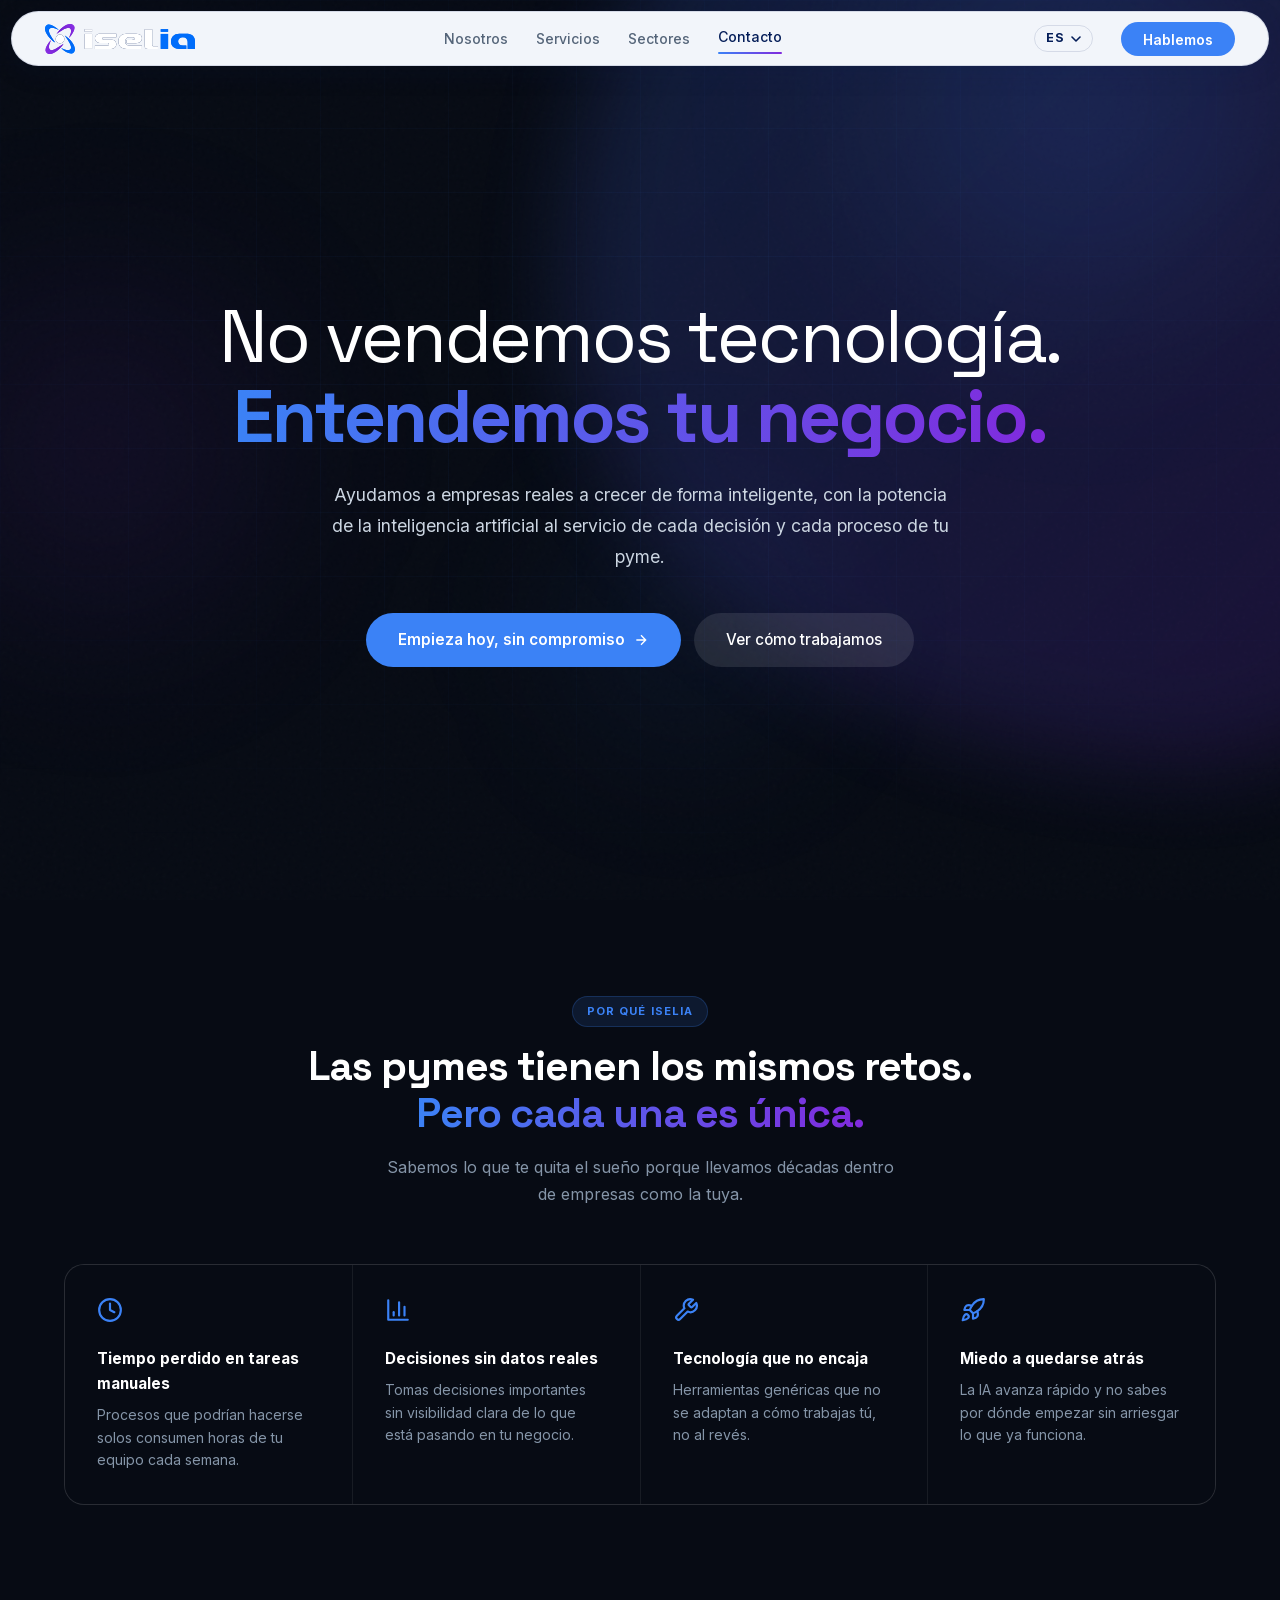
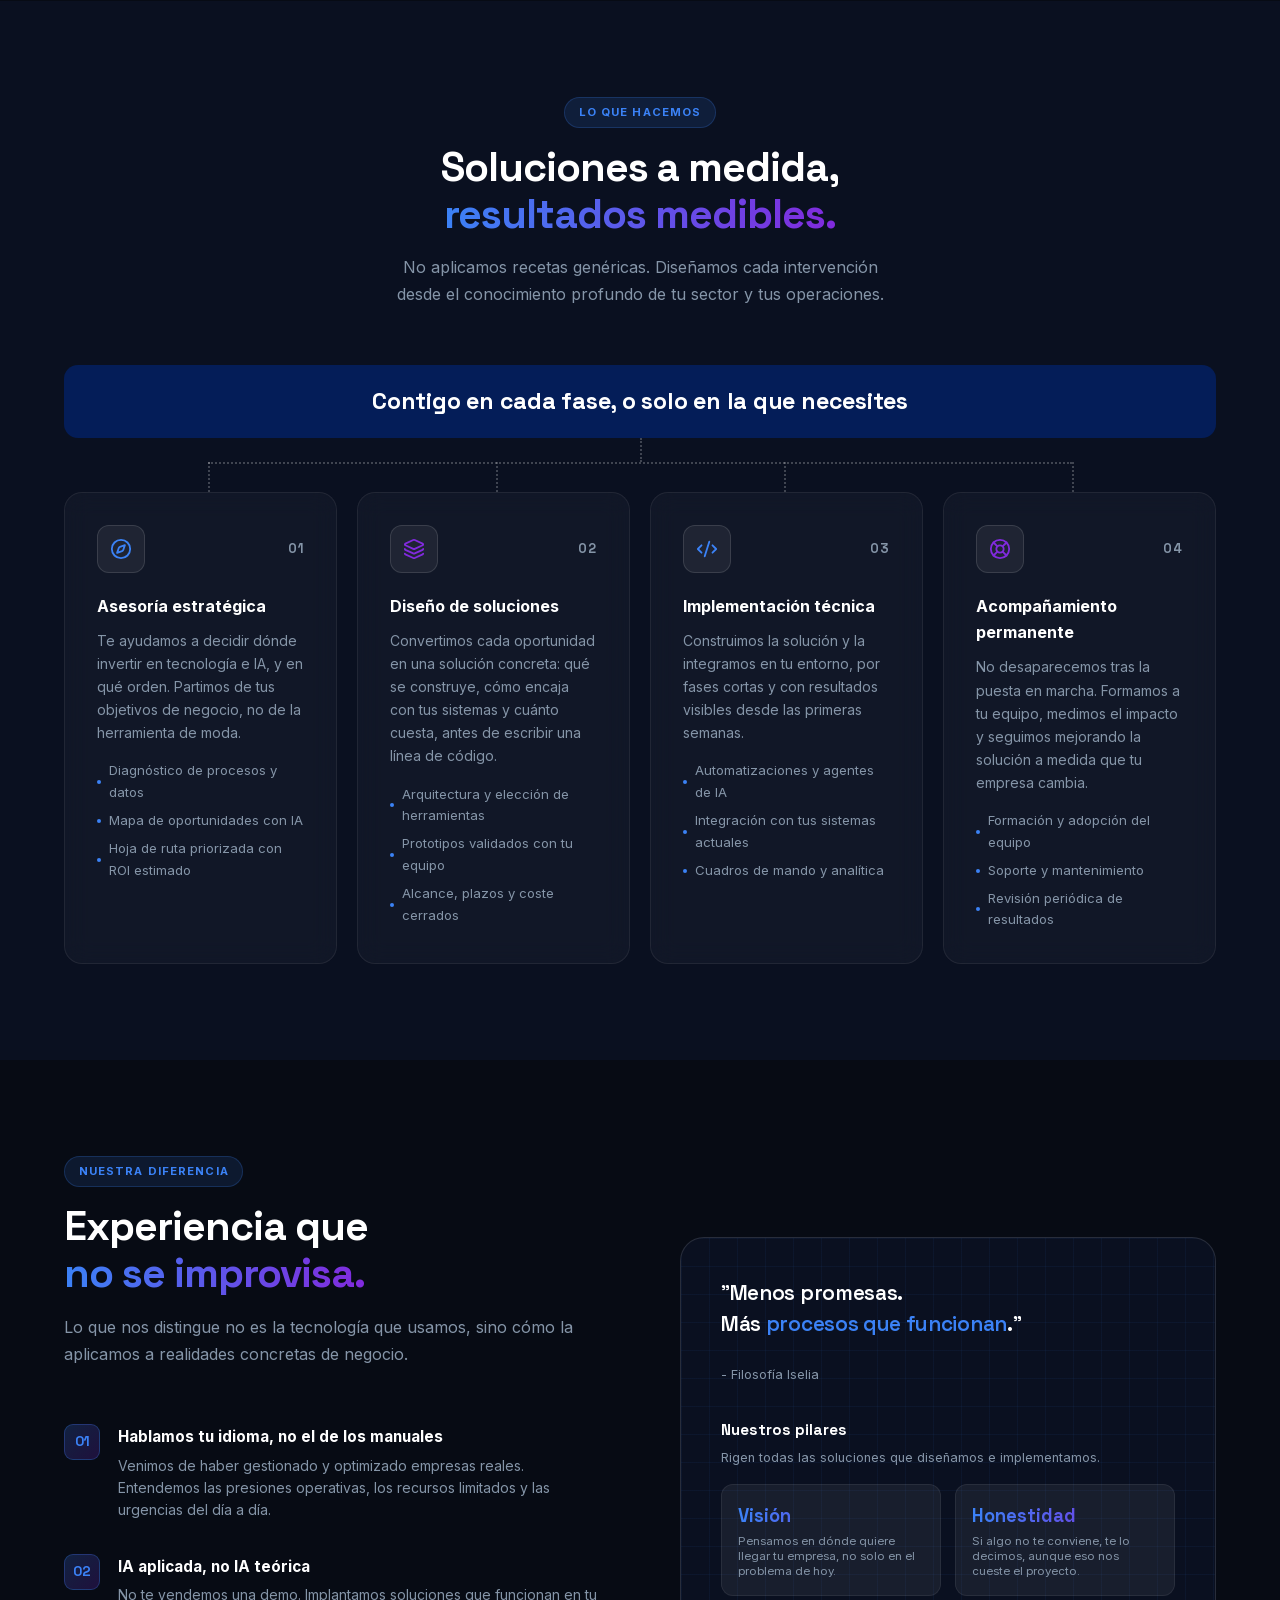
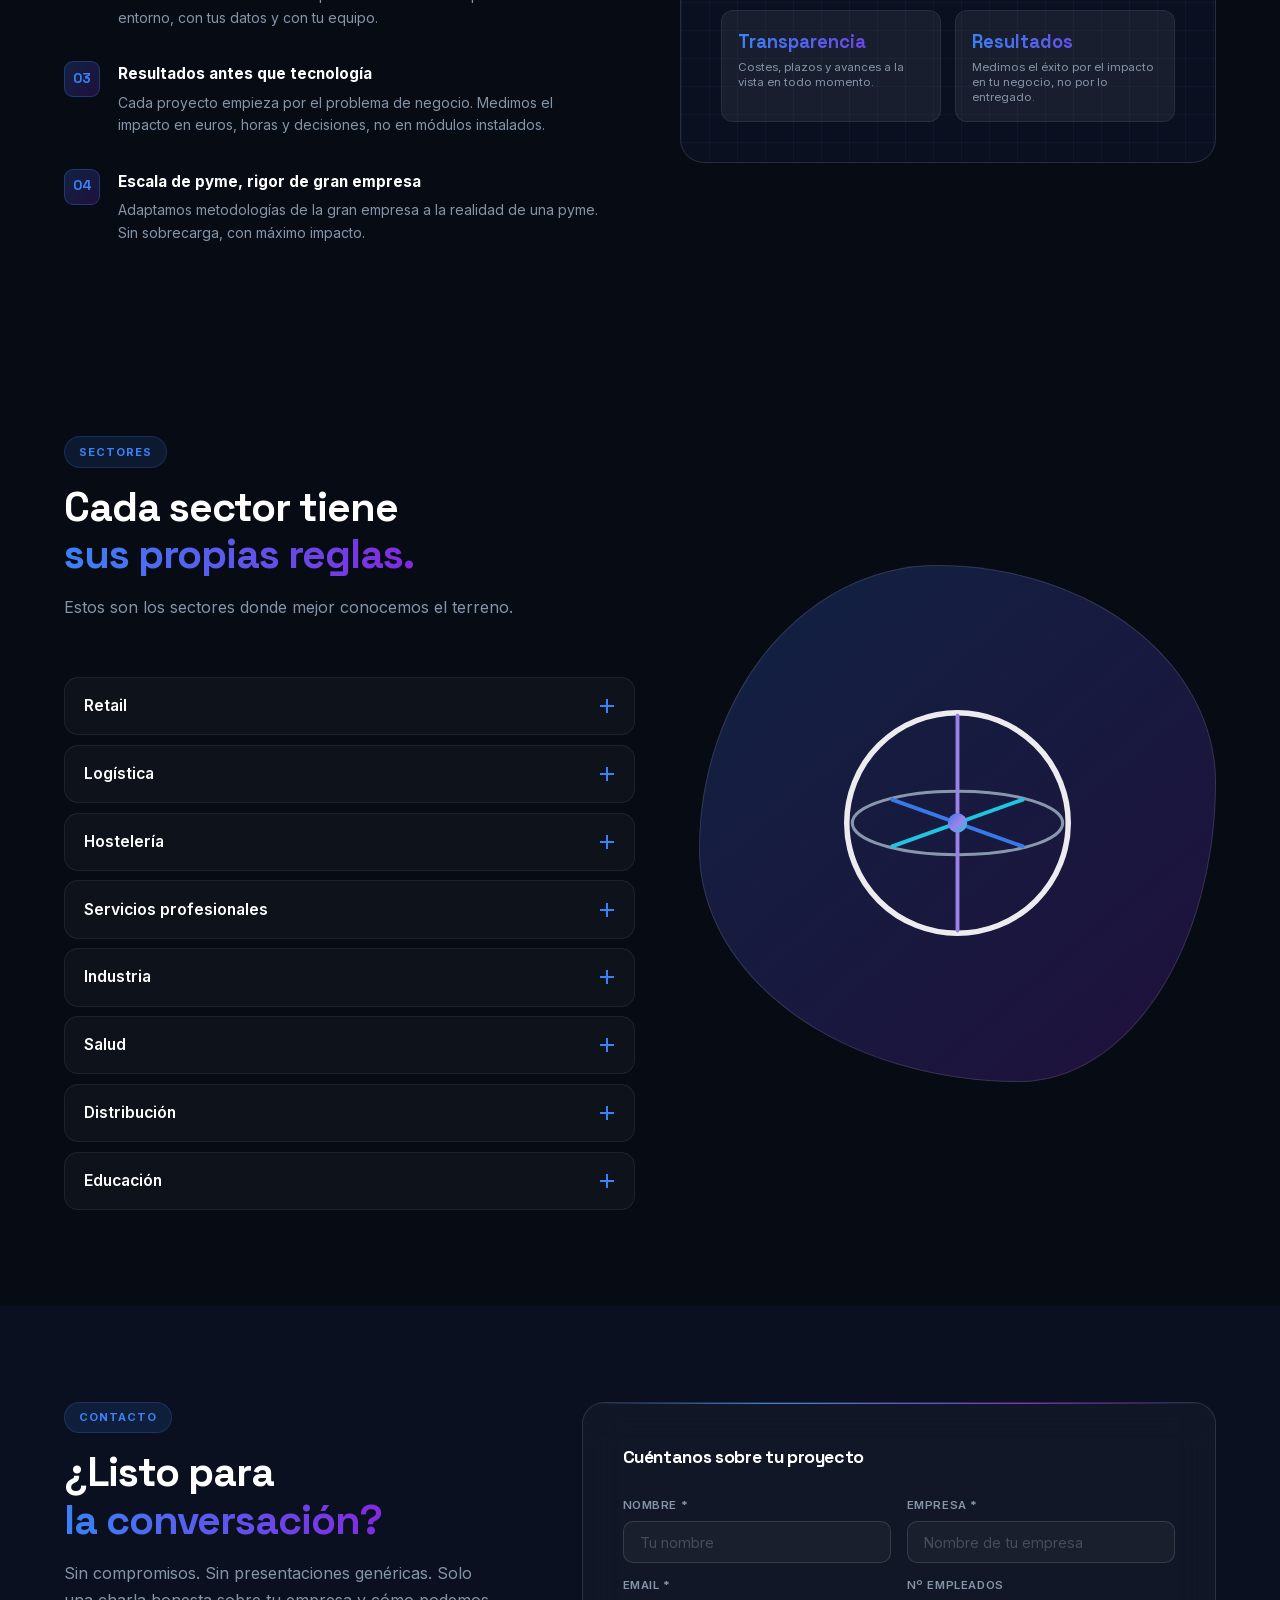
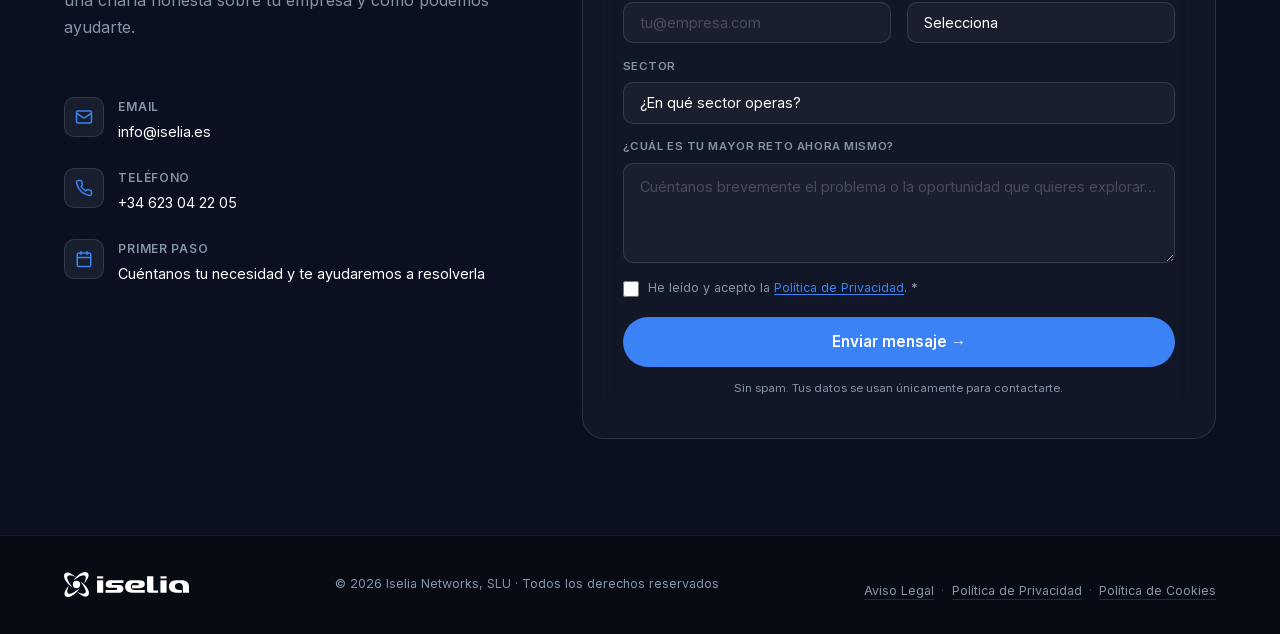
==== index.html @ eac7ff97 "Rebuild services around four lines and drop unverified claims Services now follow the four lines the" ====
<!DOCTYPE html>
<html lang="es">
<head>
  <meta charset="UTF-8" />

  <!-- Recursos criticos, adelantados al CMP. Son <link>, no scripts: el
       auto-blocking de Cookiebot solo reescribe scripts e iframes, asi que
       subirlos no rompe el orden exigido (charset -> Cookiebot -> GA4).
       Sin crossorigin: uc.js y gtag.js se piden en modo no-CORS, y anadirlo
       abriria una segunda conexion en vez de reutilizar esta. -->
  <link rel="preconnect" href="https://consent.cookiebot.com" />
  <link rel="preconnect" href="https://consentcdn.cookiebot.com" />
  <link rel="preconnect" href="https://www.googletagmanager.com" />
  <link rel="stylesheet" href="styles.css" />
  <!-- Los subsets latin son los unicos que usa el castellano y el ingles; sin
       preload el navegador no los descubre hasta parsear el CSS (165 ms y
       242 ms en el informe de PageSpeed del 20-09-2026). crossorigin es
       obligatorio en preload de fuentes aunque sean del mismo origen. -->
  <link rel="preload" href="assets/fonts/inter-latin.woff2" as="font" type="font/woff2" crossorigin />
  <link rel="preload" href="assets/fonts/spacegrotesk-latin.woff2" as="font" type="font/woff2" crossorigin />

  <!-- Cookiebot CMP - debe ser el primer script del head: data-blockingmode="auto"
       solo intercepta lo declarado despues de el, y GA4 lee de aqui el consentimiento. -->
  <script id="Cookiebot" src="https://consent.cookiebot.com/uc.js"
          data-cbid="42545503-d43b-4026-9b3e-4bc26d3a8071" data-blockingmode="auto" type="text/javascript"></script>
  <!-- End Cookiebot CMP -->

  <!-- Google Analytics 4 (G-BYKG0C7WKZ) con Consent Mode v2.
       Por defecto todo denegado: GA4 no escribe cookies hasta que Cookiebot
       confirme el consentimiento. Debe ir por debajo de Cookiebot, del que
       lee el estado de consentimiento. -->
  <script>
    window.dataLayer = window.dataLayer || [];
    function gtag(){dataLayer.push(arguments);}
    gtag('consent', 'default', {
      ad_storage:         'denied',
      ad_user_data:       'denied',
      ad_personalization: 'denied',
      analytics_storage:  'denied',
      wait_for_update:    500
    });
    function iseliaConsentUpdate() {
      var c = (window.Cookiebot && window.Cookiebot.consent) || {};
      gtag('consent', 'update', {
        ad_storage:         c.marketing  ? 'granted' : 'denied',
        ad_user_data:       c.marketing  ? 'granted' : 'denied',
        ad_personalization: c.marketing  ? 'granted' : 'denied',
        analytics_storage:  c.statistics ? 'granted' : 'denied'
      });
    }
    window.addEventListener('CookiebotOnConsentReady', iseliaConsentUpdate);
    window.addEventListener('CookiebotOnAccept',       iseliaConsentUpdate);
    window.addEventListener('CookiebotOnDecline',      iseliaConsentUpdate);
  </script>
  <script async src="https://www.googletagmanager.com/gtag/js?id=G-BYKG0C7WKZ"></script>
  <script>
    gtag('js', new Date());
    gtag('config', 'G-BYKG0C7WKZ');
  </script>
  <!-- End Google Analytics 4 -->

  <meta name="viewport" content="width=device-width, initial-scale=1.0" />
  <meta name="robots" content="index, follow" />

  <!-- Primary meta -->
  <title>Iselia - Consultoría tecnológica con IA para Pymes</title>
  <meta name="description" content="Consultoría tecnológica con IA para pymes: asesoría, diseño, implementación y acompañamiento para transformar los procesos de tu empresa." />
  <meta name="keywords" content="consultoría tecnológica, inteligencia artificial, automatización pymes, transformación digital, IA para empresas, consultoría IA España" />
  <meta name="author" content="Iselia" />
  <link rel="canonical" href="https://www.iselia.es/" />

  <!-- Open Graph -->
  <meta property="og:type"        content="website" />
  <meta property="og:url"         content="https://www.iselia.es/" />
  <meta property="og:site_name"   content="Iselia" />
  <meta property="og:title"       content="Iselia - Consultoría tecnológica con IA para Pymes" />
  <meta property="og:description" content="Consultoría tecnológica con IA para pymes: asesoría, diseño, implementación y acompañamiento para transformar los procesos de tu empresa." />
  <meta property="og:locale"      content="es_ES" />
  <meta property="og:locale:alternate" content="en_GB" />
  <meta property="og:image"        content="https://www.iselia.es/assets/iselia-og.png" />
  <meta property="og:image:width"  content="1200" />
  <meta property="og:image:height" content="630" />
  <meta property="og:image:alt"    content="Iselia" />

  <!-- Twitter Card -->
  <meta name="twitter:card"        content="summary_large_image" />
  <meta name="twitter:title"       content="Iselia - Consultoría tecnológica con IA para Pymes" />
  <meta name="twitter:description" content="Consultoría tecnológica con IA para pymes: asesoría, diseño, implementación y acompañamiento para transformar los procesos de tu empresa." />
  <meta name="twitter:image"       content="https://www.iselia.es/assets/iselia-og.png" />

  <!-- JSON-LD: Organization -->
  <script type="application/ld+json">
  {
    "@context": "https://schema.org",
    "@type": "ProfessionalService",
    "name": "Iselia",
    "legalName": "Iselia Networks, SLU",
    "vatID": "ESB93913408",
    "taxID": "B93913408",
    "url": "https://www.iselia.es",
    "logo": "https://www.iselia.es/assets/iselia-logo-512.png",
    "description": "Consultoría tecnológica con IA para pymes: asesoría estratégica, diseño de soluciones, implementación técnica y acompañamiento permanente.",
    "telephone": "+34623042205",
    "email": "info@iselia.es",
    "address": {
      "@type": "PostalAddress",
      "streetAddress": "Av. Estrasburgo II, 1",
      "postalCode": "28514",
      "addressLocality": "Nuevo Baztán",
      "addressRegion": "Madrid",
      "addressCountry": "ES"
    },
    "areaServed": "ES",
    "availableLanguage": ["Spanish", "English"],
    "priceRange": "$$",
    "sameAs": []
  }
  </script>

  <!-- JSON-LD: WebSite + SearchAction -->
  <script type="application/ld+json">
  {
    "@context": "https://schema.org",
    "@type": "WebSite",
    "name": "Iselia",
    "url": "https://www.iselia.es"
  }
  </script>


  <!-- Favicons / marcas de la firma -->
  <link rel="icon" type="image/png" sizes="16x16" href="assets/iselia-favicon-16.png" />
  <link rel="icon" type="image/png" sizes="32x32" href="assets/iselia-favicon-32.png" />
  <link rel="icon" type="image/svg+xml" href="assets/iselia-favicon-claro.svg" />
  <link rel="icon" type="image/svg+xml" href="assets/iselia-favicon-oscuro.svg" media="(prefers-color-scheme: dark)" />
  <link rel="apple-touch-icon" sizes="180x180" href="assets/iselia-apple-touch-icon.png" />

</head>
<body>

<div class="orb orb-1"></div>
<div class="orb orb-2"></div>
<div class="orb orb-3"></div>

<!-- NAV -->
<nav id="navbar">
  <a href="#" class="nav-logo" aria-label="Iselia">
    <img class="logo-light" src="assets/iselia-lockup-horizontal-color.svg" alt="Iselia" width="150" height="30" />
    <img class="logo-dark" src="assets/iselia-lockup-horizontal-oscuro.svg" alt="" aria-hidden="true" width="150" height="30" />
  </a>
  <button class="nav-mobile-btn" id="mobileToggle" aria-label="Menú"><svg xmlns="http://www.w3.org/2000/svg" viewBox="0 0 24 24" fill="none" stroke="currentColor" stroke-width="2" stroke-linecap="round" stroke-linejoin="round" aria-hidden="true"><line x1="4" y1="6" x2="20" y2="6"/><line x1="4" y1="12" x2="20" y2="12"/><line x1="4" y1="18" x2="20" y2="18"/></svg></button>
  <ul class="nav-links" id="navLinks">
    <li><a href="#nosotros" data-i18n="nav-about">Nosotros</a></li>
    <li><a href="#servicios" data-i18n="nav-services">Servicios</a></li>
    <li><a href="#sectores" data-i18n="nav-sectors">Sectores</a></li>
    <li><a href="#contacto" data-i18n="nav-contact">Contacto</a></li>
    <li class="lang-switcher" id="langSwitcher">
      <button type="button" class="lang-toggle" id="langToggle" aria-haspopup="true" aria-expanded="false" aria-label="Idioma">
        <span class="lang-code" id="langCode">ES</span>
        <svg class="lang-caret" width="10" height="6" viewBox="0 0 10 6" fill="none" stroke="currentColor" stroke-width="1.6" stroke-linecap="round" stroke-linejoin="round" aria-hidden="true"><path d="M1 1l4 4 4-4"/></svg>
      </button>
      <ul class="lang-menu" id="langMenu" role="menu">
        <li><button type="button" class="lang-btn active" role="menuitem" data-lang="es" data-code="ES">Español</button></li>
        <li><button type="button" class="lang-btn" role="menuitem" data-lang="en" data-code="EN">English</button></li>
      </ul>
    </li>
    <li><a href="#contacto" class="nav-cta" id="ctaLink" data-i18n="nav-cta">Hablemos</a></li>
  </ul>
</nav>

<!-- HERO -->
<section class="hero">
  <div class="hero-shape" aria-hidden="true"></div>
  <div class="hero-grid-bg"></div>
  <div class="hero-content">
    <h1 data-i18n="hero-h1">
      No vendemos tecnología.<br />
      <span class="grad">Entendemos tu negocio.</span>
    </h1>
    <p class="hero-desc" data-i18n="hero-desc">
      Ayudamos a empresas reales a crecer de forma inteligente, con la potencia
      de la inteligencia artificial al servicio de cada decisión y cada proceso
      de tu pyme.
    </p>
    <div class="hero-actions">
      <a href="#contacto" class="btn-primary" id="heroCta">
        <span data-i18n="hero-cta-btn">Empieza hoy, sin compromiso</span>
        <svg width="16" height="16" fill="none" stroke="currentColor" stroke-width="2" viewBox="0 0 24 24"><path d="M5 12h14M12 5l7 7-7 7"/></svg>
      </a>
      <a href="#servicios" class="btn-outline" data-i18n="hero-outline-btn">Ver cómo trabajamos</a>
    </div>
  </div>
</section>


<!-- PROBLEM -->
<section class="problem" id="nosotros">
  <div class="section-eyebrow" data-i18n="prob-eyebrow">Por qué Iselia</div>
  <h2 class="section-title" data-i18n="prob-title">Las pymes tienen los mismos retos.<br /><span class="grad">Pero cada una es única.</span></h2>
  <p class="section-sub" data-i18n="prob-sub">Sabemos lo que te quita el sueño porque llevamos décadas dentro de empresas como la tuya.</p>
  <div class="problem-grid reveal">
    <div class="problem-card">
      <span class="problem-glyph"><svg xmlns="http://www.w3.org/2000/svg" viewBox="0 0 24 24" fill="none" stroke="currentColor" stroke-width="2" stroke-linecap="round" stroke-linejoin="round" aria-hidden="true"><circle cx="12" cy="12" r="10"/><polyline points="12 6 12 12 16 14"/></svg></span>
      <h3 data-i18n="prob-1-title">Tiempo perdido en tareas manuales</h3>
      <p data-i18n="prob-1-desc">Procesos que podrían hacerse solos consumen horas de tu equipo cada semana.</p>
    </div>
    <div class="problem-card">
      <span class="problem-glyph"><svg xmlns="http://www.w3.org/2000/svg" viewBox="0 0 24 24" fill="none" stroke="currentColor" stroke-width="2" stroke-linecap="round" stroke-linejoin="round" aria-hidden="true"><path d="M3 3v18h18"/><path d="M18 17V9"/><path d="M13 17V5"/><path d="M8 17v-3"/></svg></span>
      <h3 data-i18n="prob-2-title">Decisiones sin datos reales</h3>
      <p data-i18n="prob-2-desc">Tomas decisiones importantes sin visibilidad clara de lo que está pasando en tu negocio.</p>
    </div>
    <div class="problem-card">
      <span class="problem-glyph"><svg xmlns="http://www.w3.org/2000/svg" viewBox="0 0 24 24" fill="none" stroke="currentColor" stroke-width="2" stroke-linecap="round" stroke-linejoin="round" aria-hidden="true"><path d="M14.7 6.3a1 1 0 0 0 0 1.4l1.6 1.6a1 1 0 0 0 1.4 0l3.77-3.77a6 6 0 0 1-7.94 7.94l-6.91 6.91a2.12 2.12 0 0 1-3-3l6.91-6.91a6 6 0 0 1 7.94-7.94l-3.76 3.76z"/></svg></span>
      <h3 data-i18n="prob-3-title">Tecnología que no encaja</h3>
      <p data-i18n="prob-3-desc">Herramientas genéricas que no se adaptan a cómo trabajas tú, no al revés.</p>
    </div>
    <div class="problem-card">
      <span class="problem-glyph"><svg xmlns="http://www.w3.org/2000/svg" viewBox="0 0 24 24" fill="none" stroke="currentColor" stroke-width="2" stroke-linecap="round" stroke-linejoin="round" aria-hidden="true"><path d="M4.5 16.5c-1.5 1.26-2 5-2 5s3.74-.5 5-2c.71-.84.7-2.13-.09-2.91a2.18 2.18 0 0 0-2.91-.09z"/><path d="m12 15-3-3a22 22 0 0 1 2-3.95A12.88 12.88 0 0 1 22 2c0 2.72-.78 7.5-6 11a22.35 22.35 0 0 1-4 2z"/><path d="M9 12H4s.55-3.03 2-4c1.62-1.08 5 0 5 0"/><path d="M12 15v5s3.03-.55 4-2c1.08-1.62 0-5 0-5"/></svg></span>
      <h3 data-i18n="prob-4-title">Miedo a quedarse atrás</h3>
      <p data-i18n="prob-4-desc">La IA avanza rápido y no sabes por dónde empezar sin arriesgar lo que ya funciona.</p>
    </div>
  </div>
</section>

<!-- SERVICES -->
<section class="services" id="servicios">
  <div class="section-eyebrow" data-i18n="svc-eyebrow">Lo que hacemos</div>
  <h2 class="section-title" data-i18n="svc-title">Soluciones a medida,<br /><span class="grad">resultados medibles.</span></h2>
  <p class="section-sub" data-i18n="svc-sub">No aplicamos recetas genéricas. Diseñamos cada intervención desde el conocimiento profundo de tu sector y tus operaciones.</p>
  <div class="svc-banner" data-i18n="svc-banner">Contigo en cada fase, o solo en la que necesites</div>
  <div class="svc-connect" aria-hidden="true">
    <span class="svc-stem"></span>
    <span class="svc-bar"></span>
    <span class="svc-drop"></span><span class="svc-drop"></span><span class="svc-drop"></span><span class="svc-drop"></span>
  </div>
  <div class="services-grid reveal">
    <div class="service-card">
      <div class="service-head">
        <div class="service-icon-wrap"><svg xmlns="http://www.w3.org/2000/svg" viewBox="0 0 24 24" fill="none" stroke="currentColor" stroke-width="2" stroke-linecap="round" stroke-linejoin="round" aria-hidden="true"><path d="m16.24 7.76-1.804 5.411a2 2 0 0 1-1.265 1.265L7.76 16.24l1.804-5.411a2 2 0 0 1 1.265-1.265z"/><circle cx="12" cy="12" r="10"/></svg></div>
        <span class="service-step" aria-hidden="true">01</span>
      </div>
      <h3 data-i18n="svc-1-title">Asesoría estratégica</h3>
      <p data-i18n="svc-1-desc">Te ayudamos a decidir dónde invertir en tecnología e IA, y en qué orden. Partimos de tus objetivos de negocio, no de la herramienta de moda.</p>
      <ul class="service-list">
        <li data-i18n="svc-1-li-1">Diagnóstico de procesos y datos</li>
        <li data-i18n="svc-1-li-2">Mapa de oportunidades con IA</li>
        <li data-i18n="svc-1-li-3">Hoja de ruta priorizada con ROI estimado</li>
      </ul>
    </div>
    <div class="service-card">
      <div class="service-head">
        <div class="service-icon-wrap"><svg xmlns="http://www.w3.org/2000/svg" viewBox="0 0 24 24" fill="none" stroke="currentColor" stroke-width="2" stroke-linecap="round" stroke-linejoin="round" aria-hidden="true"><path d="M12.83 2.18a2 2 0 0 0-1.66 0L2.6 6.08a1 1 0 0 0 0 1.83l8.58 3.91a2 2 0 0 0 1.66 0l8.58-3.9a1 1 0 0 0 0-1.83z"/><path d="M2 12a1 1 0 0 0 .58.91l8.6 3.91a2 2 0 0 0 1.65 0l8.58-3.9A1 1 0 0 0 22 12"/><path d="M2 17a1 1 0 0 0 .58.91l8.6 3.91a2 2 0 0 0 1.65 0l8.58-3.9A1 1 0 0 0 22 17"/></svg></div>
        <span class="service-step" aria-hidden="true">02</span>
      </div>
      <h3 data-i18n="svc-2-title">Diseño de soluciones</h3>
      <p data-i18n="svc-2-desc">Convertimos cada oportunidad en una solución concreta: qué se construye, cómo encaja con tus sistemas y cuánto cuesta, antes de escribir una línea de código.</p>
      <ul class="service-list">
        <li data-i18n="svc-2-li-1">Arquitectura y elección de herramientas</li>
        <li data-i18n="svc-2-li-2">Prototipos validados con tu equipo</li>
        <li data-i18n="svc-2-li-3">Alcance, plazos y coste cerrados</li>
      </ul>
    </div>
    <div class="service-card">
      <div class="service-head">
        <div class="service-icon-wrap"><svg xmlns="http://www.w3.org/2000/svg" viewBox="0 0 24 24" fill="none" stroke="currentColor" stroke-width="2" stroke-linecap="round" stroke-linejoin="round" aria-hidden="true"><path d="m18 16 4-4-4-4"/><path d="m6 8-4 4 4 4"/><path d="m14.5 4-5 16"/></svg></div>
        <span class="service-step" aria-hidden="true">03</span>
      </div>
      <h3 data-i18n="svc-3-title">Implementación técnica</h3>
      <p data-i18n="svc-3-desc">Construimos la solución y la integramos en tu entorno, por fases cortas y con resultados visibles desde las primeras semanas.</p>
      <ul class="service-list">
        <li data-i18n="svc-3-li-1">Automatizaciones y agentes de IA</li>
        <li data-i18n="svc-3-li-2">Integración con tus sistemas actuales</li>
        <li data-i18n="svc-3-li-3">Cuadros de mando y analítica</li>
      </ul>
    </div>
    <div class="service-card">
      <div class="service-head">
        <div class="service-icon-wrap"><svg xmlns="http://www.w3.org/2000/svg" viewBox="0 0 24 24" fill="none" stroke="currentColor" stroke-width="2" stroke-linecap="round" stroke-linejoin="round" aria-hidden="true"><circle cx="12" cy="12" r="10"/><path d="m4.93 4.93 4.24 4.24"/><path d="m14.83 9.17 4.24-4.24"/><path d="m14.83 14.83 4.24 4.24"/><path d="m9.17 14.83-4.24 4.24"/><circle cx="12" cy="12" r="4"/></svg></div>
        <span class="service-step" aria-hidden="true">04</span>
      </div>
      <h3 data-i18n="svc-4-title">Acompañamiento permanente</h3>
      <p data-i18n="svc-4-desc">No desaparecemos tras la puesta en marcha. Formamos a tu equipo, medimos el impacto y seguimos mejorando la solución a medida que tu empresa cambia.</p>
      <ul class="service-list">
        <li data-i18n="svc-4-li-1">Formación y adopción del equipo</li>
        <li data-i18n="svc-4-li-2">Soporte y mantenimiento</li>
        <li data-i18n="svc-4-li-3">Revisión periódica de resultados</li>
      </ul>
    </div>
  </div>
</section>

<!-- WHY -->
<section class="why">
  <div class="why-layout">
    <div>
      <div class="section-eyebrow" data-i18n="why-eyebrow">Nuestra diferencia</div>
      <h2 class="section-title" data-i18n="why-title">Experiencia que<br /><span class="grad">no se improvisa.</span></h2>
      <p class="section-sub" data-i18n="why-sub">Lo que nos distingue no es la tecnología que usamos, sino cómo la aplicamos a realidades concretas de negocio.</p>
      <div class="why-points reveal">
        <div class="why-point">
          <div class="why-num">01</div>
          <div>
            <h3 data-i18n="why-1-title">Hablamos tu idioma, no el de los manuales</h3>
            <p data-i18n="why-1-desc">Venimos de haber gestionado y optimizado empresas reales. Entendemos las presiones operativas, los recursos limitados y las urgencias del día a día.</p>
          </div>
        </div>
        <div class="why-point">
          <div class="why-num">02</div>
          <div>
            <h3 data-i18n="why-2-title">IA aplicada, no IA teórica</h3>
            <p data-i18n="why-2-desc">No te vendemos una demo. Implantamos soluciones que funcionan en tu entorno, con tus datos y con tu equipo.</p>
          </div>
        </div>
        <div class="why-point">
          <div class="why-num">03</div>
          <div>
            <h3 data-i18n="why-3-title">Resultados antes que tecnología</h3>
            <p data-i18n="why-3-desc">Cada proyecto empieza por el problema de negocio. Medimos el impacto en euros, horas y decisiones, no en módulos instalados.</p>
          </div>
        </div>
        <div class="why-point">
          <div class="why-num">04</div>
          <div>
            <h3 data-i18n="why-4-title">Escala de pyme, rigor de gran empresa</h3>
            <p data-i18n="why-4-desc">Adaptamos metodologías de la gran empresa a la realidad de una pyme. Sin sobrecarga, con máximo impacto.</p>
          </div>
        </div>
      </div>
    </div>
    <div class="why-panel reveal reveal-delay-2">
      <div class="why-panel-content">
        <p class="why-quote" data-i18n="why-quote">"Menos promesas.<br />Más <span class="hi">procesos que funcionan</span>."</p>
        <p class="why-author" data-i18n="why-author">- Filosofía Iselia</p>
        <p class="why-pillars-title" data-i18n="pillars-title">Nuestros pilares</p>
        <p class="why-pillars-sub" data-i18n="pillars-sub">Rigen todas las soluciones que diseñamos e implementamos.</p>
        <div class="why-metrics">
          <div class="wm">
            <h3 class="wm-val" data-i18n="wm-1-val">Visión</h3>
            <p class="wm-label" data-i18n="wm-1-label">Pensamos en dónde quiere llegar tu empresa, no solo en el problema de hoy.</p>
          </div>
          <div class="wm">
            <h3 class="wm-val" data-i18n="wm-2-val">Honestidad</h3>
            <p class="wm-label" data-i18n="wm-2-label">Si algo no te conviene, te lo decimos, aunque eso nos cueste el proyecto.</p>
          </div>
          <div class="wm">
            <h3 class="wm-val" data-i18n="wm-3-val">Transparencia</h3>
            <p class="wm-label" data-i18n="wm-3-label">Costes, plazos y avances a la vista en todo momento.</p>
          </div>
          <div class="wm">
            <h3 class="wm-val" data-i18n="wm-4-val">Resultados</h3>
            <p class="wm-label" data-i18n="wm-4-label">Medimos el éxito por el impacto en tu negocio, no por lo entregado.</p>
          </div>
        </div>
      </div>
    </div>
  </div>
</section>

<!-- SECTORES -->
<section class="sectors-sec" id="sectores">
  <div class="sectors-layout">
    <div class="sectors-copy">
      <div class="section-eyebrow" data-i18n="sec-eyebrow">Sectores</div>
      <h2 class="section-title" data-i18n="sec-title">Cada sector tiene<br /><span class="grad">sus propias reglas.</span></h2>
      <p class="section-sub" data-i18n="sec-sub">Estos son los sectores donde mejor conocemos el terreno.</p>
      <div class="accordion">
        <details class="acc-item">
          <summary><span data-i18n="sec-retail-t">Retail</span><span class="acc-icon" aria-hidden="true"></span></summary>
          <p data-i18n="sec-retail-d">.</p>
        </details>
        <details class="acc-item">
          <summary><span data-i18n="sec-logistica-t">Logística</span><span class="acc-icon" aria-hidden="true"></span></summary>
          <p data-i18n="sec-logistica-d">.</p>
        </details>
        <details class="acc-item">
          <summary><span data-i18n="sec-hosteleria-t">Hostelería</span><span class="acc-icon" aria-hidden="true"></span></summary>
          <p data-i18n="sec-hosteleria-d">.</p>
        </details>
        <details class="acc-item">
          <summary><span data-i18n="sec-servicios-t">Servicios profesionales</span><span class="acc-icon" aria-hidden="true"></span></summary>
          <p data-i18n="sec-servicios-d">.</p>
        </details>
        <details class="acc-item">
          <summary><span data-i18n="sec-industria-t">Industria</span><span class="acc-icon" aria-hidden="true"></span></summary>
          <p data-i18n="sec-industria-d">.</p>
        </details>
        <details class="acc-item">
          <summary><span data-i18n="sec-salud-t">Salud</span><span class="acc-icon" aria-hidden="true"></span></summary>
          <p data-i18n="sec-salud-d">.</p>
        </details>
        <details class="acc-item">
          <summary><span data-i18n="sec-distrib-t">Distribución</span><span class="acc-icon" aria-hidden="true"></span></summary>
          <p data-i18n="sec-distrib-d">.</p>
        </details>
        <details class="acc-item">
          <summary><span data-i18n="sec-educacion-t">Educación</span><span class="acc-icon" aria-hidden="true"></span></summary>
          <p data-i18n="sec-educacion-d">.</p>
        </details>
      </div>
    </div>
    <div class="sectors-visual" aria-hidden="true">
      <img src="assets/iselia-favicon-oscuro.svg" alt="" width="574" height="574" loading="lazy" decoding="async" />
    </div>
  </div>
</section>

<!-- CONTACT -->
<section class="contact" id="contacto">
  <div class="contact-layout">
    <div>
      <div class="section-eyebrow" data-i18n="contact-eyebrow">Contacto</div>
      <h2 class="section-title" data-i18n="contact-title">¿Listo para<br /><span class="grad">la conversación?</span></h2>
      <p class="section-sub" data-i18n="contact-sub">Sin compromisos. Sin presentaciones genéricas. Solo una charla honesta sobre tu empresa y cómo podemos ayudarte.</p>
      <div class="contact-info">
        <div class="contact-item">
          <div class="contact-icon"><svg xmlns="http://www.w3.org/2000/svg" viewBox="0 0 24 24" fill="none" stroke="currentColor" stroke-width="2" stroke-linecap="round" stroke-linejoin="round" aria-hidden="true"><rect width="20" height="16" x="2" y="4" rx="2"/><path d="m22 7-8.97 5.7a1.94 1.94 0 0 1-2.06 0L2 7"/></svg></div>
          <div>
            <h3 data-i18n="contact-email-lbl">Email</h3>
            <p><a href="mailto:info@iselia.es">info@iselia.es</a></p>
          </div>
        </div>
        <div class="contact-item">
          <div class="contact-icon"><svg xmlns="http://www.w3.org/2000/svg" viewBox="0 0 24 24" fill="none" stroke="currentColor" stroke-width="2" stroke-linecap="round" stroke-linejoin="round" aria-hidden="true"><path d="M22 16.92v3a2 2 0 0 1-2.18 2 19.79 19.79 0 0 1-8.63-3.07 19.5 19.5 0 0 1-6-6 19.79 19.79 0 0 1-3.07-8.67A2 2 0 0 1 4.11 2h3a2 2 0 0 1 2 1.72 12.84 12.84 0 0 0 .7 2.81 2 2 0 0 1-.45 2.11L8.09 9.91a16 16 0 0 0 6 6l1.27-1.27a2 2 0 0 1 2.11-.45 12.84 12.84 0 0 0 2.81.7A2 2 0 0 1 22 16.92z"/></svg></div>
          <div>
            <h3 data-i18n="contact-phone-lbl">Teléfono</h3>
            <p><a href="tel:+34623042205">+34 623 04 22 05</a></p>
          </div>
        </div>
        <div class="contact-item">
          <div class="contact-icon"><svg xmlns="http://www.w3.org/2000/svg" viewBox="0 0 24 24" fill="none" stroke="currentColor" stroke-width="2" stroke-linecap="round" stroke-linejoin="round" aria-hidden="true"><path d="M8 2v4"/><path d="M16 2v4"/><rect width="18" height="18" x="3" y="4" rx="2"/><path d="M3 10h18"/></svg></div>
          <div>
            <h3 data-i18n="contact-sess-lbl">Primer paso</h3>
            <p data-i18n="contact-sess-val">Cuéntanos tu necesidad y te ayudaremos a resolverla</p>
          </div>
        </div>
      </div>
    </div>

    <div class="form-wrap">
      <p class="form-heading" data-i18n="form-heading">Cuéntanos sobre tu proyecto</p>
      <form id="contactForm">
        <input type="hidden" name="campaign" value="iselia" />
        <div class="form-row">
          <div class="form-group">
            <label for="nombre" data-i18n="form-name-lbl">Nombre *</label>
            <input type="text" id="nombre" name="nombre" data-i18n-ph="form-name-ph" placeholder="Tu nombre" required />
          </div>
          <div class="form-group">
            <label for="empresa" data-i18n="form-company-lbl">Empresa *</label>
            <input type="text" id="empresa" name="empresa" data-i18n-ph="form-company-ph" placeholder="Nombre de tu empresa" required />
          </div>
        </div>
        <div class="form-row">
          <div class="form-group">
            <label for="email" data-i18n="form-email-lbl">Email *</label>
            <input type="email" id="email" name="email" placeholder="tu@empresa.com" required />
          </div>
          <div class="form-group">
            <label for="empleados" data-i18n="form-emp-lbl">Nº empleados</label>
            <select id="empleados" name="empleados">
              <option value="" data-i18n="form-emp-ph">Selecciona</option>
              <option value="1-10"  data-i18n="form-emp-1">1 - 10</option>
              <option value="11-25" data-i18n="form-emp-2">11 - 25</option>
              <option value="26-50" data-i18n="form-emp-3">26 - 50</option>
              <option value="51-100" data-i18n="form-emp-4">51 - 100</option>
              <option value="+100" data-i18n="form-emp-5">+100</option>
            </select>
          </div>
        </div>
        <div class="form-group">
          <label for="sector" data-i18n="form-sector-lbl">Sector</label>
          <select id="sector" name="sector">
            <option value="" data-i18n="form-sector-ph">¿En qué sector operas?</option>
            <option value="retail"     data-i18n="form-sector-1">Retail / Comercio</option>
            <option value="logistica"  data-i18n="form-sector-2">Logística / Transporte</option>
            <option value="hosteleria" data-i18n="form-sector-3">Hostelería / Restauración</option>
            <option value="servicios"  data-i18n="form-sector-4">Servicios profesionales</option>
            <option value="industria"  data-i18n="form-sector-5">Industria / Manufactura</option>
            <option value="salud"      data-i18n="form-sector-6">Salud / Bienestar</option>
            <option value="educacion"  data-i18n="form-sector-7">Educación / Formación</option>
            <option value="otro"       data-i18n="form-sector-8">Otro</option>
          </select>
        </div>
        <div class="form-group">
          <label for="mensaje" data-i18n="form-msg-lbl">¿Cuál es tu mayor reto ahora mismo?</label>
          <textarea id="mensaje" name="mensaje" data-i18n-ph="form-msg-ph" placeholder="Cuéntanos brevemente el problema o la oportunidad que quieres explorar…"></textarea>
        </div>
        <div class="form-consent">
          <input type="checkbox" id="privacidad" name="privacidad" required />
          <label for="privacidad" data-i18n="form-consent">He leído y acepto la <a href="privacidad.html">Política de Privacidad</a>. *</label>
        </div>
        <button type="submit" class="form-submit" data-i18n="form-submit">Enviar mensaje →</button>
        <p class="form-error" id="formError" hidden></p>
        <p class="form-note" data-i18n="form-note">Sin spam. Tus datos se usan únicamente para contactarte.</p>
      </form>
      <div class="form-success" id="formSuccess">
        <div class="form-success-icon"><svg xmlns="http://www.w3.org/2000/svg" viewBox="0 0 24 24" fill="none" stroke="currentColor" stroke-width="2" stroke-linecap="round" stroke-linejoin="round" aria-hidden="true"><circle cx="12" cy="12" r="10"/><path d="m9 12 2 2 4-4"/></svg></div>
        <h3 data-i18n="form-ok-title">¡Mensaje recibido!</h3>
        <p data-i18n="form-ok-desc">Nos pondremos en contacto contigo en menos de 24 horas.</p>
      </div>
    </div>
  </div>
</section>

<!-- FOOTER -->
<footer>
  <div class="footer-logo">
    <img src="assets/iselia-lockup-horizontal-mono.svg" alt="Iselia" width="125" height="25" loading="lazy" decoding="async" />
  </div>
  <p data-i18n="footer-copy">© 2026 Iselia Networks, SLU · Todos los derechos reservados</p>
  <p class="footer-legal">
    <a href="aviso-legal.html" data-i18n="footer-legal-notice">Aviso Legal</a>
    <span class="footer-sep">·</span>
    <a href="privacidad.html" data-i18n="footer-privacy">Política de Privacidad</a>
    <span class="footer-sep">·</span>
    <a href="cookies.html" data-i18n="footer-cookies">Política de Cookies</a>
  </p>
</footer>

<script src="i18n.js" data-cookieconsent="ignore"></script>
<script src="main.js" data-cookieconsent="ignore"></script>
</body>
</html>
---- styles.css ----
*, *::before, *::after { box-sizing: border-box; margin: 0; padding: 0; }

/* ─── TIPOGRAFIA (autoalojada) ────────────
   Inter y Space Grotesk, variables, SIL Open Font License.
   Se sirven desde assets/fonts para no enviar la IP del visitante a Google;
   las politicas legales dan por hecho que el sitio no carga recursos de terceros. */
@font-face {
  font-family: 'Inter';
  font-style: normal;
  font-weight: 300 900;
  font-display: swap;
  src: url('assets/fonts/inter-latin-ext.woff2') format('woff2');
  unicode-range: U+0100-02BA, U+02BD-02C5, U+02C7-02CC, U+02CE-02D7, U+02DD-02FF, U+0304, U+0308, U+0329, U+1D00-1DBF, U+1E00-1E9F, U+1EF2-1EFF, U+2020, U+20A0-20AB, U+20AD-20C0, U+2113, U+2C60-2C7F, U+A720-A7FF;
}
@font-face {
  font-family: 'Inter';
  font-style: normal;
  font-weight: 300 900;
  font-display: swap;
  src: url('assets/fonts/inter-latin.woff2') format('woff2');
  unicode-range: U+0000-00FF, U+0131, U+0152-0153, U+02BB-02BC, U+02C6, U+02DA, U+02DC, U+0304, U+0308, U+0329, U+2000-206F, U+20AC, U+2122, U+2191, U+2193, U+2212, U+2215, U+FEFF, U+FFFD;
}
@font-face {
  font-family: 'Space Grotesk';
  font-style: normal;
  font-weight: 400 700;
  font-display: swap;
  src: url('assets/fonts/spacegrotesk-latin-ext.woff2') format('woff2');
  unicode-range: U+0100-02BA, U+02BD-02C5, U+02C7-02CC, U+02CE-02D7, U+02DD-02FF, U+0304, U+0308, U+0329, U+1D00-1DBF, U+1E00-1E9F, U+1EF2-1EFF, U+2020, U+20A0-20AB, U+20AD-20C0, U+2113, U+2C60-2C7F, U+A720-A7FF;
}
@font-face {
  font-family: 'Space Grotesk';
  font-style: normal;
  font-weight: 400 700;
  font-display: swap;
  src: url('assets/fonts/spacegrotesk-latin.woff2') format('woff2');
  unicode-range: U+0000-00FF, U+0131, U+0152-0153, U+02BB-02BC, U+02C6, U+02DA, U+02DC, U+0304, U+0308, U+0329, U+2000-206F, U+20AC, U+2122, U+2191, U+2193, U+2212, U+2215, U+FEFF, U+FFFD;
}


:root {
  /* Paleta de marca (manual v3.1, p.7). Tres colores; no se anaden tonos
     de marca fuera de estos. El verde y el rojo de abajo NO son de marca:
     son estados funcionales del formulario. */
  --navy:        #041d58;   /* azul noche     */
  --blue:        #3b82f6;   /* azul Iselia    */
  --violet:      #812add;   /* violeta Iselia */

  /* Los fondos NO son azul noche literal, a proposito: comparten su tono
     (221-224 grados) pero mas oscuros. Sobre #041d58 el violeta cae a 2.50:1
     de contraste (falla incluso AA-grande) y el azul a 4.32:1. Ver CLAUDE.md. */
  --bg:          #070b14;
  --bg2:         #0a1020;
  --white:     #ffffff;
  --text:      #cbd5e1;
  /* #64748b se quedaba en 3.75-4.14:1 sobre los tres fondos oscuros (PageSpeed
     20-09-2026: 22 nodos fallando color-contrast). Este da 5.84:1 sobre el
     fondo del formulario #111727, el mas claro de los tres. */
  --muted:     #8595a8;
  --border:    rgba(255,255,255,.07);
  --border2:   rgba(255,255,255,.12);
  --glass:     rgba(255,255,255,.03);
  --glass2:    rgba(255,255,255,.06);

  /* Header claro. #f2f5fa es la superficie clara del propio manual
     (muestreada de sus paginas: 64-70% blanco, 7-19% de este tono).
     Texto encima: navy 14.5:1, muted 5.5:1. Azul Iselia da 3.37:1 sobre
     ella, asi que NO se usa para texto aqui, solo el subrayado decorativo. */
  --surface:       #f2f5fa;
  --on-surface:    #041d58;
  --on-surface-mut:#556579;
  --surface-line:  rgba(4,29,88,.12);

  /* Estados del formulario (UI funcional, no paleta de marca). El formulario
     va sobre fondo oscuro, asi que estos son los tonos validos ahi. */
  --ok:        #22c55e;
  --err:       #f87171;
}

html { scroll-behavior: smooth; }

/* El nav es fixed (capsula de ~58px a .7rem del borde), asi que los destinos
   de ancla necesitan holgura o quedan escondidos debajo. */
section[id] { scroll-margin-top: 6rem; }

body {
  font-family: 'Inter', sans-serif;
  background: var(--bg);
  color: var(--text);
  line-height: 1.65;
  overflow-x: hidden;
}

/* ─── NOISE OVERLAY ──────────────────────── */
body::before {
  content: '';
  position: fixed;
  inset: 0;
  background-image: url("data:image/svg+xml,%3Csvg viewBox='0 0 256 256' xmlns='http://www.w3.org/2000/svg'%3E%3Cfilter id='n'%3E%3CfeTurbulence type='fractalNoise' baseFrequency='.9' numOctaves='4' stitchTiles='stitch'/%3E%3C/filter%3E%3Crect width='100%25' height='100%25' filter='url(%23n)' opacity='.03'/%3E%3C/svg%3E");
  pointer-events: none;
  z-index: 0;
  opacity: .6;
}

/* ─── AMBIENT ORBS ───────────────────────── */
.orb {
  position: fixed;
  border-radius: 50%;
  pointer-events: none;
  z-index: 0;
  filter: blur(80px);
}
.orb-1 {
  width: 600px; height: 600px;
  background: radial-gradient(circle, rgba(59,130,246,.18) 0%, transparent 70%);
  top: -200px; right: -100px;
  animation: drift1 18s ease-in-out infinite alternate;
}
.orb-2 {
  width: 500px; height: 500px;
  background: radial-gradient(circle, rgba(129,42,221,.12) 0%, transparent 70%);
  bottom: 200px; left: -150px;
  animation: drift2 22s ease-in-out infinite alternate;
}
.orb-3 {
  width: 350px; height: 350px;
  background: radial-gradient(circle, rgba(59,130,246,.10) 0%, transparent 70%);
  top: 50%; left: 40%;
  animation: drift3 16s ease-in-out infinite alternate;
}
@keyframes drift1 { from { transform: translate(0,0); } to { transform: translate(-60px, 80px); } }
@keyframes drift2 { from { transform: translate(0,0); } to { transform: translate(80px,-60px); } }
@keyframes drift3 { from { transform: translate(0,0); } to { transform: translate(-40px, 50px); } }

/* ─── NAV ────────────────────────────────── */
nav {
  position: fixed;
  /* Pildora despegada del borde: los margenes exteriores van en top/left/
     right y el padding pasa a ser interno. */
  top: .7rem;
  left: max(.7rem, calc((100% - 1560px) / 2));
  right: max(.7rem, calc((100% - 1560px) / 2));
  z-index: 200;
  display: flex;
  align-items: center;
  justify-content: space-between;
  /* Mismo radio que los CTA: capsula completa. Con ~58px de alto el radio
     efectivo es ~29px, asi que el padding lateral sube para que logo y CTA
     no se metan en la curva. */
  padding: .7rem clamp(1.5rem, 2.6vw, 2.25rem);
  gap: 1.5rem;
  border-radius: 999px;
  /* Arriba del todo: claro y SOLIDO a proposito. Con alpha, el
     backdrop-filter deja subir la pagina oscura y a .82 el tono efectivo
     era ~#c7ccd6, un gris medio en vez de la superficie clara del manual.
     Al hacer scroll (.scrolled, scrollY > 80 en main.js) pasa a oscuro, y
     ahi si tiene sentido el cristal translucido. */
  background: var(--surface);
  border: 1px solid var(--surface-line);
  box-shadow: 0 6px 28px rgba(4,29,88,.10);
  transition: background-color .35s ease, border-color .35s ease,
              box-shadow .35s ease;
}
nav.scrolled {
  background: rgba(7,11,20,.72);
  backdrop-filter: blur(20px) saturate(180%);
  border-color: var(--border2);
  box-shadow: 0 8px 32px rgba(0,0,0,.38);
}

/* Lockup horizontal v3 (simbolo izquierda + wordmark). La nav tiene fondo
   claro, asi que lleva el "logo principal" tal cual: orbitas en color,
   nucleo y "isel" en azul noche. El footer, sobre fondo oscuro, usa la
   monocroma blanca.
   Anchos reducidos un 25% sobre los originales (200/166/150) por peso visual.
   El simbolo es cuadrado, asi que su lado == alto del lockup == ancho/5.0132
   (el ratio cambio al encoger el wordmark y abrir el hueco; ver brand/):
     nav    150px -> simbolo 30px  OK (minimo 24px), lockup en "admitido"
     footer 125px -> simbolo 25px  OK
     movil  113px -> simbolo 22px  por debajo del minimo, y bajo el suelo de 120px
   Solo el movil incumple el manual; si molesta, ahi toca el simbolo solo. */
.nav-logo {
  display: inline-grid;
  align-items: center;
  text-decoration: none;
  position: relative;
  z-index: 1;
}
.nav-logo img {
  width: 150px;
  height: auto;
  display: block;
  grid-area: 1 / 1;            /* las dos variantes, una encima de otra */
  transition: opacity .35s ease;
}
.nav-logo .logo-dark { opacity: 0; }
nav.scrolled .nav-logo .logo-light { opacity: 0; }
nav.scrolled .nav-logo .logo-dark  { opacity: 1; }

/* Enlaces centrados entre el logo y el grupo derecho (idioma + CTA). Dos
   margin-left:auto -uno antes del primer enlace y otro antes del idioma-
   parten el espacio libre por igual y dejan el grupo centrado. Con
   justify-content:center no funciona: el primer auto se come todo el hueco. */
.nav-links { display: flex; gap: 1.75rem; list-style: none; align-items: center; flex: 1; }
.nav-links > li:first-child { margin-left: auto; }
.nav-links .lang-switcher { margin-left: auto; }
.nav-links a {
  font-size: .875rem;
  font-weight: 500;
  color: var(--on-surface-mut);
  text-decoration: none;
  transition: color .2s;
  position: relative;
  z-index: 1;
}
.nav-links a:hover { color: var(--on-surface); }
.nav-links a.nav-active {
  color: var(--on-surface);
}
nav.scrolled .nav-links a { color: var(--muted); }
nav.scrolled .nav-links a:hover,
nav.scrolled .nav-links a.nav-active { color: var(--white); }
.nav-links a.nav-active::after {
  content: '';
  display: block;
  height: 2px;
  width: 100%;
  background: linear-gradient(90deg, var(--blue), var(--violet));
  border-radius: 2px;
  margin-top: 2px;
}

/* ─── LANG SWITCHER ─────────────────────── */
/* Desplegable, no los dos idiomas a la vista: sobre la cabecera clara los dos
   codigos se confundian entre si y no se veia cual estaba activo. Ahora el
   boton muestra SOLO el idioma en uso y el menu lista las dos opciones. */
.lang-switcher {
  display: flex;
  align-items: center;
  position: relative;
}
.lang-toggle {
  display: inline-flex;
  align-items: center;
  gap: .4rem;
  background: none;
  border: 1px solid var(--surface-line);
  border-radius: 999px;
  color: var(--on-surface);
  font-family: inherit;
  font-size: .78rem;
  font-weight: 700;
  letter-spacing: .06em;
  line-height: 1;
  padding: .4rem .7rem;
  cursor: pointer;
  transition: background-color .2s, border-color .2s, color .2s;
}
.lang-toggle:hover { background: rgba(4,29,88,.06); }
.lang-caret { transition: transform .2s ease; }
.lang-switcher.open .lang-caret { transform: rotate(180deg); }

.lang-menu {
  position: absolute;
  top: calc(100% + .5rem);
  right: 0;
  min-width: 9.5rem;
  list-style: none;
  margin: 0;
  padding: .3rem;
  background: var(--surface);
  border: 1px solid var(--surface-line);
  border-radius: 16px;
  box-shadow: 0 12px 30px rgba(4,29,88,.16);
  display: none;
  z-index: 30;
}
.lang-switcher.open .lang-menu { display: block; }
.lang-btn {
  display: flex;
  align-items: center;
  justify-content: space-between;
  gap: .75rem;
  width: 100%;
  background: none;
  border: none;
  border-radius: 11px;
  color: var(--on-surface-mut);
  font-family: inherit;
  font-size: .84rem;
  font-weight: 500;
  text-align: left;
  padding: .5rem .65rem;
  cursor: pointer;
  transition: background-color .2s, color .2s;
}
.lang-btn:hover { background: rgba(4,29,88,.06); color: var(--on-surface); }
.lang-btn.active { color: var(--on-surface); font-weight: 700; }
/* El punto solo refuerza lo que ya dice el peso del texto: decorativo, como
   el subrayado del enlace activo, asi que el azul vale pese a sus 3.37:1. */
.lang-btn.active::after {
  content: '';
  width: 6px;
  height: 6px;
  border-radius: 50%;
  background: var(--blue);
  flex: none;
}

nav.scrolled .lang-toggle { color: var(--white); border-color: var(--border2); }
nav.scrolled .lang-toggle:hover { background: var(--glass2); }
nav.scrolled .lang-menu {
  background: rgba(10,16,32,.96);
  backdrop-filter: blur(20px) saturate(180%);
  border-color: var(--border2);
  box-shadow: 0 12px 30px rgba(0,0,0,.45);
}
nav.scrolled .lang-btn { color: var(--muted); }
nav.scrolled .lang-btn:hover { background: var(--glass2); color: var(--white); }
nav.scrolled .lang-btn.active { color: var(--white); }

.nav-cta {
  padding: .55rem 1.35rem !important;
  background: var(--blue) !important;
  color: var(--white) !important;
  border-radius: 999px;
  font-weight: 600 !important;
  transition: filter .2s ease !important;
}
.nav-cta:hover {
  filter: brightness(1.08);
  color: var(--white) !important;
}

.nav-mobile-btn {
  display: none;
  background: none;
  border: 1px solid var(--surface-line);
  color: var(--on-surface);
  border-radius: 999px;
  padding: .45rem .65rem;
  cursor: pointer;
  line-height: 0;
}
.nav-mobile-btn svg { width: 20px; height: 20px; }

/* ─── HERO ───────────────────────────────── */
.hero {
  min-height: 100vh;
  display: flex;
  align-items: center;
  justify-content: center;
  text-align: center;
  padding: 9rem max(5%, calc((100% - 1440px) / 2)) 5rem;
  position: relative;
  z-index: 1;
  overflow: hidden;
}

/* Forma organica de fondo, con los dos colores de las orbitas del simbolo. */
.hero-shape {
  position: absolute;
  width: min(1000px, 105vw);
  aspect-ratio: 1;
  right: -22%;
  top: -26%;
  border-radius: 42% 58% 36% 64% / 52% 40% 60% 48%;
  background: linear-gradient(135deg, var(--blue), var(--violet));
  opacity: .17;
  filter: blur(46px);
  pointer-events: none;
}

.hero-grid-bg {
  position: absolute;
  inset: 0;
  background-image:
    linear-gradient(rgba(59,130,246,.06) 1px, transparent 1px),
    linear-gradient(90deg, rgba(59,130,246,.06) 1px, transparent 1px);
  background-size: 64px 64px;
  mask-image: radial-gradient(ellipse 75% 65% at 50% 40%, black 0%, transparent 100%);
}

.hero-content {
  position: relative;
  max-width: 900px;
  margin: 0 auto;
}

.hero h1 {
  font-family: 'Space Grotesk', sans-serif;
  font-size: clamp(2.6rem, 5.8vw, 4.6rem);
  font-weight: 400;              /* peso mixto: el .grad va en 700 */
  line-height: 1.08;
  color: var(--white);
  letter-spacing: -.03em;
  margin-bottom: 1.5rem;
}
.hero h1 .grad { font-weight: 700; }
.hero h1 .grad,
.section-title .grad {
  background: linear-gradient(90deg, var(--blue) 0%, var(--violet) 100%);
  -webkit-background-clip: text;
  -webkit-text-fill-color: transparent;
  background-clip: text;
}

.hero-desc {
  font-size: 1.1rem;
  color: var(--text);
  max-width: 620px;
  margin: 0 auto 2.5rem;
  line-height: 1.75;
}

.hero-actions { display: flex; gap: .85rem; flex-wrap: wrap; align-items: center; justify-content: center; }

.btn-primary {
  display: inline-flex;
  align-items: center;
  gap: .5rem;
  padding: .9rem 2rem;
  background: var(--blue);
  color: var(--white);
  border: none;
  border-radius: 999px;
  font-size: .95rem;
  font-weight: 600;
  font-family: inherit;
  cursor: pointer;
  text-decoration: none;
  transition: filter .2s ease;
}
.btn-primary:hover { filter: brightness(1.08); }
.btn-primary:active { filter: brightness(.95); }

.btn-outline {
  display: inline-flex;
  align-items: center;
  gap: .5rem;
  padding: .9rem 2rem;
  background: rgba(255,255,255,.10);
  color: var(--white);
  border: none;
  border-radius: 999px;
  font-size: .95rem;
  font-weight: 500;
  font-family: inherit;
  cursor: pointer;
  text-decoration: none;
  transition: background .2s ease;
}
.btn-outline:hover { background: rgba(255,255,255,.16); }

/* ─── PROOF BAR ──────────────────────────── */
.proof-bar {
  position: relative;
  z-index: 1;
  padding: 1.25rem max(5%, calc((100% - 1440px) / 2));
  background: var(--bg2);
  border-top: 1px solid var(--border);
  border-bottom: 1px solid var(--border);
  display: flex;
  align-items: center;
  justify-content: center;
  gap: 1.25rem;
  flex-wrap: wrap;
}
.proof-label { font-size: .78rem; color: var(--muted); font-weight: 500; white-space: nowrap; }
.sectors { display: flex; gap: .5rem; flex-wrap: wrap; justify-content: center; }
.sector-tag {
  padding: .28rem .8rem;
  background: var(--glass2);
  border: 1px solid var(--border2);
  border-radius: 100px;
  font-size: .75rem;
  font-weight: 500;
  color: var(--text);
  transition: border-color .2s, color .2s;
}
.sector-tag:hover { border-color: var(--blue); color: var(--blue); }

/* ─── SECTIONS ───────────────────────────── */
section {
  padding: 6rem max(5%, calc((100% - 1440px) / 2));
  position: relative;
  z-index: 1;
}
.section-eyebrow {
  display: inline-flex;
  align-items: center;
  font-size: .7rem;
  font-weight: 700;
  letter-spacing: .1em;
  text-transform: uppercase;
  color: var(--blue);
  margin-bottom: 1rem;
  padding: .34rem .85rem;
  border-radius: 999px;
  background: rgba(59,130,246,.12);
  border: 1px solid rgba(59,130,246,.22);
}

/* Cabeceras centradas en las secciones de una columna (.why sigue a dos). */
.problem > .section-eyebrow,
.services > .section-eyebrow { display: inline-flex; }
.problem, .services { text-align: center; }
.problem .problem-card,
.services .service-card { text-align: left; }
.problem > .section-sub,
.services > .section-sub { margin-left: auto; margin-right: auto; }
.section-title {
  font-family: 'Space Grotesk', sans-serif;
  font-size: clamp(1.85rem, 3.2vw, 2.75rem);
  font-weight: 700;
  letter-spacing: -.025em;
  color: var(--white);
  line-height: 1.15;
  margin-bottom: 1rem;
}
.section-sub {
  font-size: 1rem;
  color: var(--muted);
  max-width: 520px;
  margin-bottom: 3.5rem;
  line-height: 1.7;
}

/* ─── PROBLEM ────────────────────────────── */
.problem { background: var(--bg); }
.problem-grid {
  display: grid;
  grid-template-columns: repeat(auto-fit, minmax(240px, 1fr));
  gap: 1px;
  background: var(--border);
  border: 1px solid var(--border);
  border-radius: 20px;
  overflow: hidden;
}
.problem-card {
  padding: 2rem;
  background: var(--bg);
  position: relative;
  overflow: hidden;
  cursor: default;
  transition: background .3s;
}
.problem-card::after {
  content: '';
  position: absolute;
  inset: 0;
  background: radial-gradient(circle at 30% 30%, rgba(59,130,246,.07), transparent 70%);
  opacity: 0;
  transition: opacity .35s;
}
.problem-card:hover { background: var(--bg2); }
.problem-card:hover::after { opacity: 1; }
.problem-glyph {
  margin-bottom: 1rem;
  display: block;
}
.problem-glyph svg {
  width: 26px; height: 26px;
  color: var(--blue);
}
.problem-card h3 {
  font-size: .95rem;
  font-weight: 700;
  color: var(--white);
  margin-bottom: .5rem;
}
.problem-card p { font-size: .875rem; color: var(--muted); line-height: 1.6; }

/* ─── SERVICES ───────────────────────────── */
.services { background: var(--bg2); }
/* 4 columnas fijas, no auto-fit: los conectores punteados se posicionan a
   los centros de tarjeta (12.5/37.5/62.5/87.5 %) y necesitan un numero de
   columnas conocido. Con auto-fit salian 3+1 y no alineaban. */
.services-grid {
  display: grid;
  grid-template-columns: repeat(4, 1fr);
  gap: 1.25rem;
}

/* Banner de seccion + arbol de conectores hacia las tarjetas. */
.svc-banner {
  background: var(--navy);
  color: var(--white);
  font-family: 'Space Grotesk', sans-serif;
  font-size: clamp(1.05rem, 1.9vw, 1.45rem);
  font-weight: 700;
  letter-spacing: -.01em;
  border-radius: 14px;
  padding: 1.1rem 1.5rem;
  text-align: center;
}
.svc-connect { position: relative; height: 54px; }
.svc-connect span { position: absolute; border-color: rgba(255,255,255,.22); }
.svc-stem { left: 50%; top: 0; height: 24px; border-left: 2px dotted; }
.svc-bar  { top: 24px; left: 12.5%; right: 12.5%; border-top: 2px dotted; }
.svc-drop { top: 24px; height: 30px; border-left: 2px dotted; }
.svc-drop:nth-child(3) { left: 12.5%; }
.svc-drop:nth-child(4) { left: 37.5%; }
.svc-drop:nth-child(5) { left: 62.5%; }
.svc-drop:nth-child(6) { left: 87.5%; }
.service-card {
  background: var(--glass);
  border: 1px solid var(--border);
  border-radius: 18px;
  padding: 2rem;
  position: relative;
  overflow: hidden;
  transition: border-color .3s, transform .3s;
  backdrop-filter: blur(12px);
}
.service-card::before {
  content: '';
  position: absolute;
  top: 0; left: 0; right: 0;
  height: 1px;
  background: linear-gradient(90deg, transparent, var(--blue), transparent);
  opacity: 0;
  transition: opacity .3s;
}
.service-card:hover { border-color: rgba(59,130,246,.3); transform: translateY(-4px); }
.service-card:hover::before { opacity: 1; }
.service-card:nth-child(2):hover { border-color: rgba(129,42,221,.3); }
.service-card:nth-child(2)::before { background: linear-gradient(90deg, transparent, var(--violet), transparent); }
.service-card:nth-child(3):hover { border-color: rgba(59,130,246,.3); }
.service-card:nth-child(3)::before { background: linear-gradient(90deg, transparent, var(--blue), transparent); }
.service-card:nth-child(4):hover { border-color: rgba(129,42,221,.3); }
.service-card:nth-child(4)::before { background: linear-gradient(90deg, transparent, var(--violet), transparent); }

.service-icon-wrap {
  width: 48px; height: 48px;
  border-radius: 12px;
  border: 1px solid var(--border2);
  display: flex; align-items: center; justify-content: center;
  background: var(--glass2);
}
/* Icono + numero de fase: los cuatro servicios son las fases de un mismo
   ciclo (asesoria -> diseno -> implementacion -> acompanamiento). */
.service-head {
  display: flex; align-items: center; justify-content: space-between;
  margin-bottom: 1.25rem;
}
.service-step {
  font-family: 'Space Grotesk', sans-serif;
  font-size: .8rem;
  font-weight: 700;
  letter-spacing: .08em;
  color: var(--muted);
}
.service-icon-wrap svg { width: 22px; height: 22px; color: var(--blue); }
.service-card:nth-child(2) .service-icon-wrap svg { color: var(--violet); }
.service-card:nth-child(3) .service-icon-wrap svg { color: var(--blue); }
.service-card:nth-child(4) .service-icon-wrap svg { color: var(--violet); }
.service-card h3 { font-size: 1rem; font-weight: 700; color: var(--white); margin-bottom: .6rem; }
.service-card p  { font-size: .875rem; color: var(--muted); line-height: 1.65; }
.service-list { list-style: none; margin-top: 1rem; display: flex; flex-direction: column; gap: .4rem; }
.service-list li {
  font-size: .82rem;
  color: var(--muted);
  display: flex; align-items: center; gap: .5rem;
}
.service-list li::before {
  content: '';
  width: 4px; height: 4px;
  border-radius: 50%;
  background: var(--blue);
  flex-shrink: 0;
}

/* ─── WHY ────────────────────────────────── */
.why { background: var(--bg); }
.why-layout {
  display: grid;
  grid-template-columns: 1fr 1fr;
  gap: 5rem;
  align-items: center;
}
.why-points { display: flex; flex-direction: column; gap: 2rem; }
.why-point { display: flex; gap: 1.1rem; align-items: flex-start; }
.why-num {
  flex-shrink: 0;
  width: 36px; height: 36px;
  border-radius: 9px;
  background: linear-gradient(135deg, rgba(59,130,246,.2), rgba(129,42,221,.2));
  border: 1px solid rgba(59,130,246,.3);
  display: flex; align-items: center; justify-content: center;
  font-family: 'Space Grotesk', sans-serif;
  font-size: .85rem;
  font-weight: 700;
  color: var(--blue);
}
.why-point h3 { font-size: .95rem; font-weight: 700; color: var(--white); margin-bottom: .35rem; }
.why-point p  { font-size: .875rem; color: var(--muted); line-height: 1.6; }

.why-panel {
  background: var(--bg2);
  border: 1px solid var(--border2);
  border-radius: 24px;
  padding: 2.5rem;
  position: relative;
  overflow: hidden;
}
.why-panel::before {
  content: '';
  position: absolute;
  inset: 0;
  background-image:
    linear-gradient(rgba(59,130,246,.06) 1px, transparent 1px),
    linear-gradient(90deg, rgba(59,130,246,.06) 1px, transparent 1px);
  background-size: 28px 28px;
}
.why-panel-content { position: relative; }
.why-quote {
  font-family: 'Space Grotesk', sans-serif;
  font-size: 1.3rem;
  font-weight: 600;
  line-height: 1.5;
  color: var(--white);
  margin-bottom: 1.5rem;
  letter-spacing: -.015em;
}
.why-quote .hi { color: var(--blue); }
.why-author { font-size: .8rem; color: var(--muted); margin-bottom: 2rem; }
.why-pillars-title {
  font-family: 'Space Grotesk', sans-serif;
  font-size: .95rem;
  font-weight: 700;
  color: var(--white);
}
.why-pillars-sub { font-size: .8rem; color: var(--muted); margin: .25rem 0 1rem; }
.why-metrics {
  display: grid;
  grid-template-columns: 1fr 1fr;
  gap: .85rem;
}
.wm {
  background: var(--glass2);
  border: 1px solid var(--border);
  border-radius: 12px;
  padding: 1rem;
}
.wm-val {
  font-family: 'Space Grotesk', sans-serif;
  font-size: 1.15rem;
  font-weight: 700;
  background: linear-gradient(90deg, var(--blue), var(--violet));
  -webkit-background-clip: text;
  -webkit-text-fill-color: transparent;
  background-clip: text;
}
.wm-label { font-size: .72rem; color: var(--muted); margin-top: .2rem; line-height: 1.3; }

/* ─── CONTACT ────────────────────────────── */
.contact { background: var(--bg2); }
.contact-layout {
  display: grid;
  grid-template-columns: 1fr 1.45fr;
  gap: 5rem;
  align-items: start;
}

.contact-info { display: flex; flex-direction: column; gap: 1.5rem; }
.contact-item { display: flex; gap: .9rem; align-items: flex-start; }
.contact-icon {
  width: 40px; height: 40px;
  border-radius: 10px;
  background: var(--glass2);
  border: 1px solid var(--border2);
  display: flex; align-items: center; justify-content: center;
  flex-shrink: 0;
}
.contact-icon svg {
  width: 18px; height: 18px;
  color: var(--blue);
}
/* h3, no h4: el salto h2 -> h4 rompia el orden de encabezados (heading-order
   en PageSpeed, 20-09-2026). El tamano lo fija esta regla, no la etiqueta. */
.contact-item h3 { font-size: .75rem; font-weight: 600; color: var(--muted); margin-bottom: .2rem; text-transform: uppercase; letter-spacing: .06em; }
.contact-item p  { font-size: .9rem; color: var(--white); }
.contact-item p a { color: var(--white); text-decoration: none; transition: color .2s; }
.contact-item p a:hover { color: var(--blue); }

/* ─── FORM ───────────────────────────────── */
.form-wrap {
  background: var(--glass);
  border: 1px solid var(--border2);
  border-radius: 22px;
  padding: 2.5rem;
  backdrop-filter: blur(20px);
  position: relative;
  overflow: hidden;
}
.form-wrap::before {
  content: '';
  position: absolute;
  top: 0; left: 0; right: 0;
  height: 1px;
  background: linear-gradient(90deg, transparent, var(--blue) 30%, var(--violet) 70%, transparent);
}
.form-heading {
  font-family: 'Space Grotesk', sans-serif;
  font-size: 1.1rem;
  font-weight: 700;
  color: var(--white);
  margin-bottom: 1.5rem;
  letter-spacing: -.02em;
}

.form-row { display: grid; grid-template-columns: 1fr 1fr; gap: 1rem; }

.form-group { display: flex; flex-direction: column; gap: .4rem; margin-bottom: .85rem; }
.form-group label {
  font-size: .72rem;
  font-weight: 600;
  color: var(--muted);
  letter-spacing: .05em;
  text-transform: uppercase;
}
.form-group input,
.form-group select,
.form-group textarea {
  padding: .7rem 1rem;
  background: rgba(255,255,255,.04);
  border: 1px solid var(--border2);
  border-radius: 10px;
  color: var(--white);
  font-family: inherit;
  font-size: .9rem;
  outline: none;
  transition: border-color .2s, background .2s, box-shadow .2s;
  width: 100%;
  -webkit-appearance: none;
}
.form-group input::placeholder,
.form-group textarea::placeholder { color: rgba(255,255,255,.2); }
.form-group input:focus,
.form-group select:focus,
.form-group textarea:focus {
  border-color: rgba(59,130,246,.6);
  background: rgba(59,130,246,.05);
  box-shadow: 0 0 0 3px rgba(59,130,246,.12);
}
.form-group select { cursor: pointer; }
.form-group select option { background: var(--bg2); color: var(--white); }
.form-group textarea { resize: vertical; min-height: 100px; line-height: 1.6; }

.form-submit {
  width: 100%;
  padding: .95rem;
  background: var(--blue);
  color: var(--white);
  border: none;
  border-radius: 999px;
  font-family: inherit;
  font-size: .95rem;
  font-weight: 600;
  cursor: pointer;
  transition: filter .2s ease;
  margin-top: .25rem;
}
.form-submit:hover { filter: brightness(1.08); }
.form-submit:active { filter: brightness(.95); }
.form-submit:hover::after { transform: translateX(100%); }
.form-submit:disabled { opacity: .6; cursor: not-allowed; filter: none; }

.form-error { font-size: .82rem; color: var(--err); text-align: center; margin-top: .5rem; }

.form-note { font-size: .72rem; color: var(--muted); text-align: center; margin-top: .75rem; }

.form-consent {
  display: flex;
  align-items: flex-start;
  gap: .6rem;
  margin: 1rem 0;
}
.form-consent input[type="checkbox"] {
  width: 16px;
  height: 16px;
  margin-top: .15rem;
  flex-shrink: 0;
  accent-color: var(--blue);
  cursor: pointer;
}
.form-consent label {
  font-size: .78rem;
  font-weight: 400;
  letter-spacing: 0;
  text-transform: none;
  color: var(--muted);
  line-height: 1.5;
  cursor: pointer;
}
.form-consent a {
  color: var(--blue);
  text-decoration: underline;
  text-underline-offset: 2px;
}
.form-consent a:hover { color: var(--white); }

.footer-legal { margin-top: .85rem; }
.footer-legal a {
  font-size: .78rem;
  color: var(--muted);
  text-decoration: none;
  border-bottom: 1px solid var(--border2);
  padding-bottom: 1px;
  transition: color .2s;
}
.footer-legal a:hover { color: var(--white); }
.footer-sep { font-size: .78rem; color: var(--muted); opacity: .5; margin: 0 .2rem; }

.form-success {
  display: none;
  text-align: center;
  padding: 3rem 2rem;
}
.form-success-icon { margin-bottom: 1rem; }
.form-success-icon svg { width: 44px; height: 44px; color: var(--ok); }
.form-success h3 { font-size: 1.25rem; color: var(--white); font-weight: 700; margin-bottom: .5rem; }
.form-success p  { font-size: .9rem; color: var(--muted); }

/* ─── FOOTER ─────────────────────────────── */
footer {
  position: relative;
  z-index: 1;
  background: var(--bg);
  border-top: 1px solid var(--border);
  padding: 2rem max(5%, calc((100% - 1440px) / 2));
  display: flex;
  justify-content: space-between;
  align-items: center;
  flex-wrap: wrap;
  gap: 1rem;
}
.footer-logo {
  display: flex;
  align-items: center;
}
.footer-logo img {
  width: 125px;
  height: auto;
  display: block;
}
footer p { font-size: .78rem; color: var(--muted); }

/* ─── SECTORES (acordeon) ─────────────────── */
/* <details>/<summary> nativo: accesible y sin JS. El marcador por defecto se
   oculta y se dibuja un +/- propio. */
.sectors-layout {
  display: grid;
  grid-template-columns: 1.05fr .95fr;
  gap: clamp(2rem, 5vw, 4.5rem);
  align-items: center;
}
.accordion { display: flex; flex-direction: column; gap: .6rem; }
.acc-item {
  border: 1px solid var(--border);
  border-radius: 14px;
  background: var(--glass);
  transition: border-color .25s, background .25s;
}
.acc-item[open] { border-color: var(--border2); background: var(--glass2); }
.acc-item summary {
  list-style: none;
  cursor: pointer;
  padding: .95rem 1.2rem;
  display: flex;
  align-items: center;
  justify-content: space-between;
  gap: 1rem;
  font-weight: 600;
  font-size: .98rem;
  color: var(--white);
}
.acc-item summary::-webkit-details-marker { display: none; }
.acc-item summary:hover { color: var(--blue); }
.acc-icon { position: relative; width: 16px; height: 16px; flex-shrink: 0; }
.acc-icon::before,
.acc-icon::after {
  content: '';
  position: absolute;
  left: 50%; top: 50%;
  background: var(--blue);
  transform: translate(-50%, -50%);
}
.acc-icon::before { width: 14px; height: 2px; }
.acc-icon::after  { width: 2px; height: 14px; transition: transform .25s ease; }
.acc-item[open] .acc-icon::after { transform: translate(-50%, -50%) scaleY(0); }
.acc-item p {
  margin: 0;
  padding: 0 1.2rem 1.05rem;
  color: var(--muted);
  font-size: .9rem;
  line-height: 1.7;
}

/* Visual organico: no hay fotografia en el proyecto, asi que se construye
   con el simbolo de marca sobre un degradado de las dos orbitas. */
.sectors-visual {
  position: relative;
  aspect-ratio: 1;
  display: grid;
  place-items: center;
  border-radius: 46% 54% 38% 62% / 55% 42% 58% 45%;
  background: linear-gradient(140deg, rgba(59,130,246,.20), rgba(129,42,221,.20));
  border: 1px solid var(--border2);
}
.sectors-visual img { width: 44%; height: auto; opacity: .92; }

/* ─── FADE-IN ─────────────────────────────── */
.reveal {
  opacity: 0;
  transform: translateY(32px);
  transition: opacity .7s cubic-bezier(.16,1,.3,1), transform .7s cubic-bezier(.16,1,.3,1);
}
.reveal.visible { opacity: 1; transform: none; }
.reveal-delay-1 { transition-delay: .1s; }
.reveal-delay-2 { transition-delay: .2s; }
.reveal-delay-3 { transition-delay: .3s; }

/* ─── RESPONSIVE ─────────────────────────── */
@media (max-width: 960px) {
  .why-layout   { grid-template-columns: 1fr; gap: 3rem; }
  .contact-layout { grid-template-columns: 1fr; gap: 3rem; }
  .form-row     { grid-template-columns: 1fr; }
}

@media (max-width: 1100px) {
  .sectors-layout { grid-template-columns: 1fr; }
  .sectors-visual { max-width: 360px; margin: 0 auto; order: -1; }
  .services-grid { grid-template-columns: repeat(2, 1fr); }
  .svc-connect { display: none; }
  .svc-banner { margin-bottom: 1.25rem; }
}

@media (max-width: 700px) {
  section { padding: 4rem 5%; }
  nav { padding: .9rem 5%; }
  /* 113px deja el simbolo en 21px: por debajo del minimo de 24px del manual
     y del suelo de 120px del lockup. Si molesta, pasar aqui al simbolo solo. */
  .nav-logo img,
  .footer-logo img { width: 113px; }
  .hero { padding: 6.5rem 5% 3.5rem; }
  .hero h1 { font-size: clamp(2rem, 8vw, 2.8rem); }
  .nav-links { display: none; }
  .nav-mobile-btn { display: block; }
  .nav-links.open {
    display: flex;
    flex-direction: column;
    flex: none;
    position: absolute;
    top: calc(100% + .55rem); left: 0; right: 0;
    background: var(--surface);
    border: 1px solid var(--surface-line);
    border-radius: 22px;
    padding: 1.5rem 5%;
    gap: 1.25rem;
    backdrop-filter: blur(20px);
  }
  .nav-links > li:first-child,
  .nav-links .lang-switcher { margin-left: 0; }
  /* En la hoja movil todo va centrado, el selector tambien; el menu se
     despliega centrado bajo el y cae sobre el CTA, que queda por debajo. */
  .lang-switcher { align-self: center; }
  .lang-menu { right: auto; left: 50%; transform: translateX(-50%); }
  .why-panel { order: -1; }
  footer { flex-direction: column; text-align: center; }
}

@media (max-width: 480px) {
  .problem-grid { grid-template-columns: 1fr; gap: 1px; }
  .services-grid { grid-template-columns: 1fr; }
  .svc-banner { font-size: 1rem; }
  .testi-grid { grid-template-columns: 1fr; }
  .hero-actions { flex-direction: column; align-items: stretch; }
  .btn-primary, .btn-outline { justify-content: center; }
}

/* ── Legal / Privacy page ───────────────────────────── */
.legal {
  max-width: 820px;
  margin: 0 auto;
  padding: 9rem 5% 5rem;
}
.legal-back {
  display: inline-block;
  margin-bottom: 2rem;
  font-size: .85rem;
  color: var(--muted);
  text-decoration: none;
  transition: color .2s;
}
.legal-back:hover { color: var(--white); }
.legal h1 {
  font-family: 'Space Grotesk', sans-serif;
  font-size: clamp(2rem, 5vw, 2.8rem);
  color: var(--white);
  line-height: 1.15;
  margin-bottom: .75rem;
}
.legal h2 {
  font-family: 'Space Grotesk', sans-serif;
  font-size: 1.25rem;
  color: var(--white);
  margin: 2.5rem 0 .9rem;
}
.legal p { color: var(--text); line-height: 1.7; margin-bottom: 1rem; font-size: .95rem; }
.legal ul { margin: 0 0 1rem 1.25rem; }
.legal li { color: var(--text); line-height: 1.7; margin-bottom: .4rem; font-size: .95rem; }
.legal a { color: var(--blue); text-decoration: underline; text-underline-offset: 2px; }
.legal a:hover { color: var(--white); }
.legal-contact {
  margin-top: 1rem;
  padding: 1.25rem 1.5rem;
  background: var(--glass);
  border: 1px solid var(--border2);
  border-radius: 12px;
}
.legal-contact p { margin-bottom: .35rem; }

/* Boton y panel del menu movil: siguen el estado de la nav. */
nav.scrolled .nav-mobile-btn { border-color: var(--border2); color: var(--white); }
@media (max-width: 700px) {
  nav.scrolled .nav-links.open { background: rgba(7,11,20,.97); border-color: var(--border2); }
}
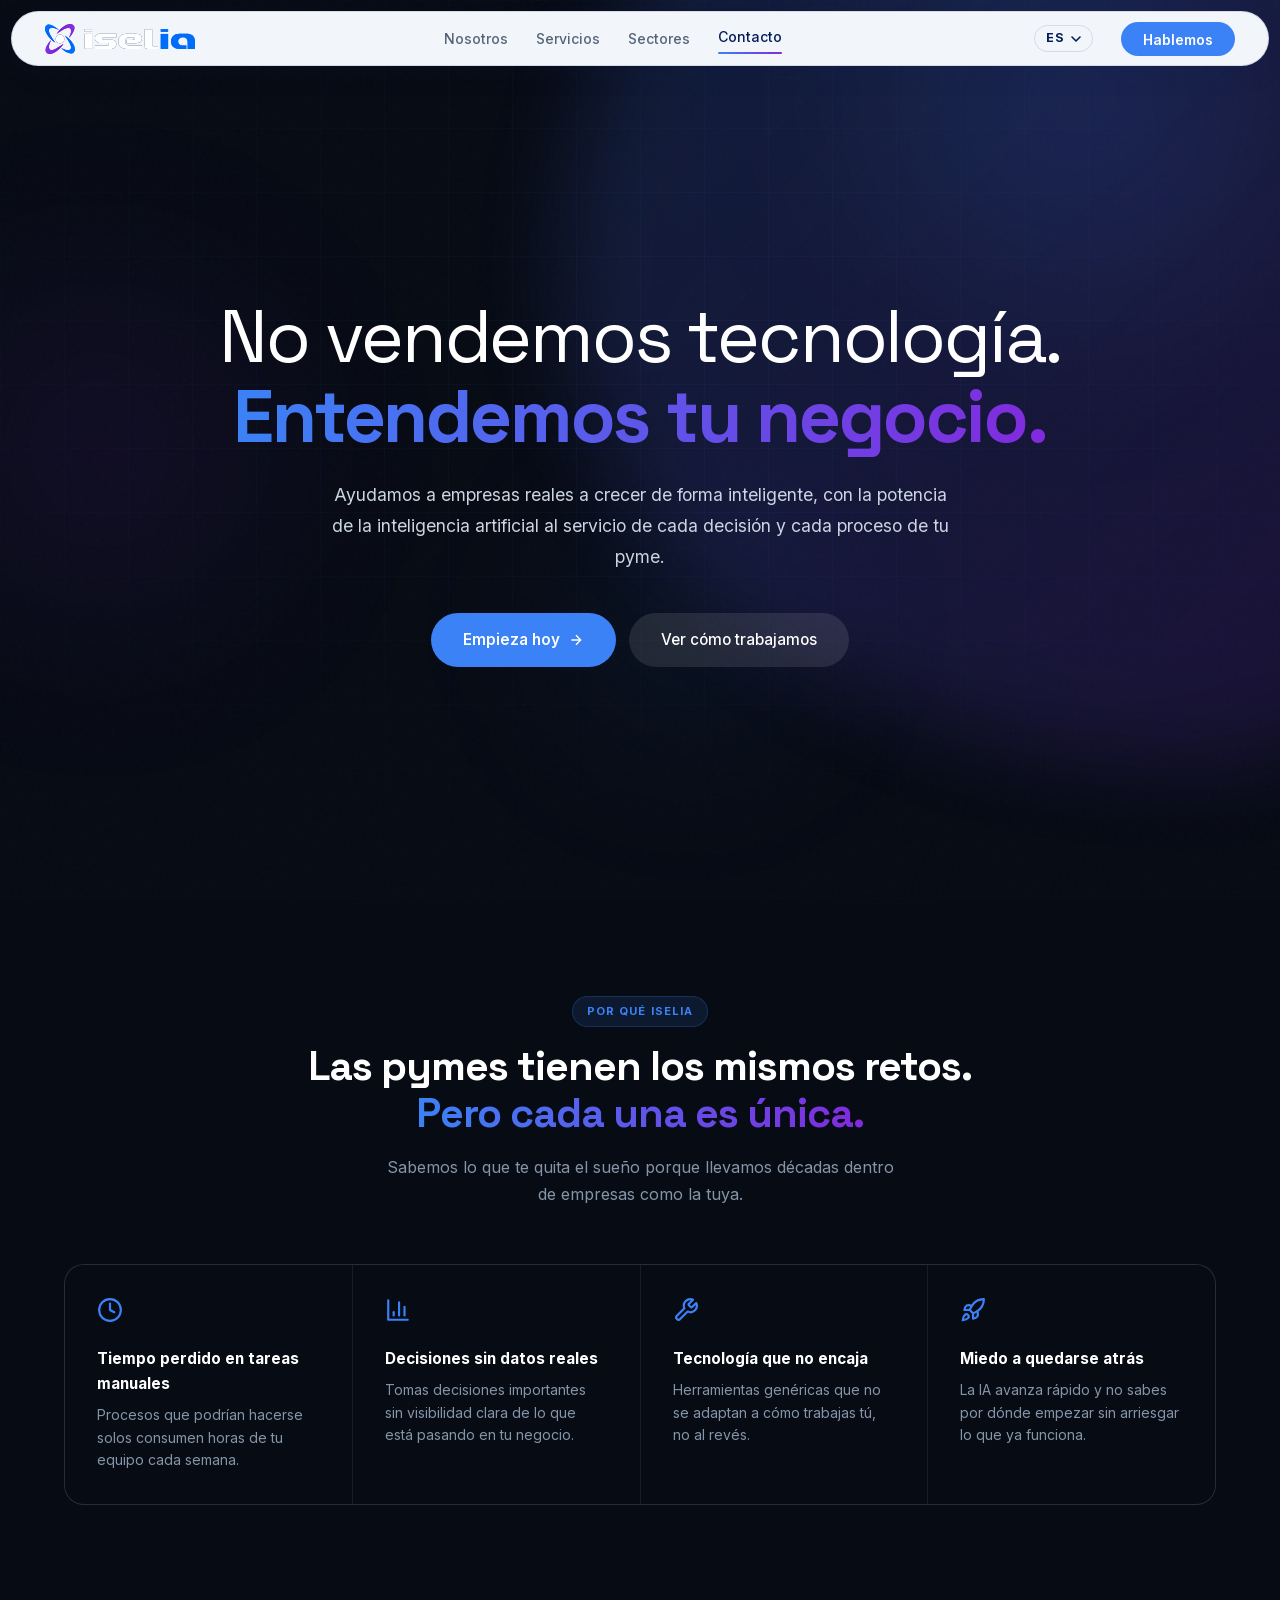
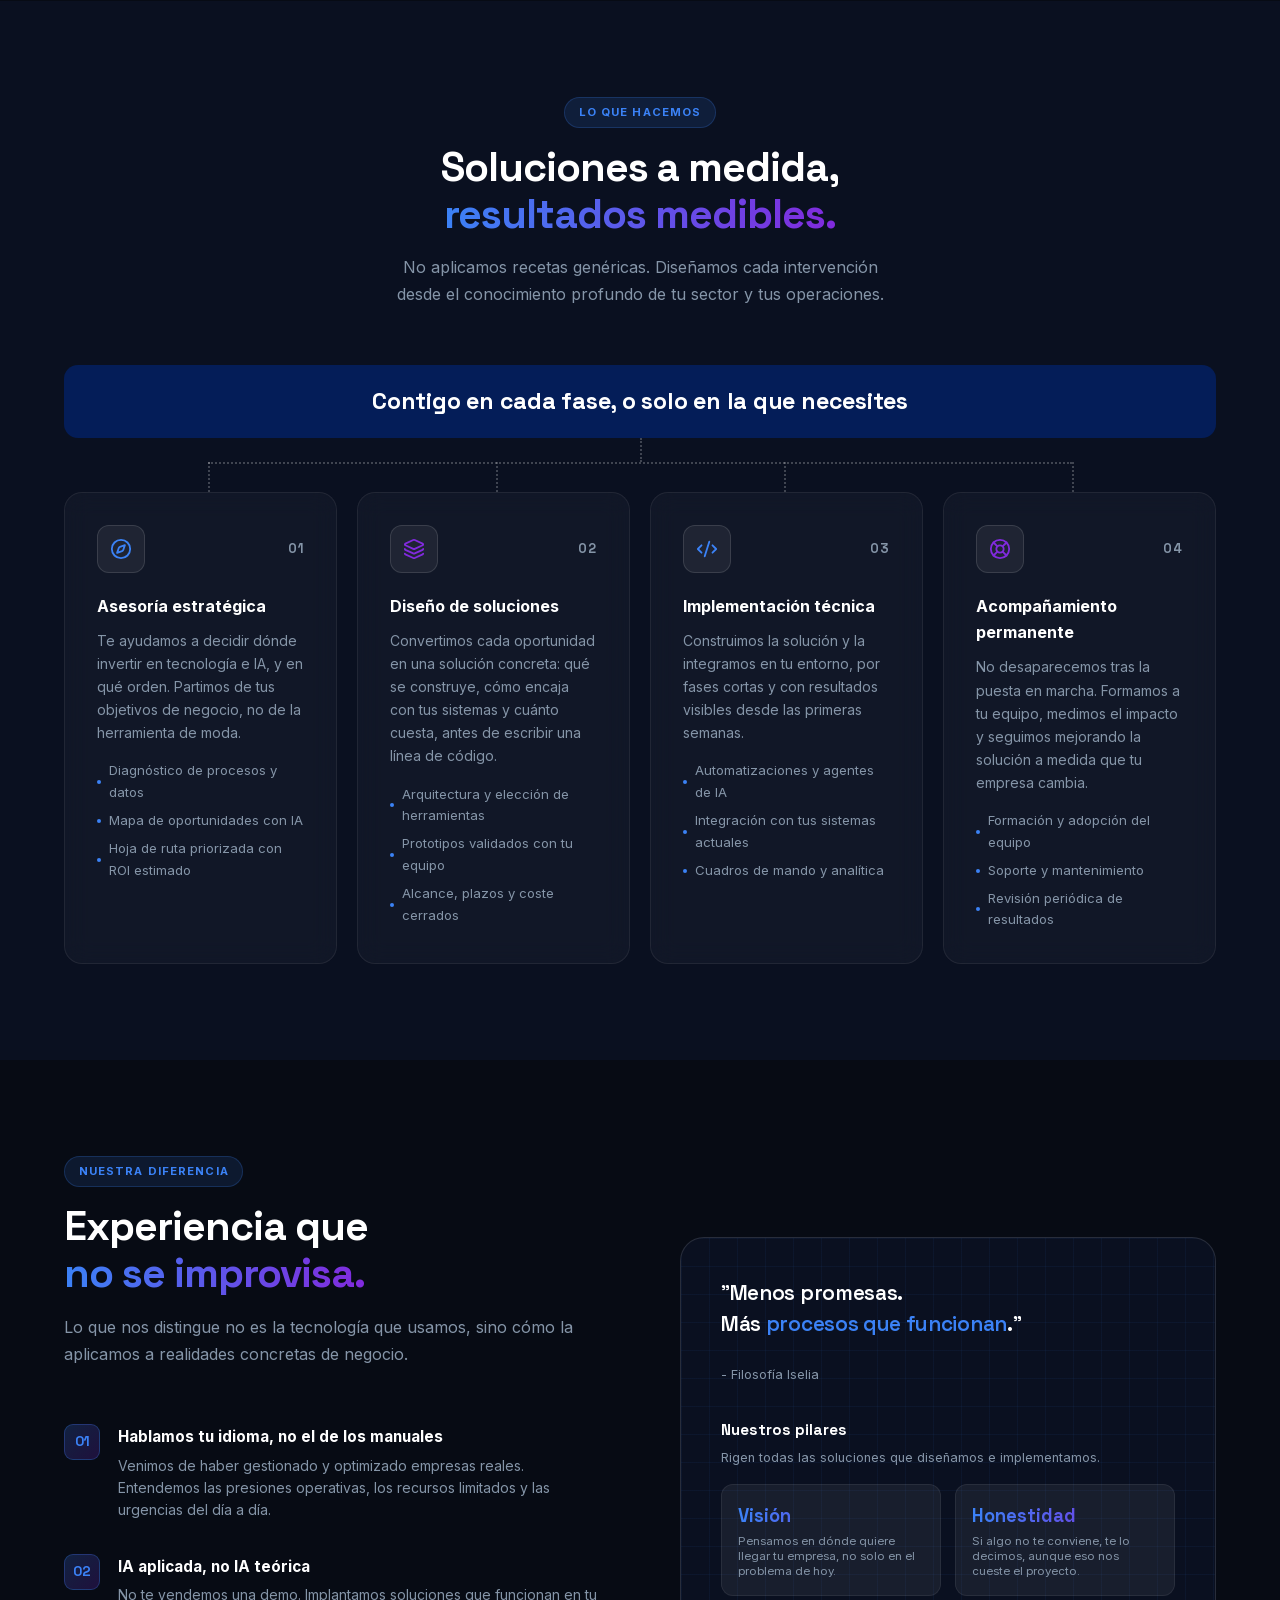
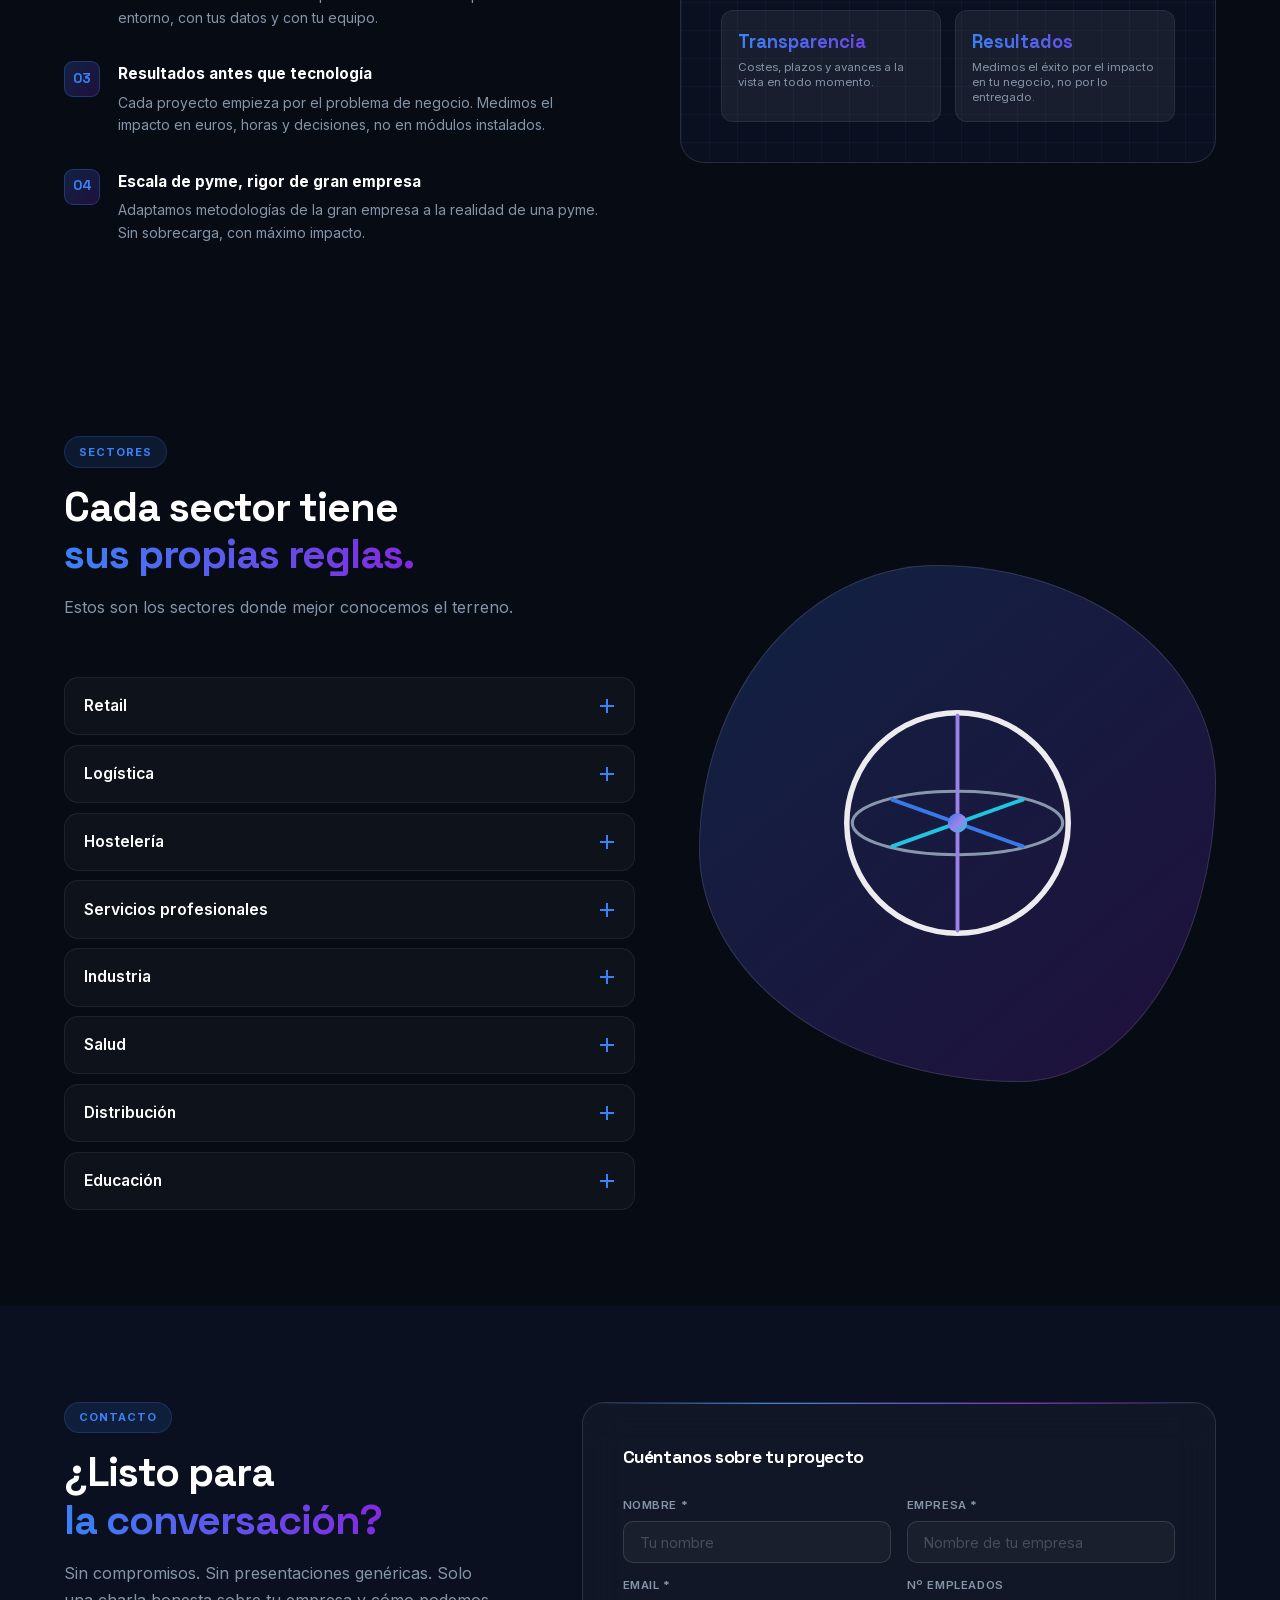
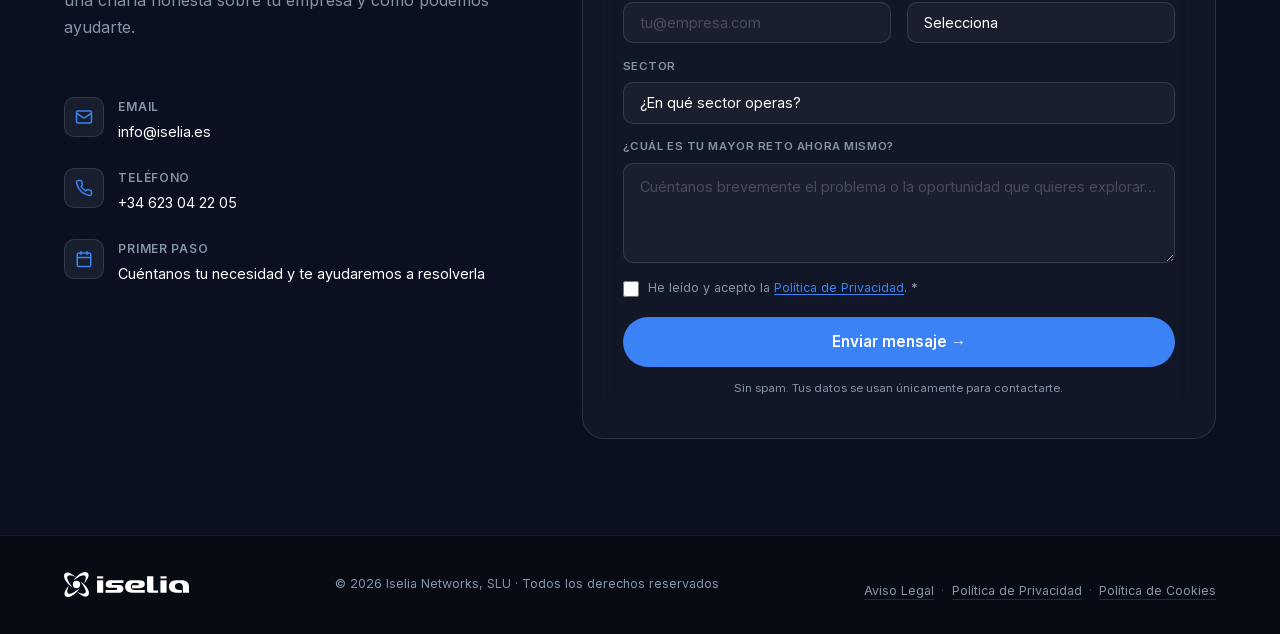
==== commit a03fb382: "Fix the why panel on mobile and shorten the hero CTA At 390px the pillars grid needed ~310px and the" ====
--- a/index.html
+++ b/index.html
@@ -184,7 +184,7 @@
     </p>
     <div class="hero-actions">
       <a href="#contacto" class="btn-primary" id="heroCta">
-        <span data-i18n="hero-cta-btn">Empieza hoy, sin compromiso</span>
+        <span data-i18n="hero-cta-btn">Empieza hoy</span>
         <svg width="16" height="16" fill="none" stroke="currentColor" stroke-width="2" viewBox="0 0 24 24"><path d="M5 12h14M12 5l7 7-7 7"/></svg>
       </a>
       <a href="#servicios" class="btn-outline" data-i18n="hero-outline-btn">Ver cómo trabajamos</a>
--- a/styles.css
+++ b/styles.css
@@ -734,7 +734,9 @@
 .why-pillars-sub { font-size: .8rem; color: var(--muted); margin: .25rem 0 1rem; }
 .why-metrics {
   display: grid;
-  grid-template-columns: 1fr 1fr;
+  /* minmax(0, 1fr): con 1fr a secas la palabra mas larga ("Transparencia")
+     ensanchaba su columna y descuadraba la rejilla. */
+  grid-template-columns: repeat(2, minmax(0, 1fr));
   gap: .85rem;
 }
 .wm {
@@ -1067,12 +1069,19 @@
      despliega centrado bajo el y cae sobre el CTA, que queda por debajo. */
   .lang-switcher { align-self: center; }
   .lang-menu { right: auto; left: 50%; transform: translateX(-50%); }
-  .why-panel { order: -1; }
+  /* El panel va detras de los puntos, como en escritorio: delante dejaba la
+     cita y los pilares encima del titulo de la seccion. */
+  .why-panel { padding: 1.75rem 1.5rem; border-radius: 20px; }
+  .why-quote { font-size: 1.2rem; }
   footer { flex-direction: column; text-align: center; }
 }
 
 @media (max-width: 480px) {
   .problem-grid { grid-template-columns: 1fr; gap: 1px; }
+  /* A 390px el panel deja ~290px utiles: dos columnas no caben con
+     "Transparencia", asi que los pilares se apilan. */
+  .why-metrics { grid-template-columns: 1fr; gap: .65rem; }
+  .wm { padding: .85rem 1rem; }
   .services-grid { grid-template-columns: 1fr; }
   .svc-banner { font-size: 1rem; }
   .testi-grid { grid-template-columns: 1fr; }
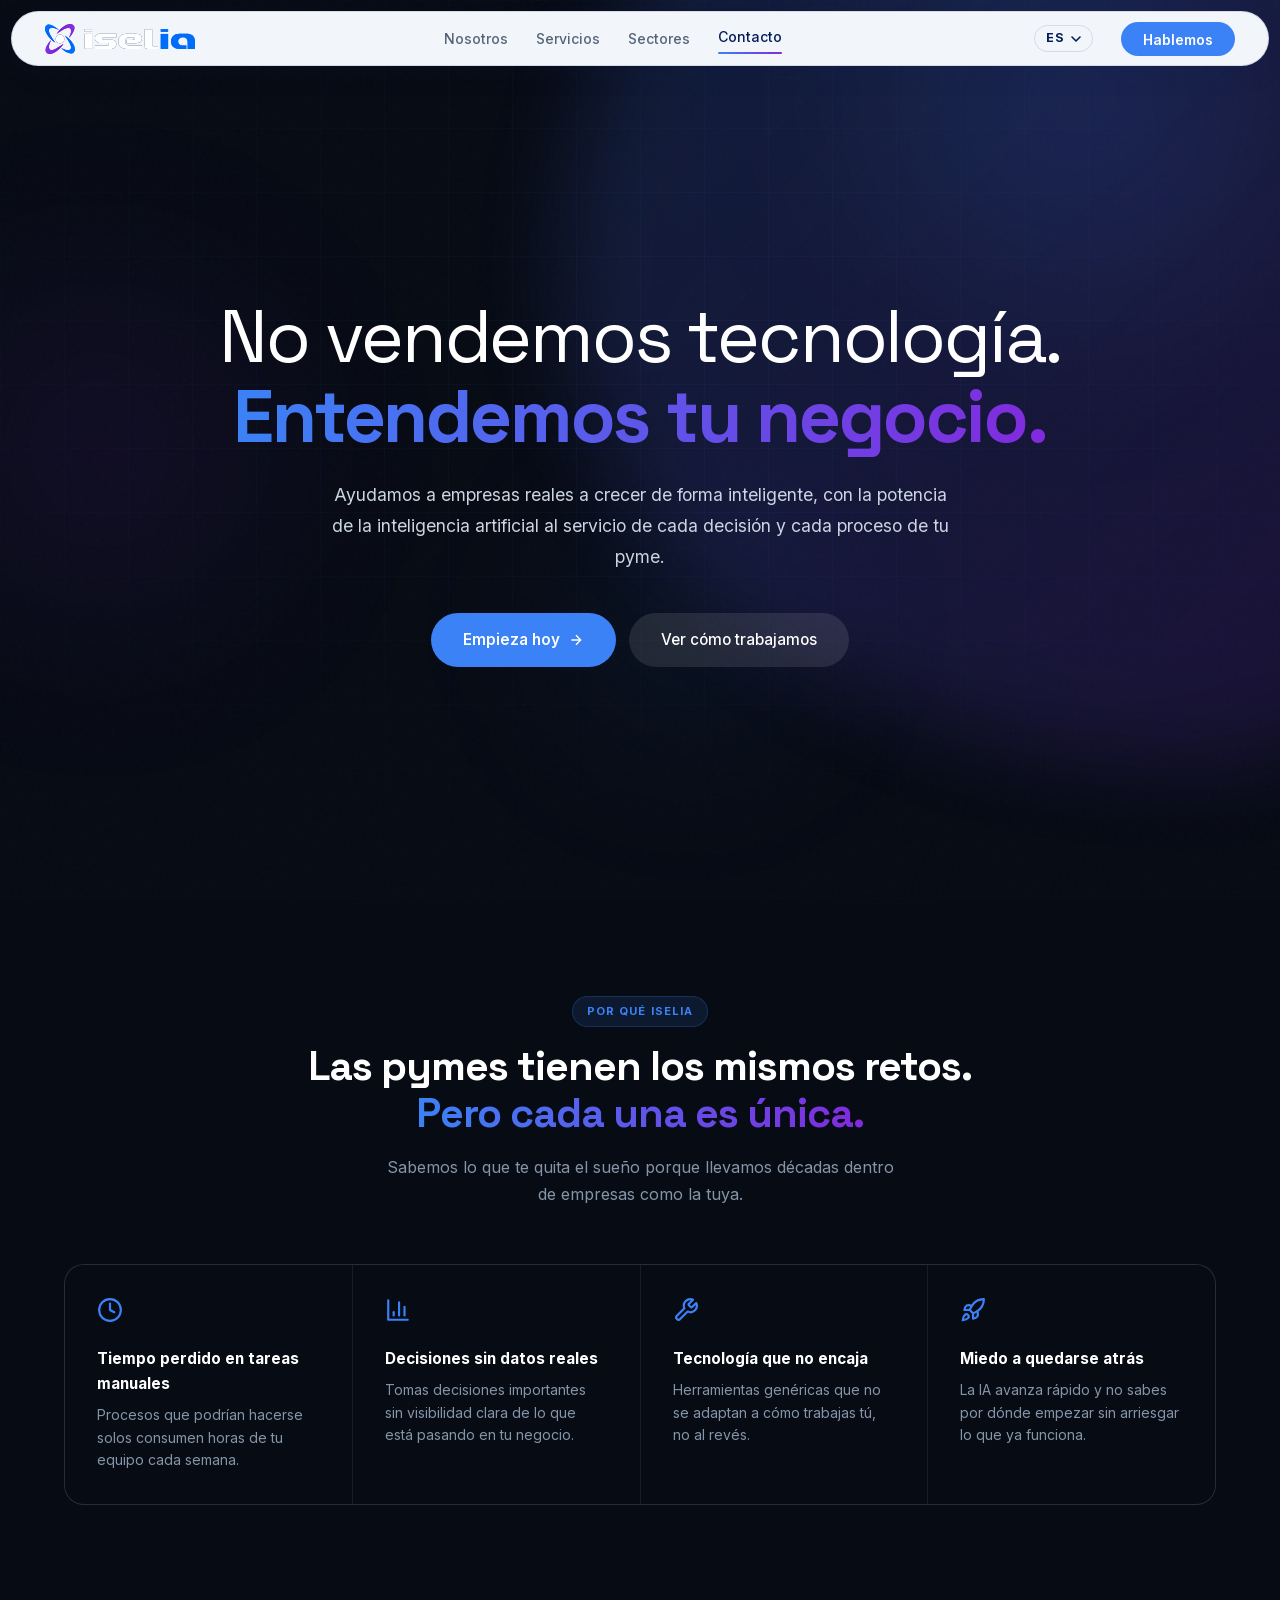
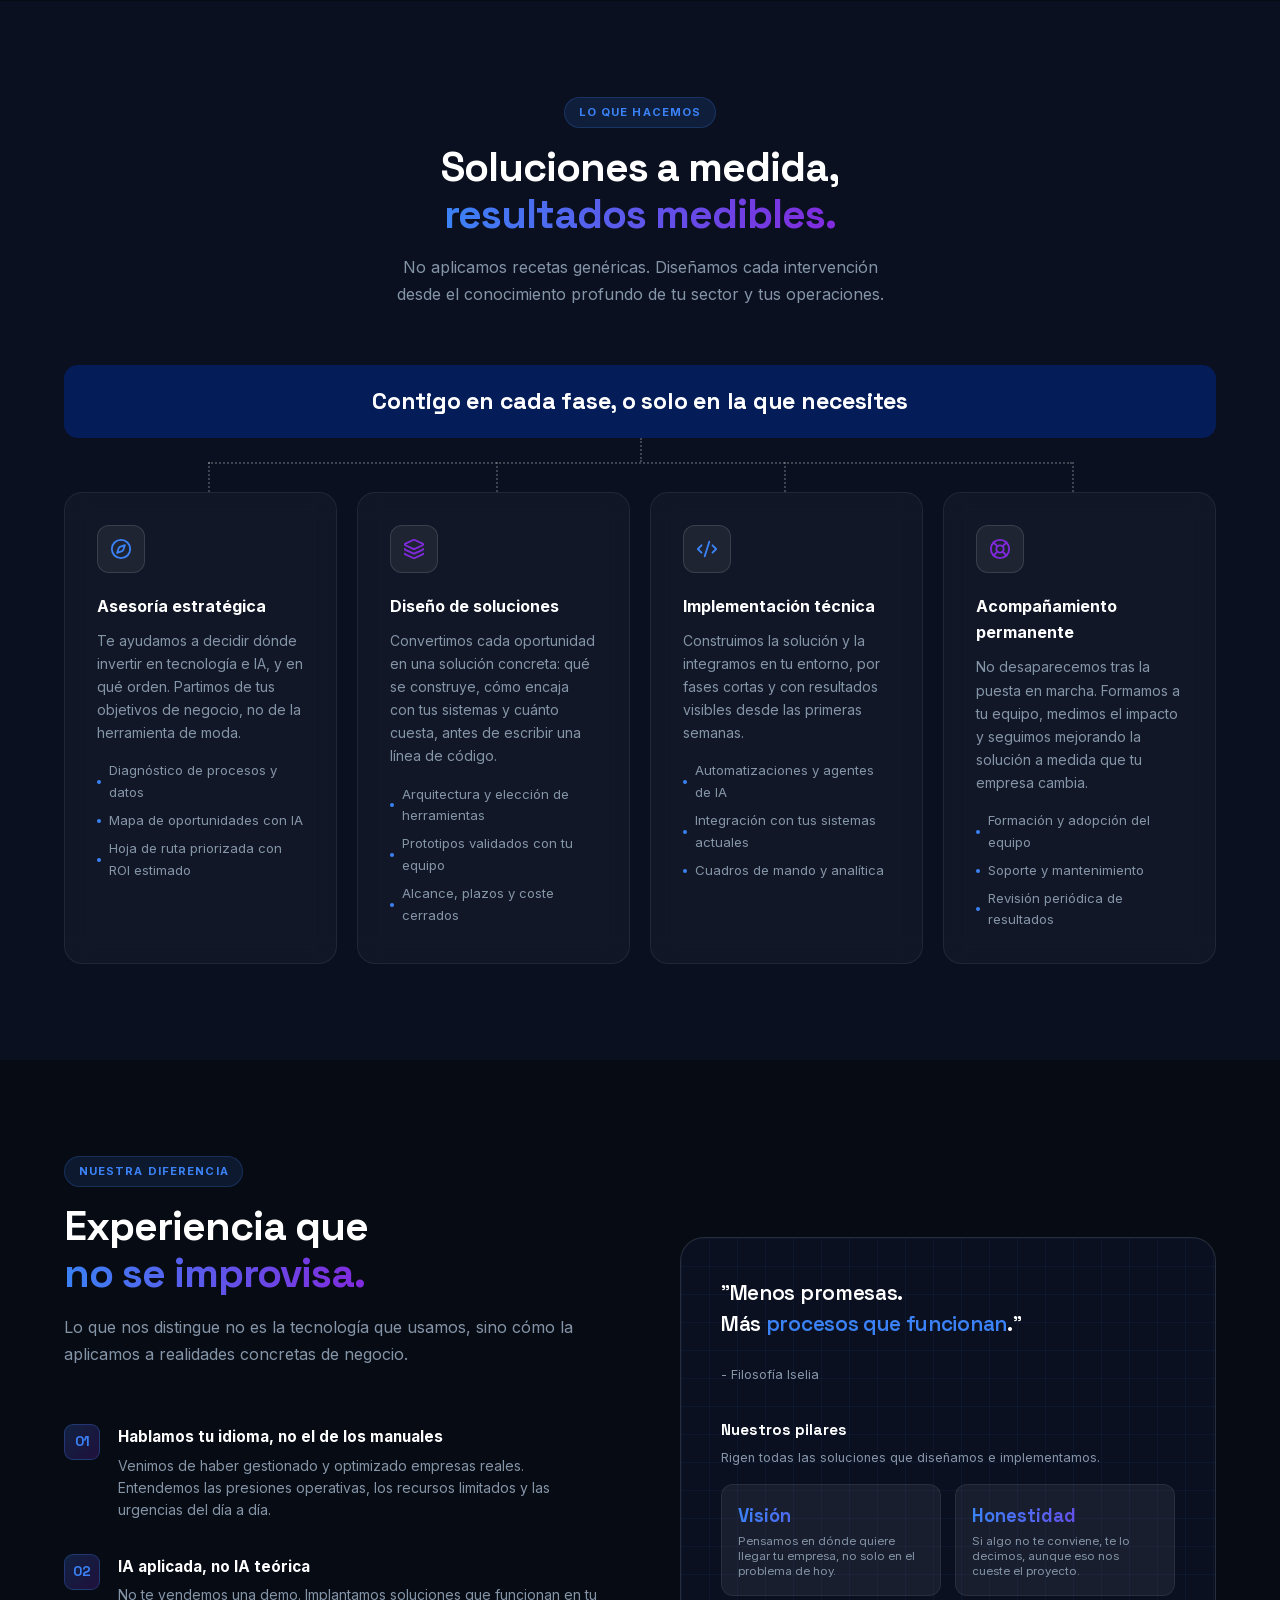
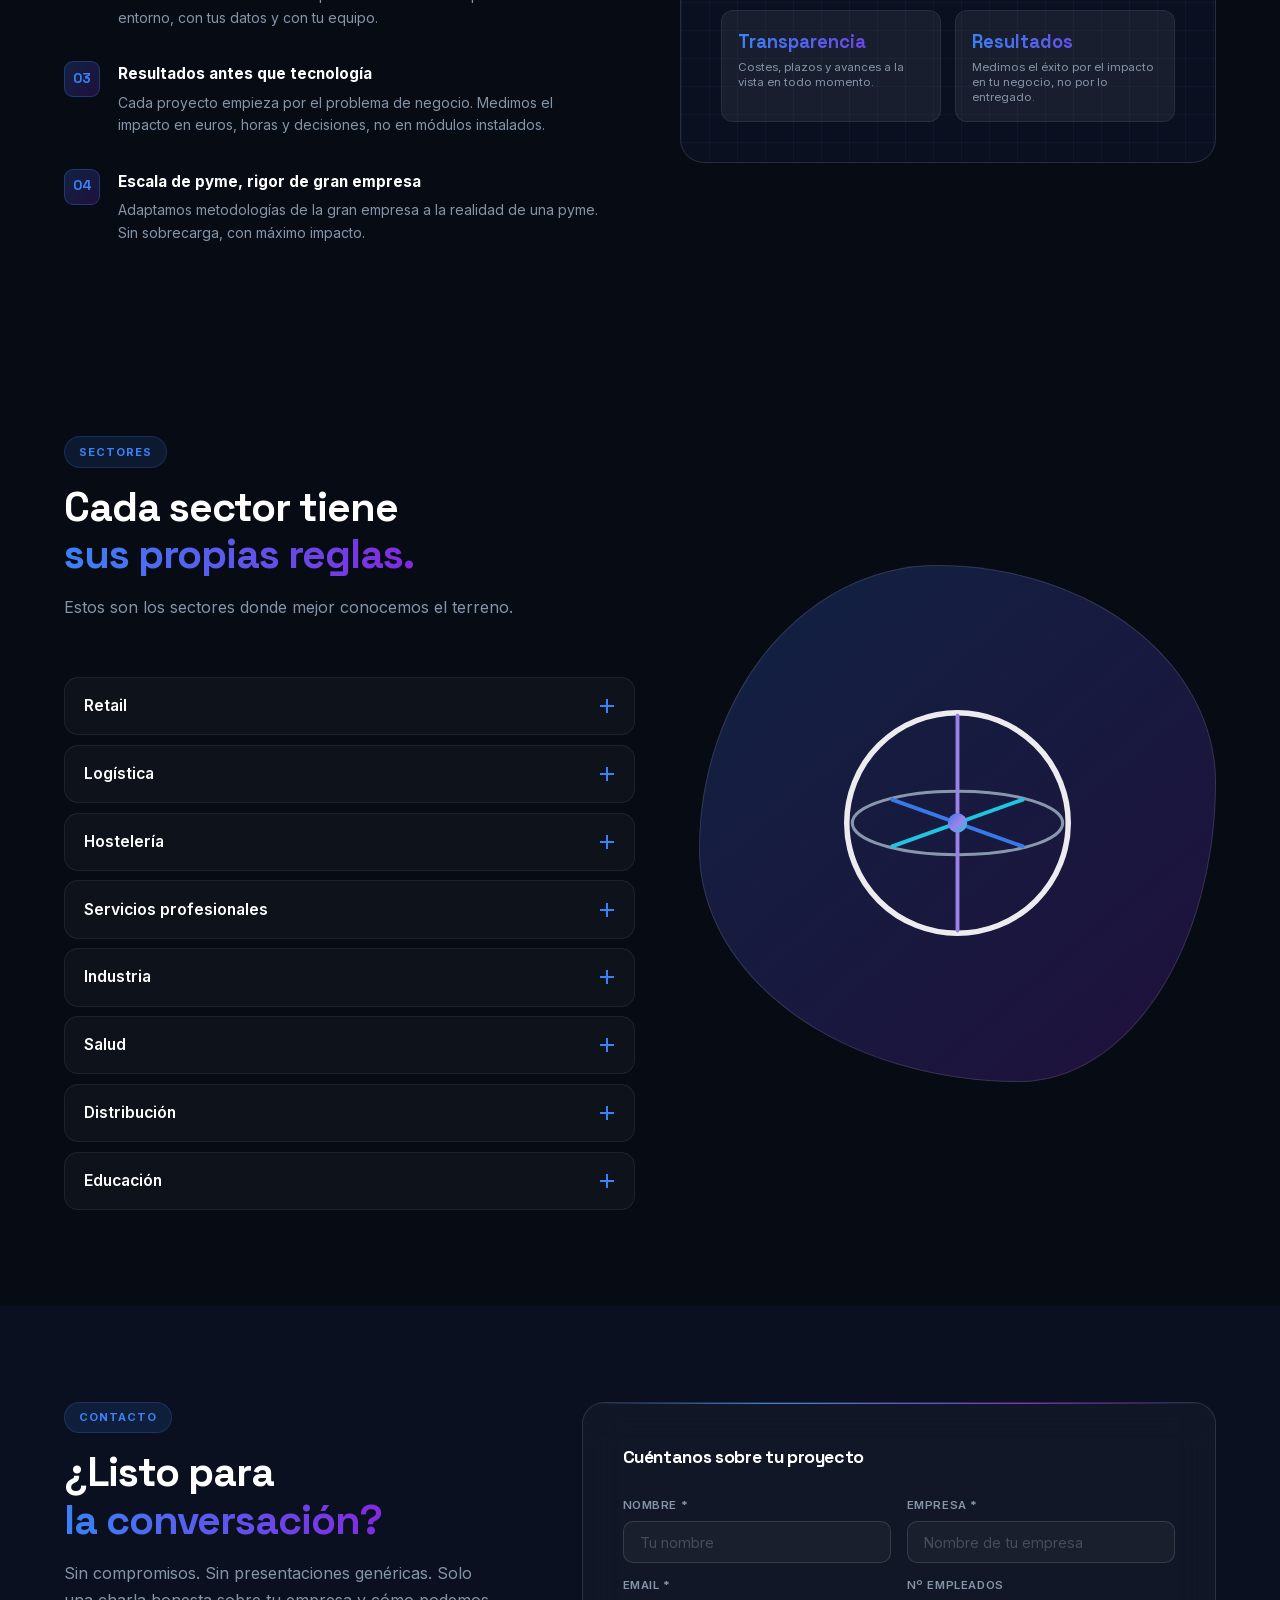
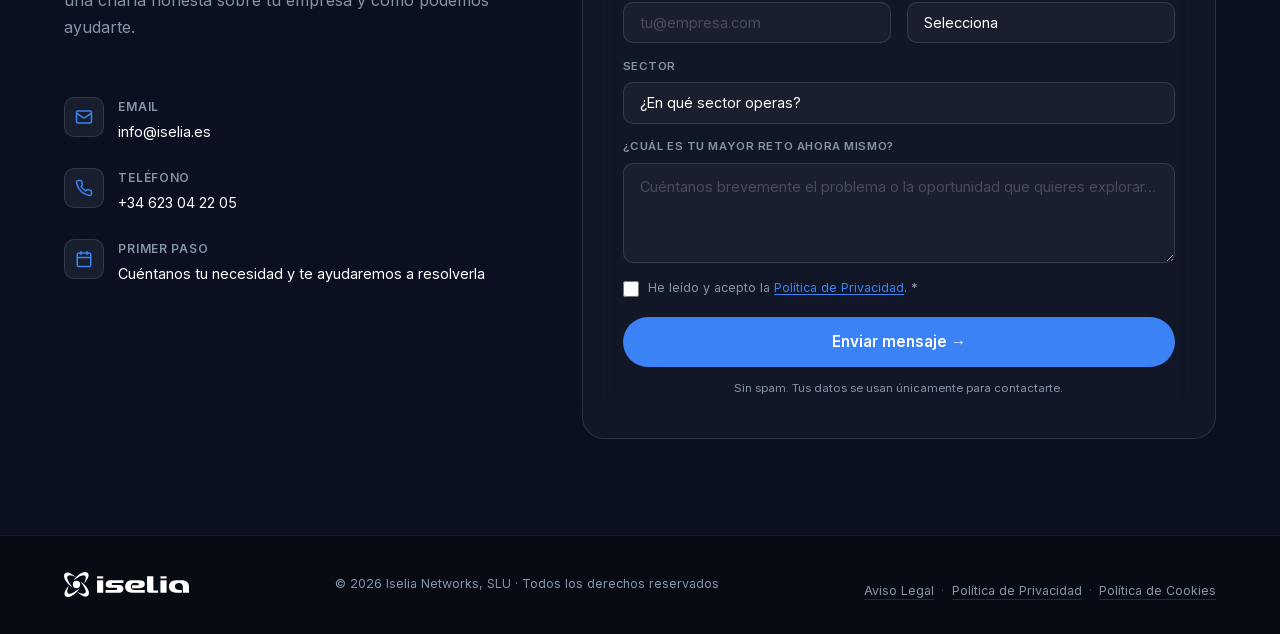
==== commit c19b0fb1: "Take the phase numbers off the service cards The 01-04 beside each service icon read as clutter, mos" ====
--- a/index.html
+++ b/index.html
@@ -235,10 +235,7 @@
   </div>
   <div class="services-grid reveal">
     <div class="service-card">
-      <div class="service-head">
-        <div class="service-icon-wrap"><svg xmlns="http://www.w3.org/2000/svg" viewBox="0 0 24 24" fill="none" stroke="currentColor" stroke-width="2" stroke-linecap="round" stroke-linejoin="round" aria-hidden="true"><path d="m16.24 7.76-1.804 5.411a2 2 0 0 1-1.265 1.265L7.76 16.24l1.804-5.411a2 2 0 0 1 1.265-1.265z"/><circle cx="12" cy="12" r="10"/></svg></div>
-        <span class="service-step" aria-hidden="true">01</span>
-      </div>
+      <div class="service-icon-wrap"><svg xmlns="http://www.w3.org/2000/svg" viewBox="0 0 24 24" fill="none" stroke="currentColor" stroke-width="2" stroke-linecap="round" stroke-linejoin="round" aria-hidden="true"><path d="m16.24 7.76-1.804 5.411a2 2 0 0 1-1.265 1.265L7.76 16.24l1.804-5.411a2 2 0 0 1 1.265-1.265z"/><circle cx="12" cy="12" r="10"/></svg></div>
       <h3 data-i18n="svc-1-title">Asesoría estratégica</h3>
       <p data-i18n="svc-1-desc">Te ayudamos a decidir dónde invertir en tecnología e IA, y en qué orden. Partimos de tus objetivos de negocio, no de la herramienta de moda.</p>
       <ul class="service-list">
@@ -248,10 +245,7 @@
       </ul>
     </div>
     <div class="service-card">
-      <div class="service-head">
-        <div class="service-icon-wrap"><svg xmlns="http://www.w3.org/2000/svg" viewBox="0 0 24 24" fill="none" stroke="currentColor" stroke-width="2" stroke-linecap="round" stroke-linejoin="round" aria-hidden="true"><path d="M12.83 2.18a2 2 0 0 0-1.66 0L2.6 6.08a1 1 0 0 0 0 1.83l8.58 3.91a2 2 0 0 0 1.66 0l8.58-3.9a1 1 0 0 0 0-1.83z"/><path d="M2 12a1 1 0 0 0 .58.91l8.6 3.91a2 2 0 0 0 1.65 0l8.58-3.9A1 1 0 0 0 22 12"/><path d="M2 17a1 1 0 0 0 .58.91l8.6 3.91a2 2 0 0 0 1.65 0l8.58-3.9A1 1 0 0 0 22 17"/></svg></div>
-        <span class="service-step" aria-hidden="true">02</span>
-      </div>
+      <div class="service-icon-wrap"><svg xmlns="http://www.w3.org/2000/svg" viewBox="0 0 24 24" fill="none" stroke="currentColor" stroke-width="2" stroke-linecap="round" stroke-linejoin="round" aria-hidden="true"><path d="M12.83 2.18a2 2 0 0 0-1.66 0L2.6 6.08a1 1 0 0 0 0 1.83l8.58 3.91a2 2 0 0 0 1.66 0l8.58-3.9a1 1 0 0 0 0-1.83z"/><path d="M2 12a1 1 0 0 0 .58.91l8.6 3.91a2 2 0 0 0 1.65 0l8.58-3.9A1 1 0 0 0 22 12"/><path d="M2 17a1 1 0 0 0 .58.91l8.6 3.91a2 2 0 0 0 1.65 0l8.58-3.9A1 1 0 0 0 22 17"/></svg></div>
       <h3 data-i18n="svc-2-title">Diseño de soluciones</h3>
       <p data-i18n="svc-2-desc">Convertimos cada oportunidad en una solución concreta: qué se construye, cómo encaja con tus sistemas y cuánto cuesta, antes de escribir una línea de código.</p>
       <ul class="service-list">
@@ -261,10 +255,7 @@
       </ul>
     </div>
     <div class="service-card">
-      <div class="service-head">
-        <div class="service-icon-wrap"><svg xmlns="http://www.w3.org/2000/svg" viewBox="0 0 24 24" fill="none" stroke="currentColor" stroke-width="2" stroke-linecap="round" stroke-linejoin="round" aria-hidden="true"><path d="m18 16 4-4-4-4"/><path d="m6 8-4 4 4 4"/><path d="m14.5 4-5 16"/></svg></div>
-        <span class="service-step" aria-hidden="true">03</span>
-      </div>
+      <div class="service-icon-wrap"><svg xmlns="http://www.w3.org/2000/svg" viewBox="0 0 24 24" fill="none" stroke="currentColor" stroke-width="2" stroke-linecap="round" stroke-linejoin="round" aria-hidden="true"><path d="m18 16 4-4-4-4"/><path d="m6 8-4 4 4 4"/><path d="m14.5 4-5 16"/></svg></div>
       <h3 data-i18n="svc-3-title">Implementación técnica</h3>
       <p data-i18n="svc-3-desc">Construimos la solución y la integramos en tu entorno, por fases cortas y con resultados visibles desde las primeras semanas.</p>
       <ul class="service-list">
@@ -274,10 +265,7 @@
       </ul>
     </div>
     <div class="service-card">
-      <div class="service-head">
-        <div class="service-icon-wrap"><svg xmlns="http://www.w3.org/2000/svg" viewBox="0 0 24 24" fill="none" stroke="currentColor" stroke-width="2" stroke-linecap="round" stroke-linejoin="round" aria-hidden="true"><circle cx="12" cy="12" r="10"/><path d="m4.93 4.93 4.24 4.24"/><path d="m14.83 9.17 4.24-4.24"/><path d="m14.83 14.83 4.24 4.24"/><path d="m9.17 14.83-4.24 4.24"/><circle cx="12" cy="12" r="4"/></svg></div>
-        <span class="service-step" aria-hidden="true">04</span>
-      </div>
+      <div class="service-icon-wrap"><svg xmlns="http://www.w3.org/2000/svg" viewBox="0 0 24 24" fill="none" stroke="currentColor" stroke-width="2" stroke-linecap="round" stroke-linejoin="round" aria-hidden="true"><circle cx="12" cy="12" r="10"/><path d="m4.93 4.93 4.24 4.24"/><path d="m14.83 9.17 4.24-4.24"/><path d="m14.83 14.83 4.24 4.24"/><path d="m9.17 14.83-4.24 4.24"/><circle cx="12" cy="12" r="4"/></svg></div>
       <h3 data-i18n="svc-4-title">Acompañamiento permanente</h3>
       <p data-i18n="svc-4-desc">No desaparecemos tras la puesta en marcha. Formamos a tu equipo, medimos el impacto y seguimos mejorando la solución a medida que tu empresa cambia.</p>
       <ul class="service-list">
--- a/styles.css
+++ b/styles.css
@@ -636,20 +636,8 @@
   border-radius: 12px;
   border: 1px solid var(--border2);
   display: flex; align-items: center; justify-content: center;
+  margin-bottom: 1.25rem;
   background: var(--glass2);
-}
-/* Icono + numero de fase: los cuatro servicios son las fases de un mismo
-   ciclo (asesoria -> diseno -> implementacion -> acompanamiento). */
-.service-head {
-  display: flex; align-items: center; justify-content: space-between;
-  margin-bottom: 1.25rem;
-}
-.service-step {
-  font-family: 'Space Grotesk', sans-serif;
-  font-size: .8rem;
-  font-weight: 700;
-  letter-spacing: .08em;
-  color: var(--muted);
 }
 .service-icon-wrap svg { width: 22px; height: 22px; color: var(--blue); }
 .service-card:nth-child(2) .service-icon-wrap svg { color: var(--violet); }
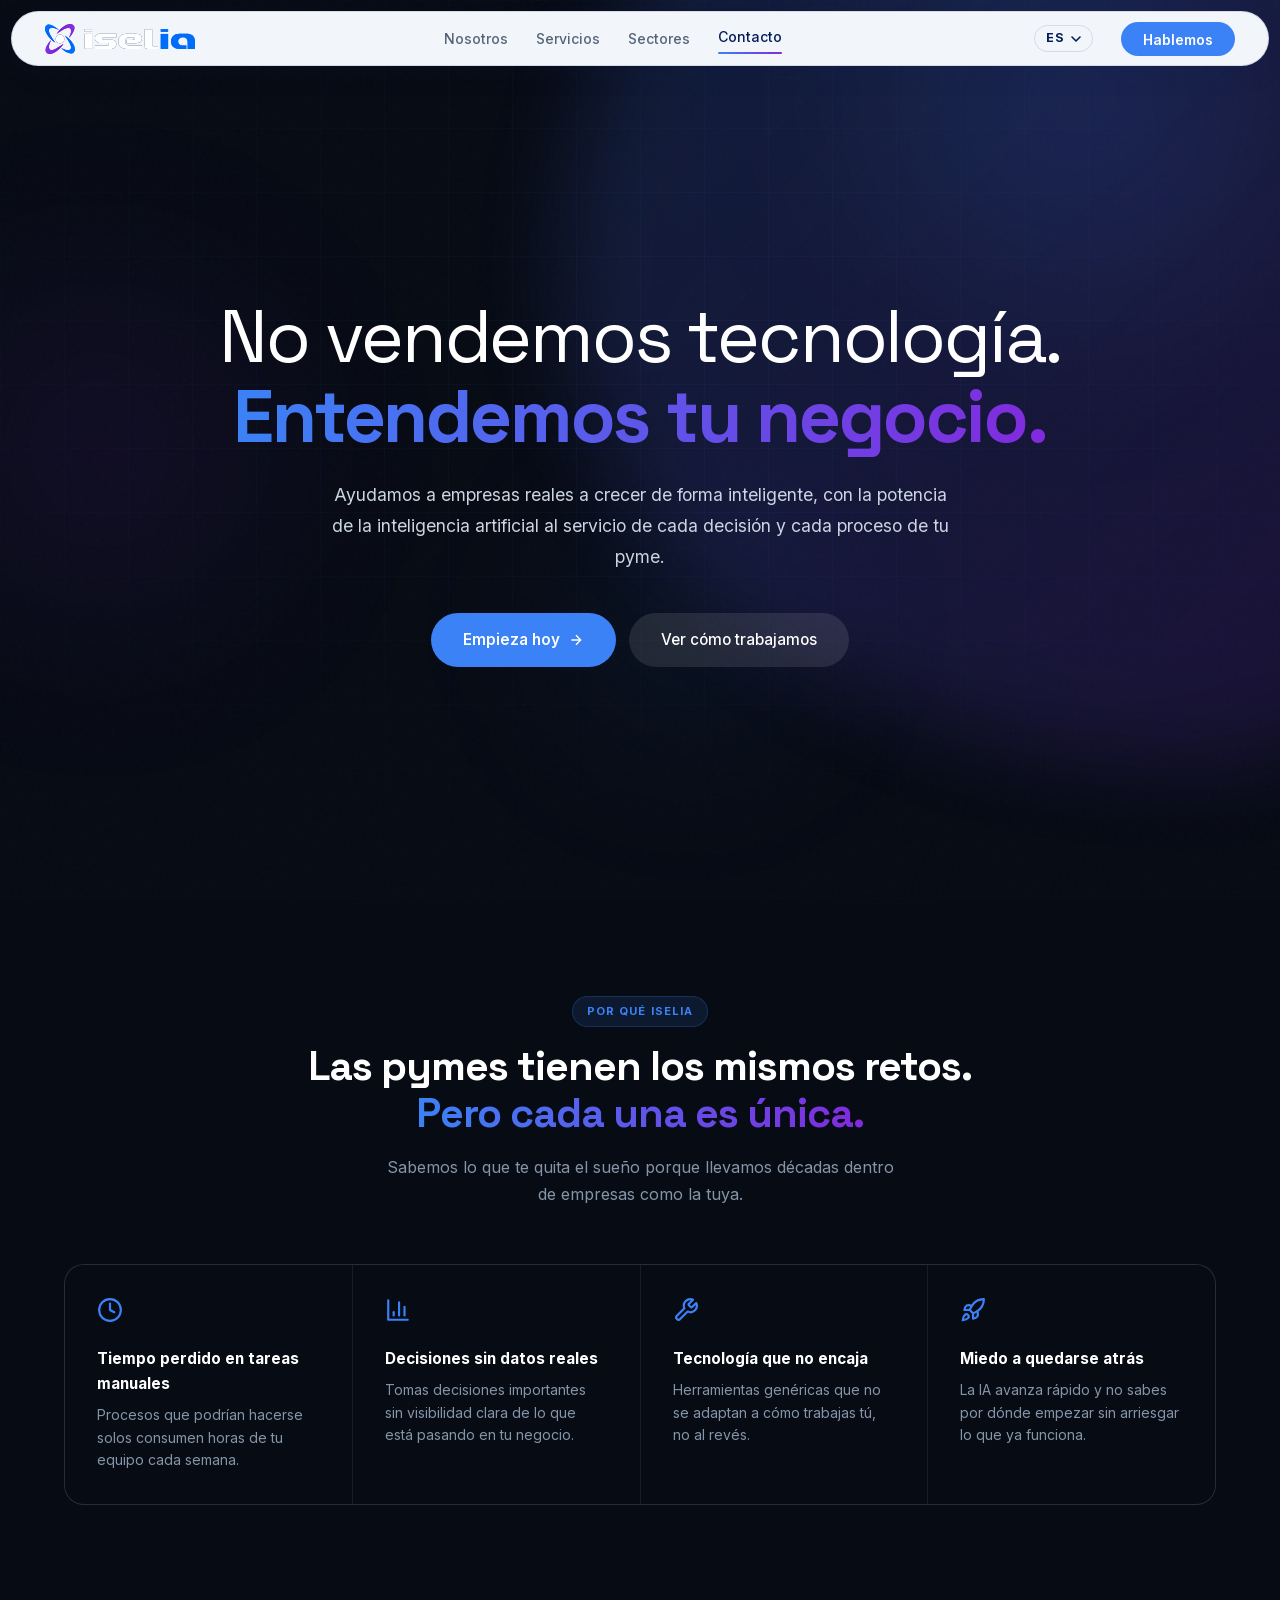
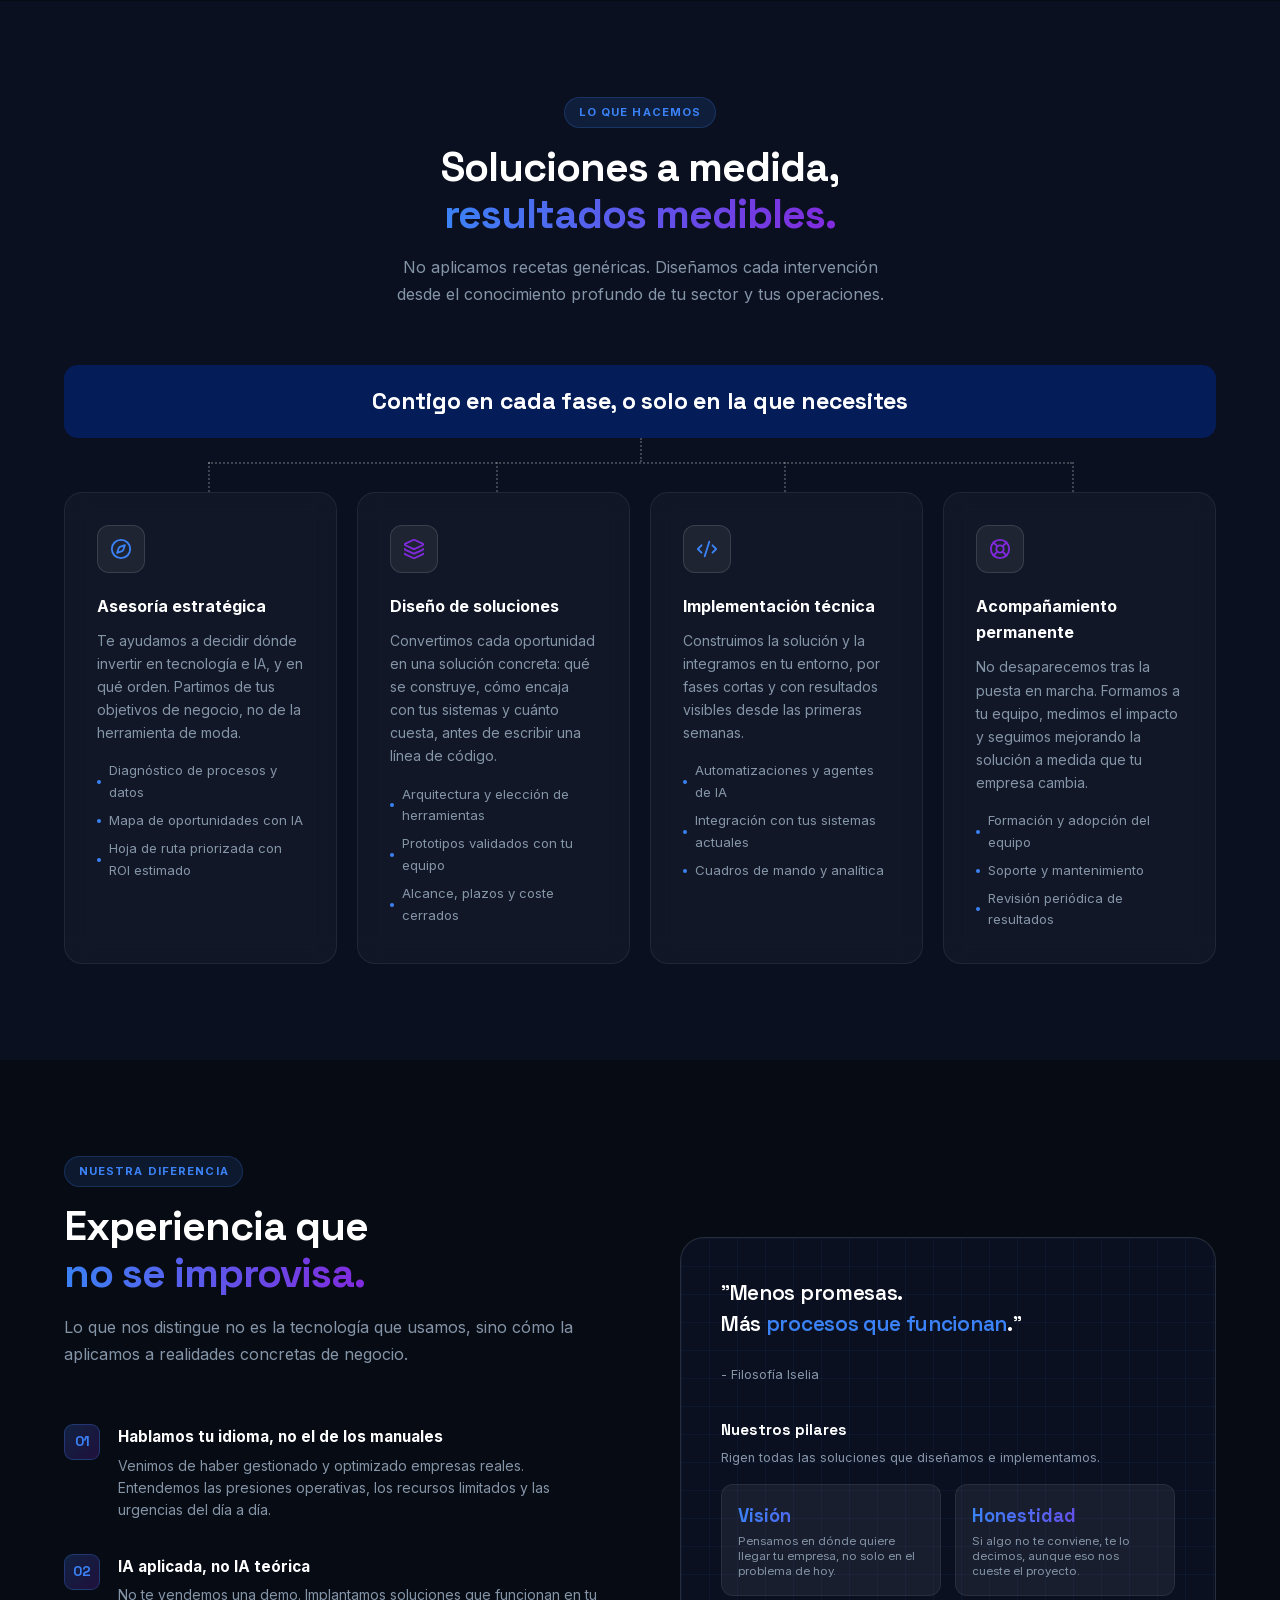
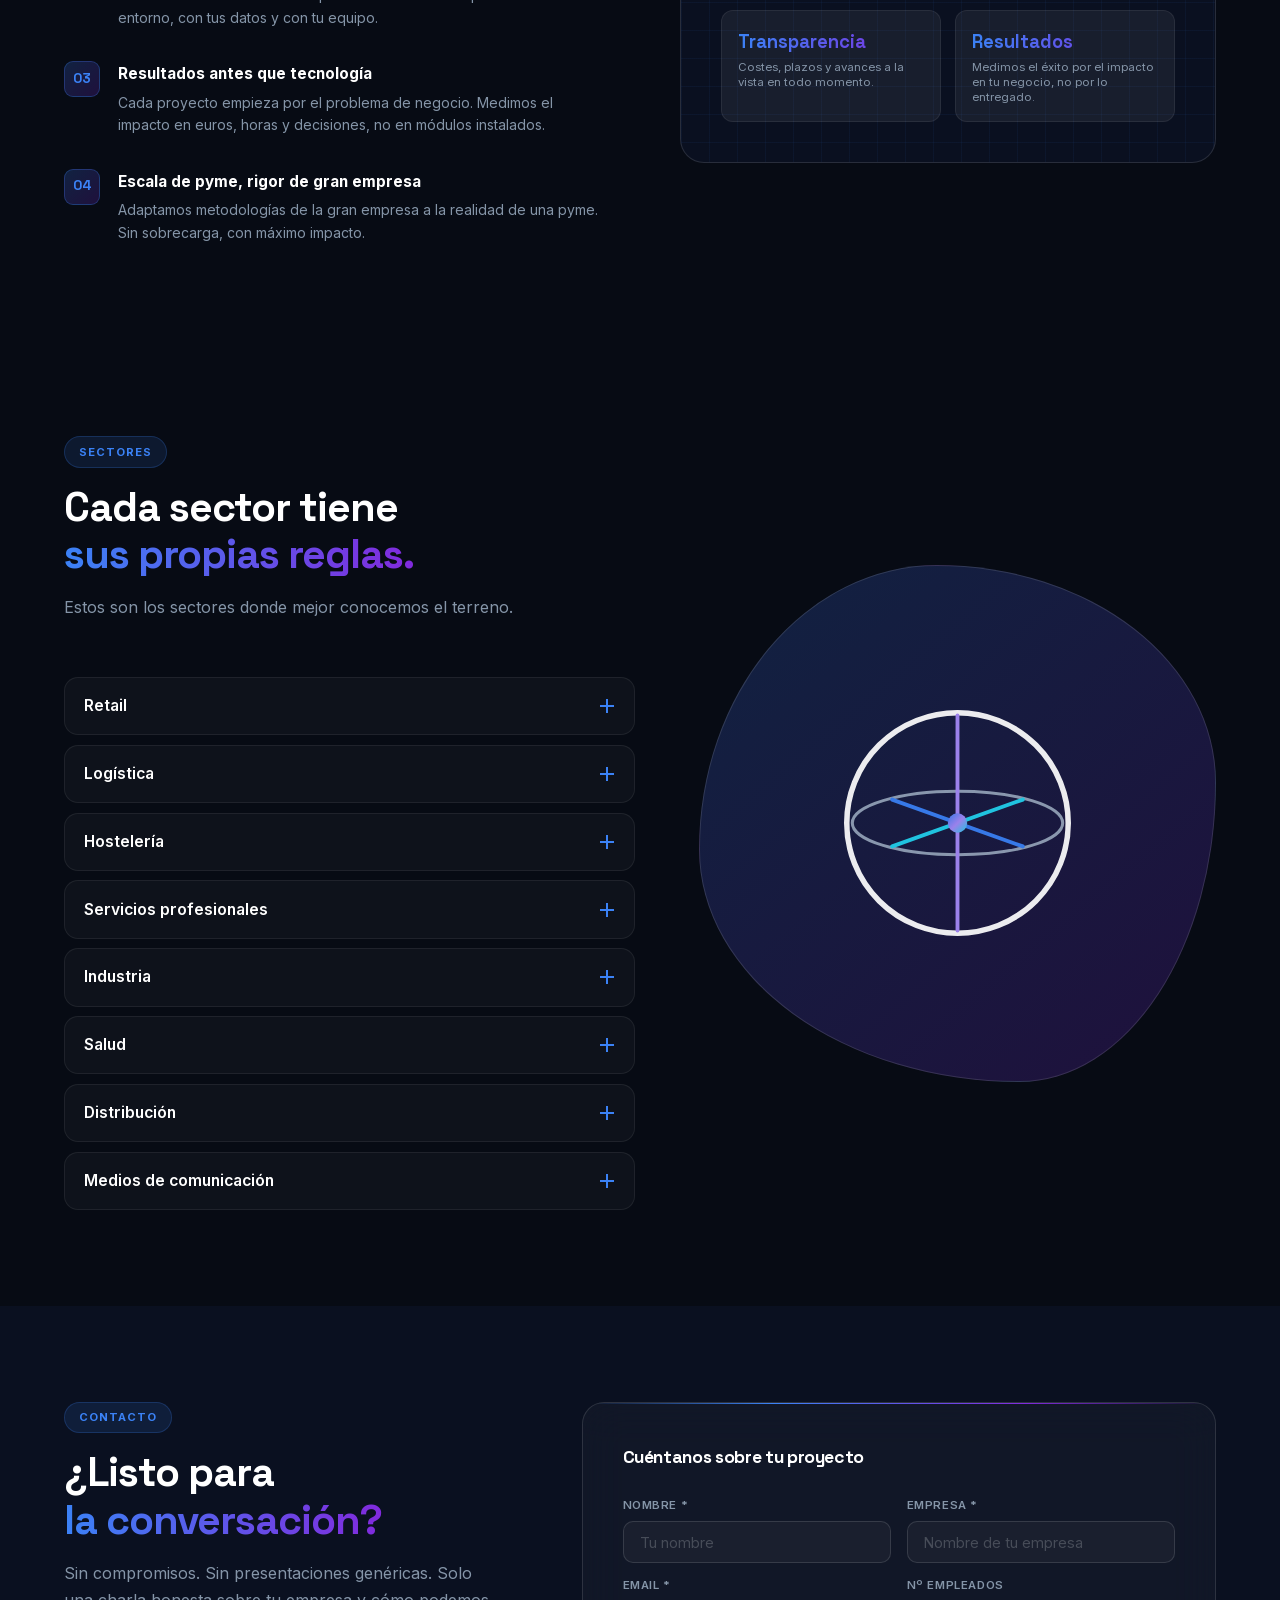
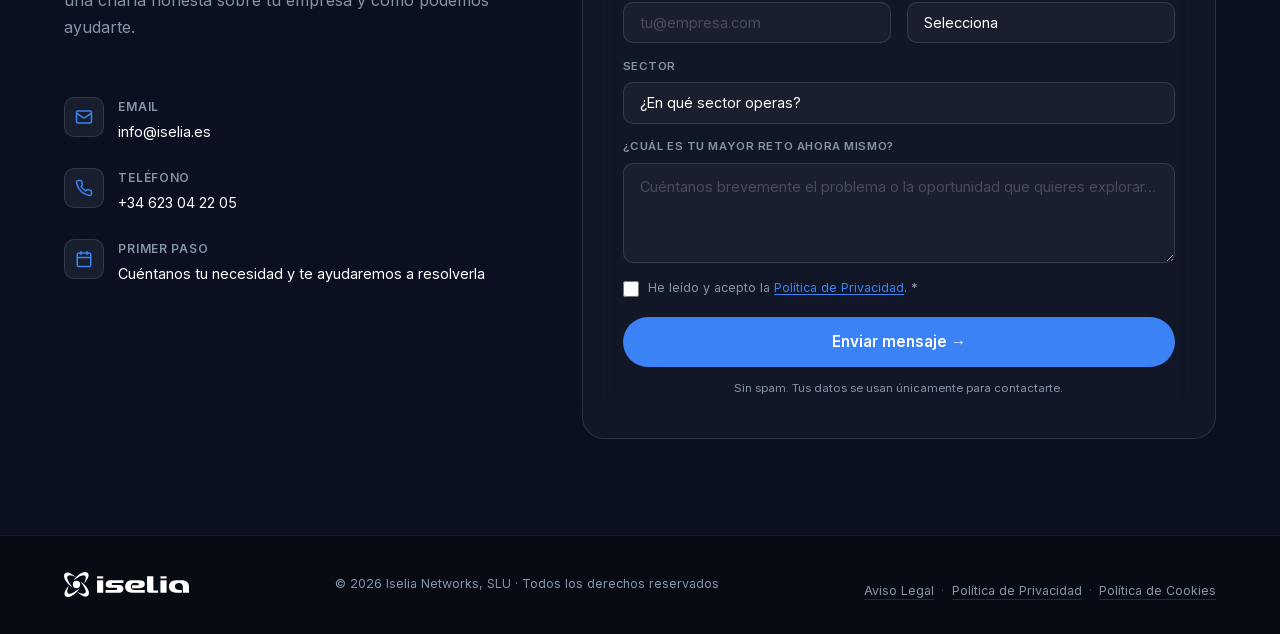
==== commit 6166f123: "Swap Educación for Medios de comunicación in the sectors The eighth sector in the accordion is now "" ====
--- a/index.html
+++ b/index.html
@@ -381,8 +381,8 @@
           <p data-i18n="sec-distrib-d">.</p>
         </details>
         <details class="acc-item">
-          <summary><span data-i18n="sec-educacion-t">Educación</span><span class="acc-icon" aria-hidden="true"></span></summary>
-          <p data-i18n="sec-educacion-d">.</p>
+          <summary><span data-i18n="sec-medios-t">Medios de comunicación</span><span class="acc-icon" aria-hidden="true"></span></summary>
+          <p data-i18n="sec-medios-d">.</p>
         </details>
       </div>
     </div>
@@ -465,7 +465,7 @@
             <option value="servicios"  data-i18n="form-sector-4">Servicios profesionales</option>
             <option value="industria"  data-i18n="form-sector-5">Industria / Manufactura</option>
             <option value="salud"      data-i18n="form-sector-6">Salud / Bienestar</option>
-            <option value="educacion"  data-i18n="form-sector-7">Educación / Formación</option>
+            <option value="medios"     data-i18n="form-sector-7">Medios de comunicación</option>
             <option value="otro"       data-i18n="form-sector-8">Otro</option>
           </select>
         </div>
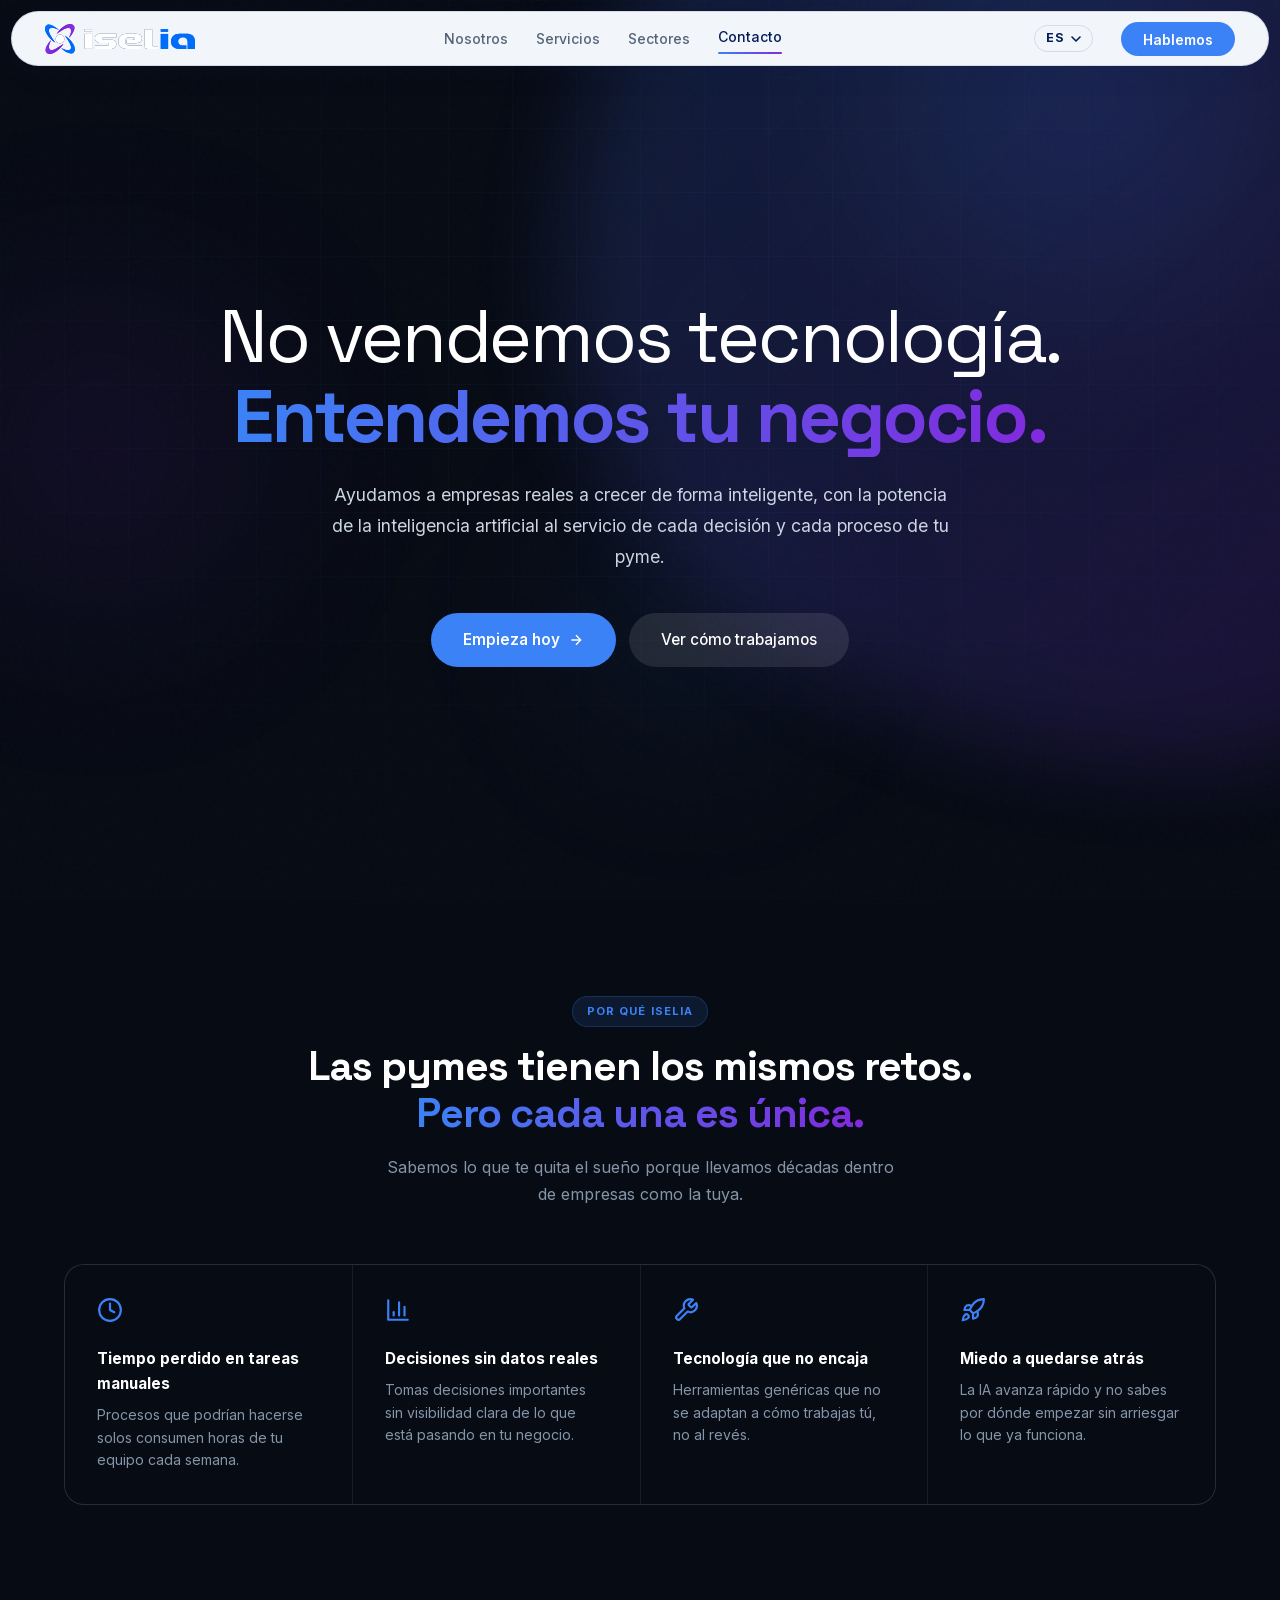
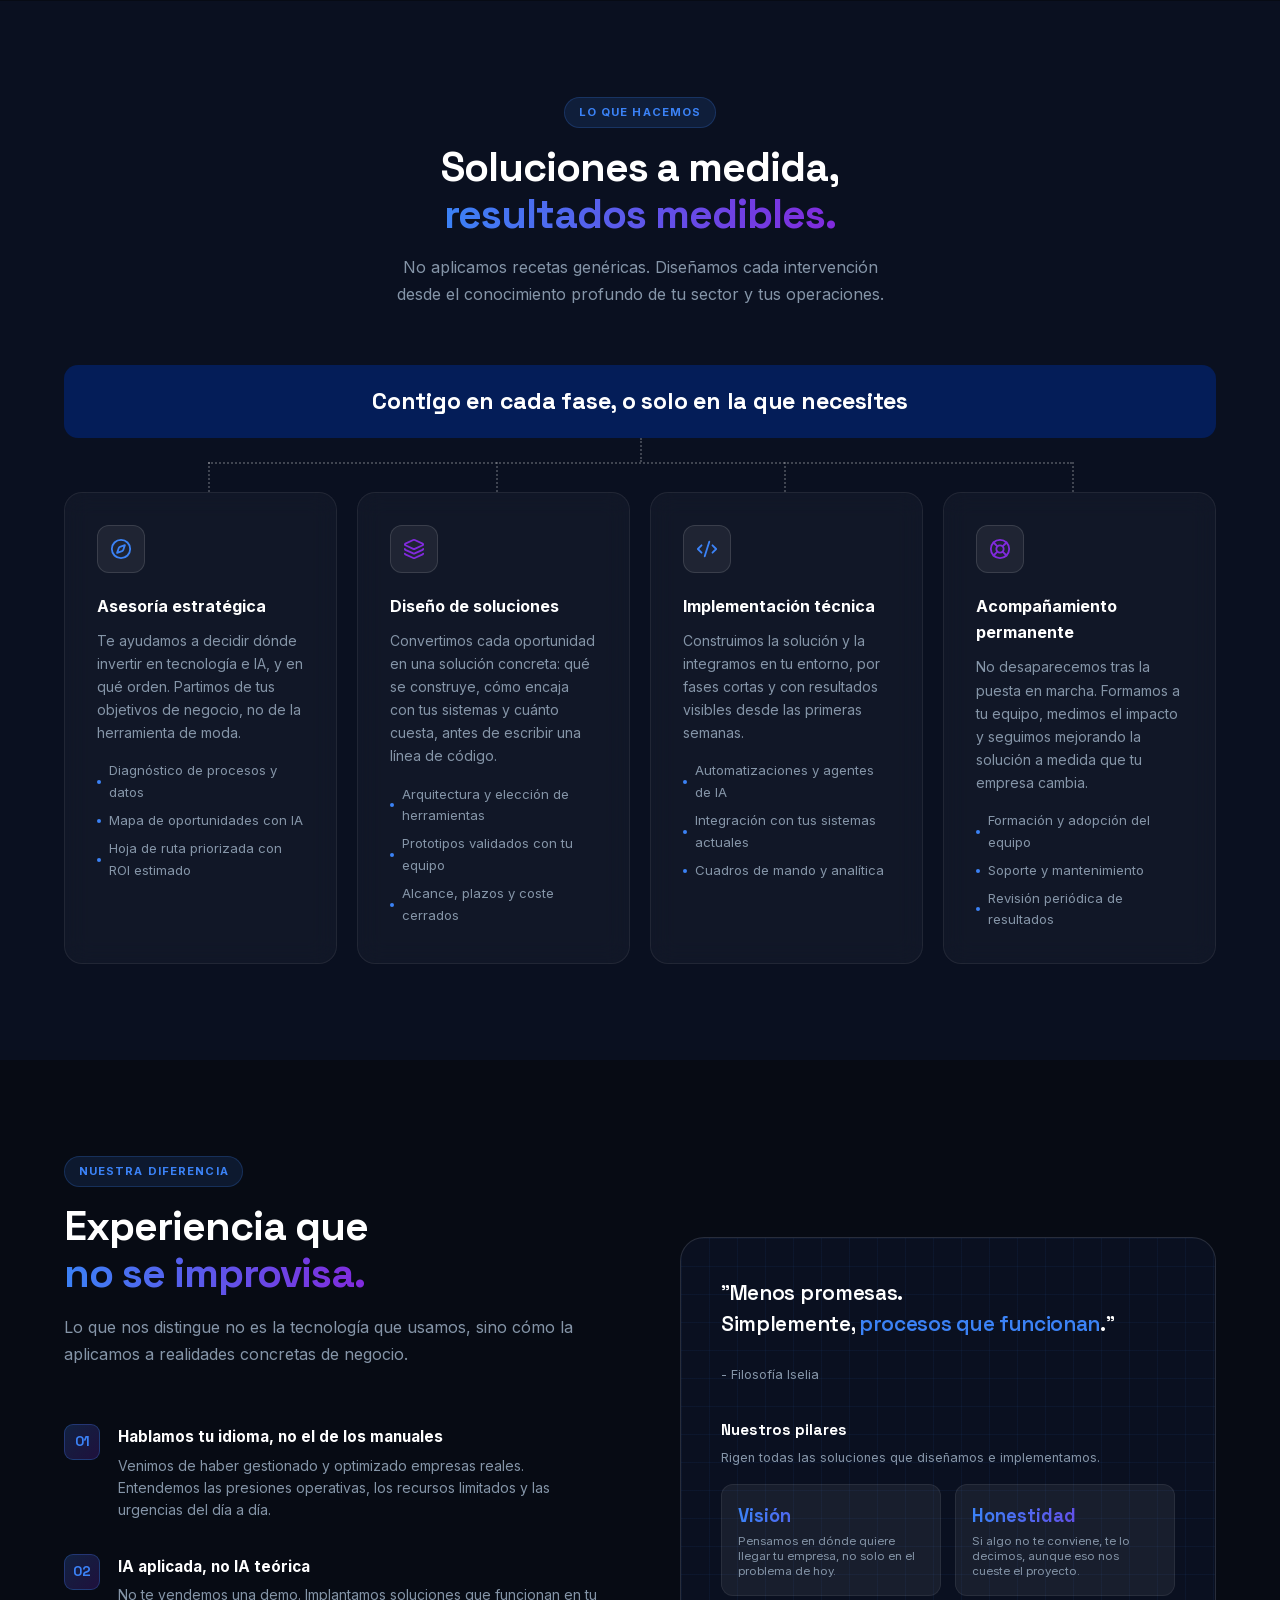
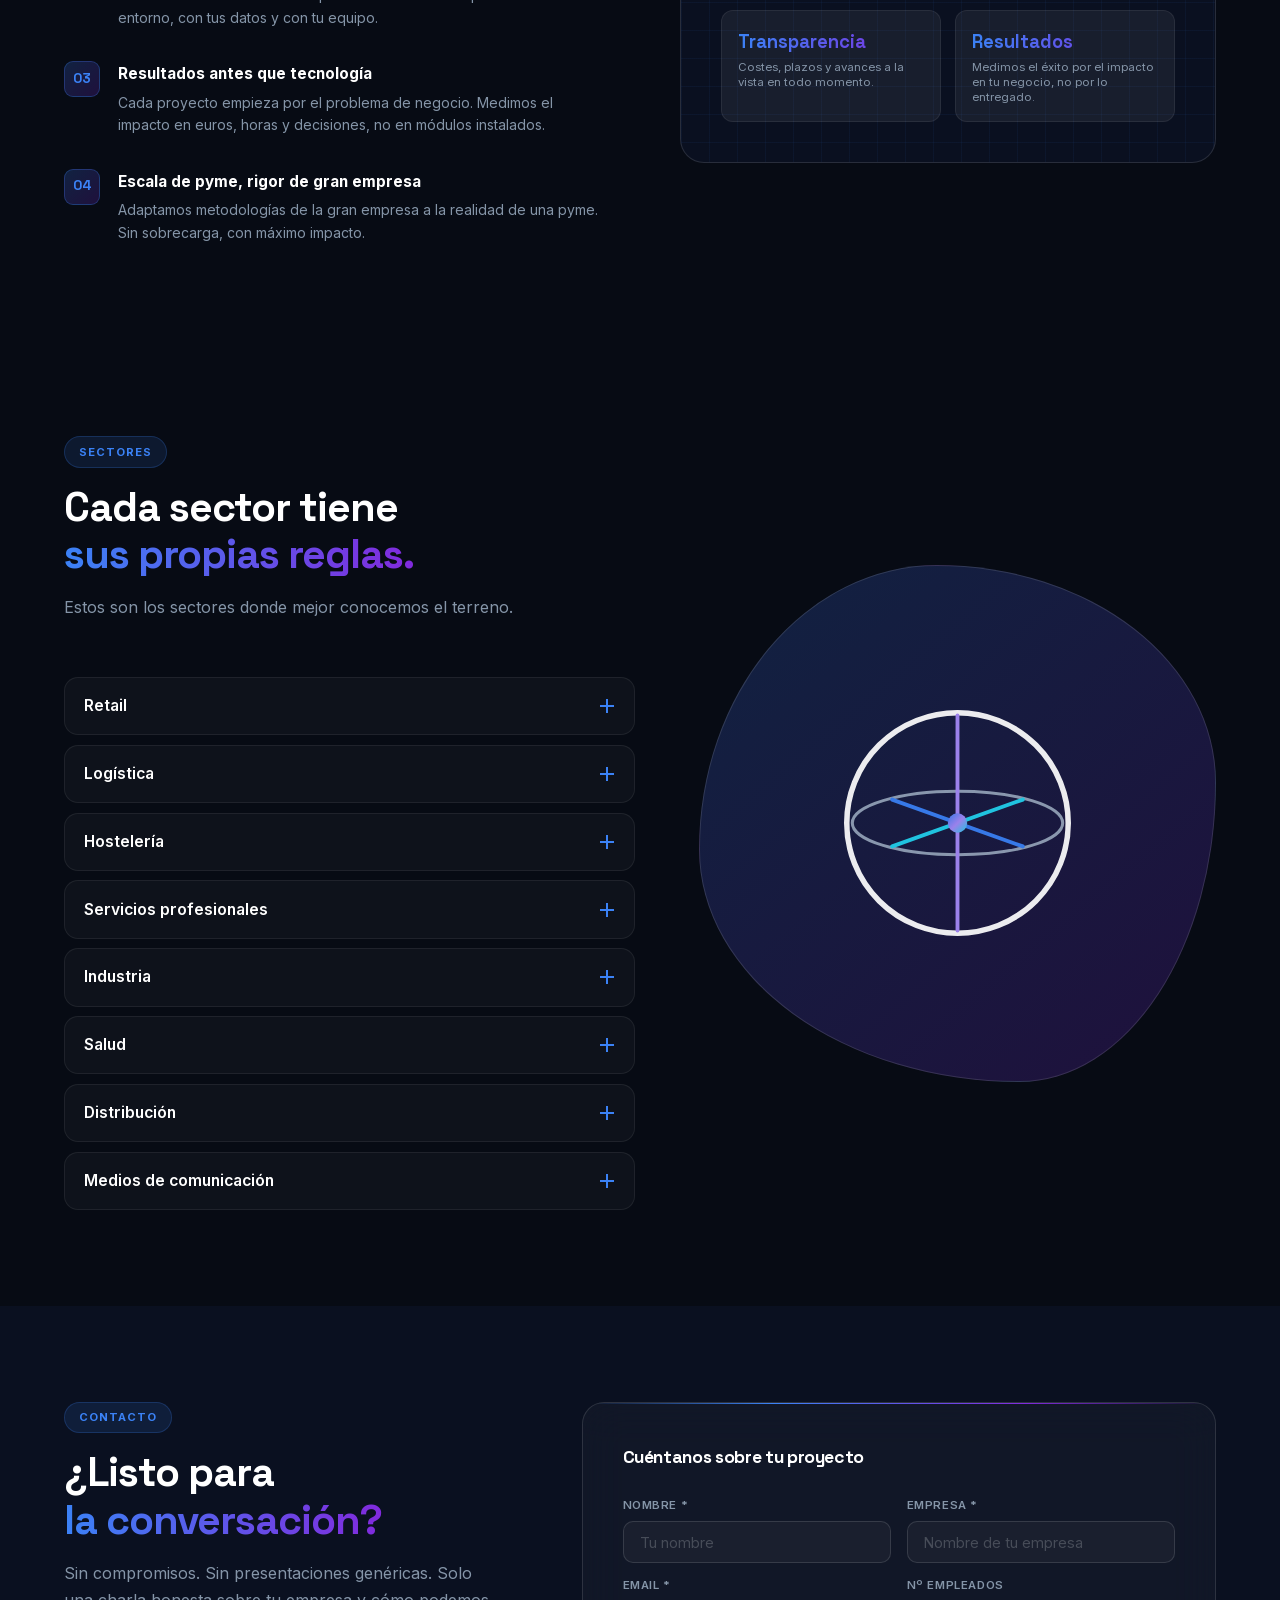
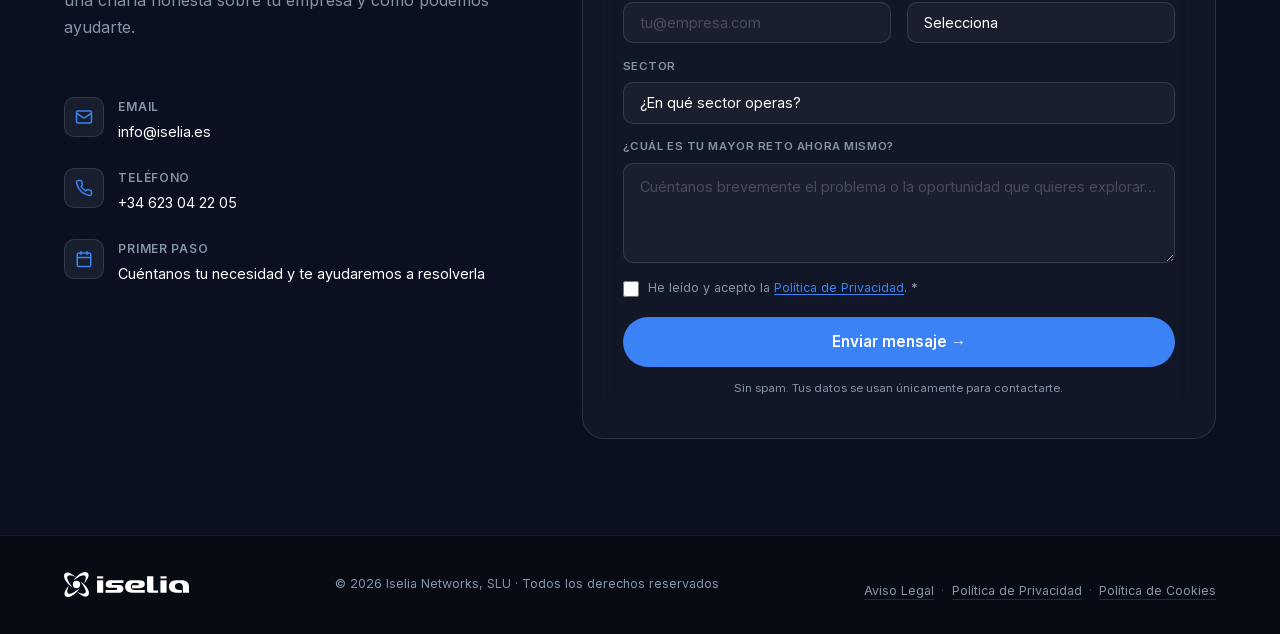
==== commit 7e073a5a: "Reword the why quote to 'Simplemente, procesos que funcionan'" ====
--- a/index.html
+++ b/index.html
@@ -317,7 +317,7 @@
     </div>
     <div class="why-panel reveal reveal-delay-2">
       <div class="why-panel-content">
-        <p class="why-quote" data-i18n="why-quote">"Menos promesas.<br />Más <span class="hi">procesos que funcionan</span>."</p>
+        <p class="why-quote" data-i18n="why-quote">"Menos promesas.<br />Simplemente, <span class="hi">procesos que funcionan</span>."</p>
         <p class="why-author" data-i18n="why-author">- Filosofía Iselia</p>
         <p class="why-pillars-title" data-i18n="pillars-title">Nuestros pilares</p>
         <p class="why-pillars-sub" data-i18n="pillars-sub">Rigen todas las soluciones que diseñamos e implementamos.</p>
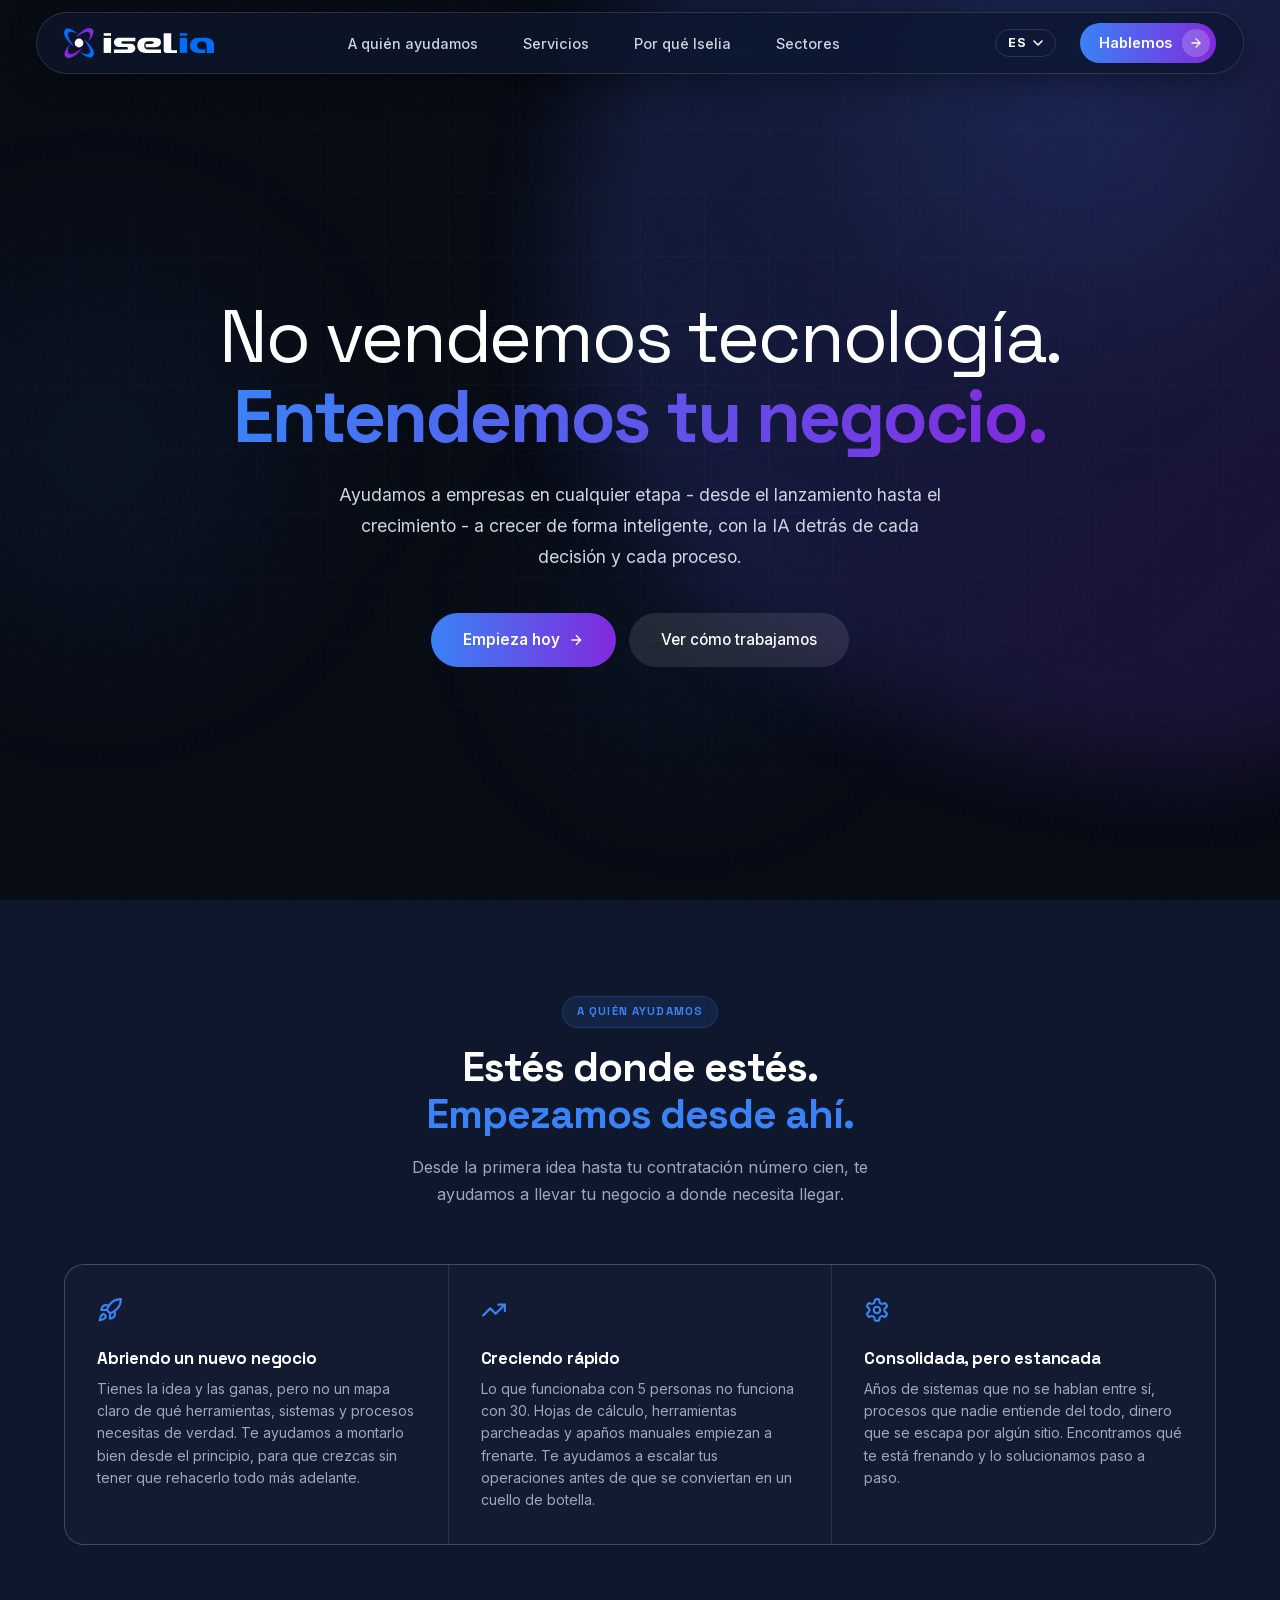
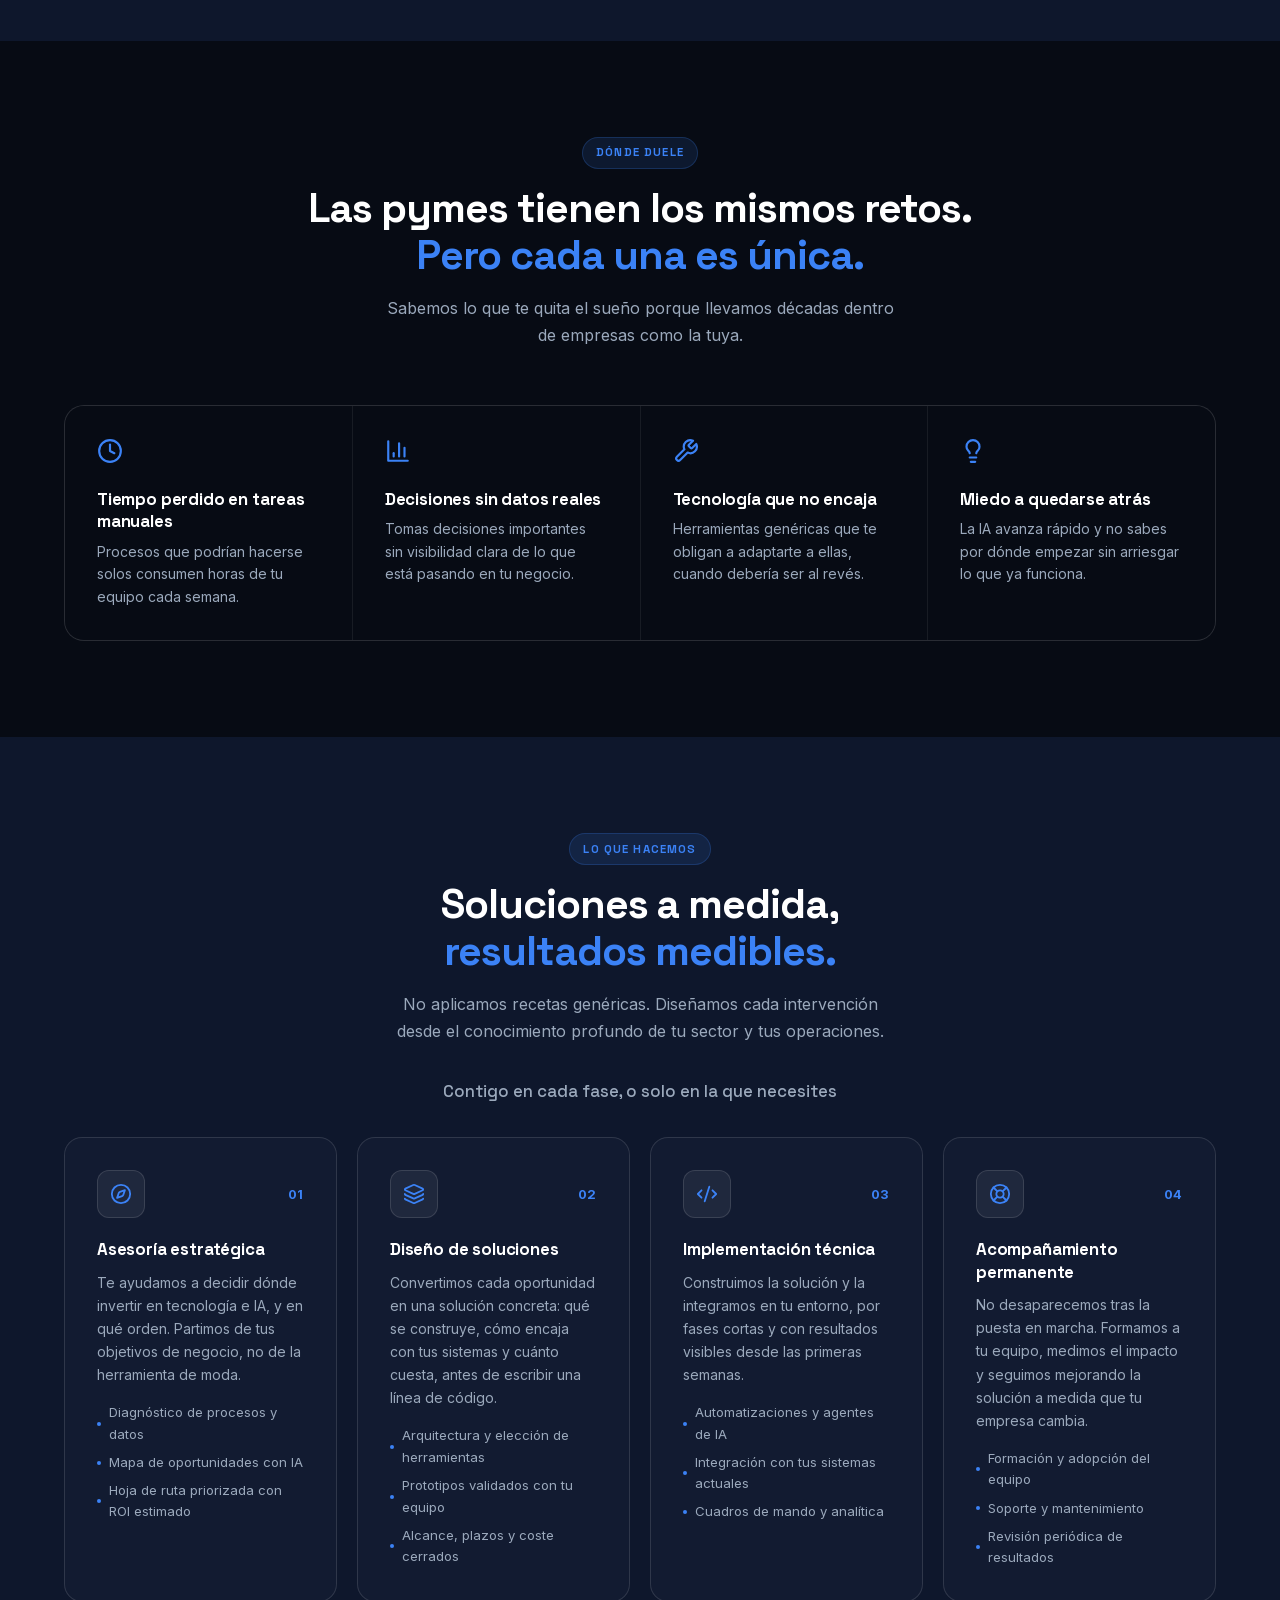
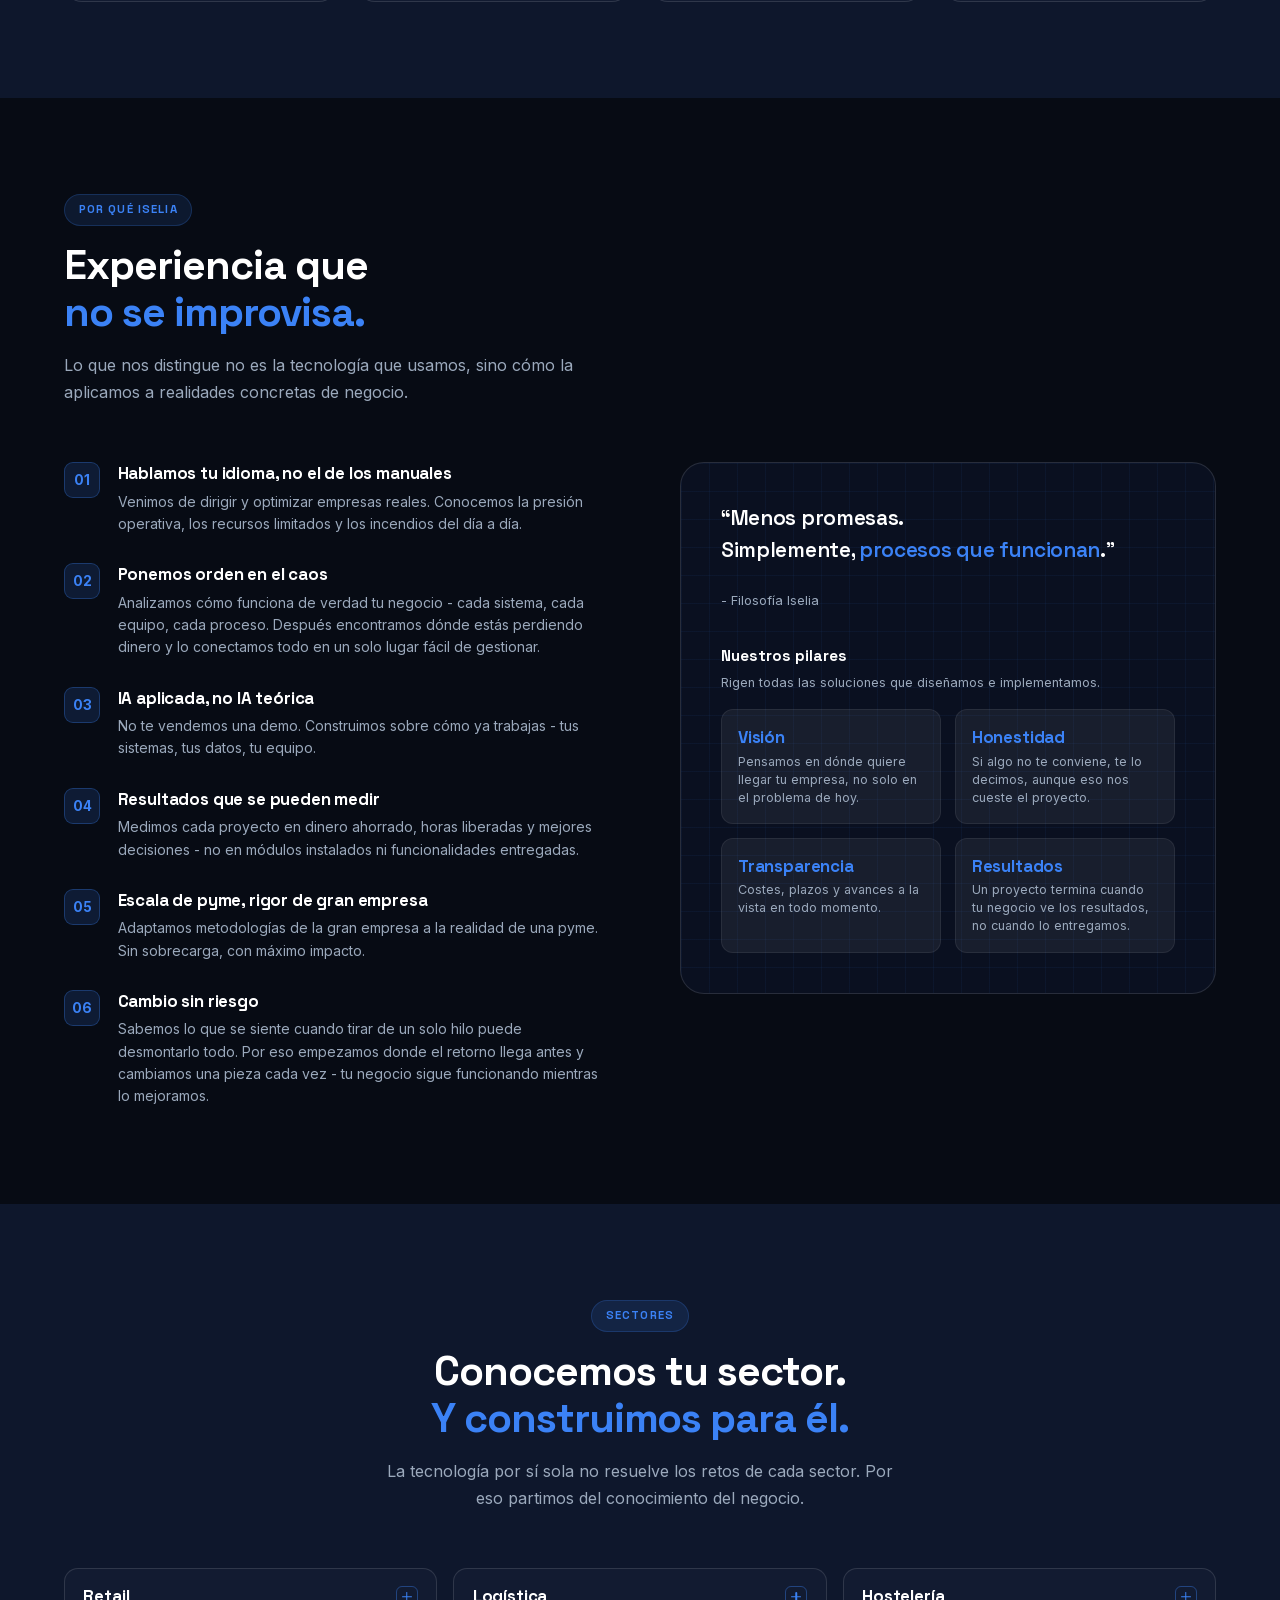
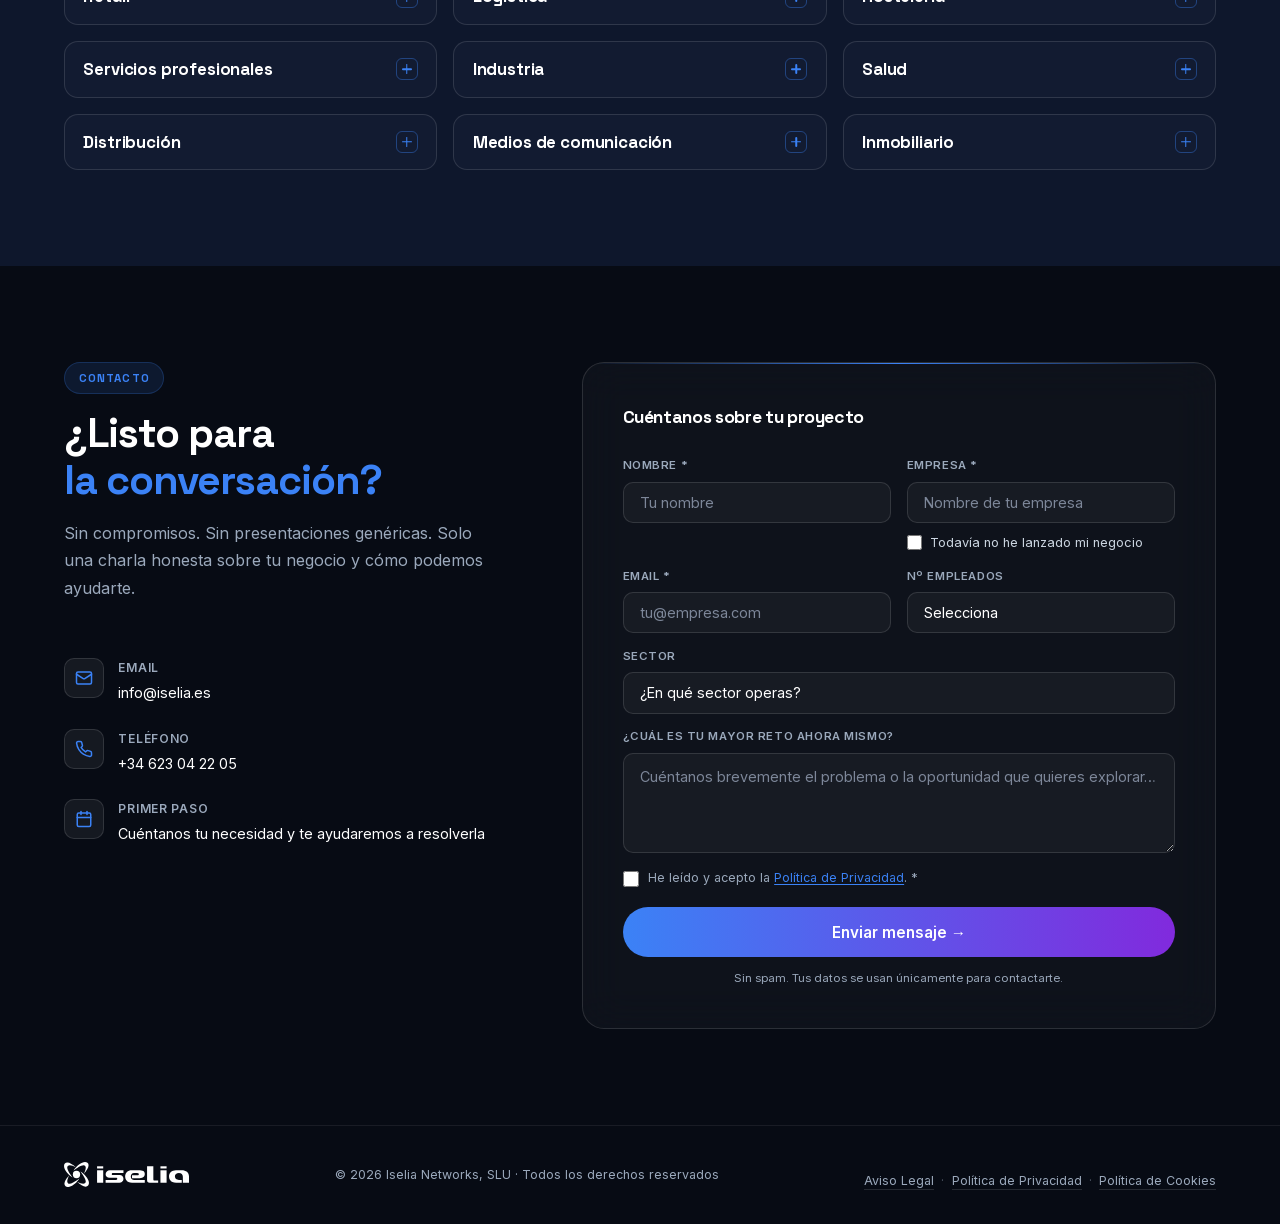
==== commit dcb045ca: "Apply the October website changes and add Real estate Implements Iryna's "Iselia - website changes" " ====
--- a/index.html
+++ b/index.html
@@ -145,15 +145,13 @@
 <!-- NAV -->
 <nav id="navbar">
   <a href="#" class="nav-logo" aria-label="Iselia">
-    <img class="logo-light" src="assets/iselia-lockup-horizontal-color.svg" alt="Iselia" width="150" height="30" />
-    <img class="logo-dark" src="assets/iselia-lockup-horizontal-oscuro.svg" alt="" aria-hidden="true" width="150" height="30" />
+    <img src="assets/iselia-lockup-horizontal-oscuro.svg" alt="Iselia" width="150" height="30" />
   </a>
-  <button class="nav-mobile-btn" id="mobileToggle" aria-label="Menú"><svg xmlns="http://www.w3.org/2000/svg" viewBox="0 0 24 24" fill="none" stroke="currentColor" stroke-width="2" stroke-linecap="round" stroke-linejoin="round" aria-hidden="true"><line x1="4" y1="6" x2="20" y2="6"/><line x1="4" y1="12" x2="20" y2="12"/><line x1="4" y1="18" x2="20" y2="18"/></svg></button>
   <ul class="nav-links" id="navLinks">
-    <li><a href="#nosotros" data-i18n="nav-about">Nosotros</a></li>
+    <li><a href="#ayudamos" data-i18n="nav-who">A quién ayudamos</a></li>
     <li><a href="#servicios" data-i18n="nav-services">Servicios</a></li>
+    <li><a href="#por-que" data-i18n="nav-why">Por qué Iselia</a></li>
     <li><a href="#sectores" data-i18n="nav-sectors">Sectores</a></li>
-    <li><a href="#contacto" data-i18n="nav-contact">Contacto</a></li>
     <li class="lang-switcher" id="langSwitcher">
       <button type="button" class="lang-toggle" id="langToggle" aria-haspopup="true" aria-expanded="false" aria-label="Idioma">
         <span class="lang-code" id="langCode">ES</span>
@@ -164,8 +162,9 @@
         <li><button type="button" class="lang-btn" role="menuitem" data-lang="en" data-code="EN">English</button></li>
       </ul>
     </li>
-    <li><a href="#contacto" class="nav-cta" id="ctaLink" data-i18n="nav-cta">Hablemos</a></li>
   </ul>
+  <a href="#contacto" class="nav-cta" id="ctaLink"><span data-i18n="nav-cta">Hablemos</span><span class="cta-arrow" aria-hidden="true"><svg viewBox="0 0 24 24" fill="none" stroke="currentColor" stroke-width="2.2" stroke-linecap="round" stroke-linejoin="round"><path d="M5 12h14M12 5l7 7-7 7"/></svg></span></a>
+  <button class="nav-mobile-btn" id="mobileToggle" aria-label="Menú"><svg xmlns="http://www.w3.org/2000/svg" viewBox="0 0 24 24" fill="none" stroke="currentColor" stroke-width="2" stroke-linecap="round" stroke-linejoin="round" aria-hidden="true"><line x1="4" y1="6" x2="20" y2="6"/><line x1="4" y1="12" x2="20" y2="12"/><line x1="4" y1="18" x2="20" y2="18"/></svg></button>
 </nav>
 
 <!-- HERO -->
@@ -178,9 +177,9 @@
       <span class="grad">Entendemos tu negocio.</span>
     </h1>
     <p class="hero-desc" data-i18n="hero-desc">
-      Ayudamos a empresas reales a crecer de forma inteligente, con la potencia
-      de la inteligencia artificial al servicio de cada decisión y cada proceso
-      de tu pyme.
+      Ayudamos a empresas en cualquier etapa - desde el lanzamiento hasta el
+      crecimiento - a crecer de forma inteligente, con la IA detrás de cada
+      decisión y cada proceso.
     </p>
     <div class="hero-actions">
       <a href="#contacto" class="btn-primary" id="heroCta">
@@ -193,12 +192,36 @@
 </section>
 
 
+<!-- WHO WE HELP -->
+<section class="who section-alt" id="ayudamos">
+  <div class="section-eyebrow" data-i18n="who-eyebrow">A quién ayudamos</div>
+  <h2 class="section-title" data-i18n="who-title">Estés donde estés.<br /><span class="hl">Empezamos desde ahí.</span></h2>
+  <p class="section-sub" data-i18n="who-sub">Desde la primera idea hasta tu contratación número cien, te ayudamos a llevar tu negocio a donde necesita llegar.</p>
+  <div class="card-strip who-grid reveal">
+    <div class="problem-card">
+      <span class="problem-glyph"><svg xmlns="http://www.w3.org/2000/svg" viewBox="0 0 24 24" fill="none" stroke="currentColor" stroke-width="2" stroke-linecap="round" stroke-linejoin="round" aria-hidden="true"><path d="M4.5 16.5c-1.5 1.26-2 5-2 5s3.74-.5 5-2c.71-.84.7-2.13-.09-2.91a2.18 2.18 0 0 0-2.91-.09z"/><path d="m12 15-3-3a22 22 0 0 1 2-3.95A12.88 12.88 0 0 1 22 2c0 2.72-.78 7.5-6 11a22.35 22.35 0 0 1-4 2z"/><path d="M9 12H4s.55-3.03 2-4c1.62-1.08 5 0 5 0"/><path d="M12 15v5s3.03-.55 4-2c1.08-1.62 0-5 0-5"/></svg></span>
+      <h3 data-i18n="who-1-title">Abriendo un nuevo negocio</h3>
+      <p data-i18n="who-1-desc">Tienes la idea y las ganas, pero no un mapa claro de qué herramientas, sistemas y procesos necesitas de verdad. Te ayudamos a montarlo bien desde el principio, para que crezcas sin tener que rehacerlo todo más adelante.</p>
+    </div>
+    <div class="problem-card">
+      <span class="problem-glyph"><svg xmlns="http://www.w3.org/2000/svg" viewBox="0 0 24 24" fill="none" stroke="currentColor" stroke-width="2" stroke-linecap="round" stroke-linejoin="round" aria-hidden="true"><polyline points="22 7 13.5 15.5 8.5 10.5 2 17"/><polyline points="16 7 22 7 22 13"/></svg></span>
+      <h3 data-i18n="who-2-title">Creciendo rápido</h3>
+      <p data-i18n="who-2-desc">Lo que funcionaba con 5 personas no funciona con 30. Hojas de cálculo, herramientas parcheadas y apaños manuales empiezan a frenarte. Te ayudamos a escalar tus operaciones antes de que se conviertan en un cuello de botella.</p>
+    </div>
+    <div class="problem-card">
+      <span class="problem-glyph"><svg xmlns="http://www.w3.org/2000/svg" viewBox="0 0 24 24" fill="none" stroke="currentColor" stroke-width="2" stroke-linecap="round" stroke-linejoin="round" aria-hidden="true"><path d="M12.22 2h-.44a2 2 0 0 0-2 2v.18a2 2 0 0 1-1 1.73l-.43.25a2 2 0 0 1-2 0l-.15-.08a2 2 0 0 0-2.73.73l-.22.38a2 2 0 0 0 .73 2.73l.15.1a2 2 0 0 1 1 1.72v.51a2 2 0 0 1-1 1.74l-.15.09a2 2 0 0 0-.73 2.73l.22.38a2 2 0 0 0 2.73.73l.15-.08a2 2 0 0 1 2 0l.43.25a2 2 0 0 1 1 1.73V20a2 2 0 0 0 2 2h.44a2 2 0 0 0 2-2v-.18a2 2 0 0 1 1-1.73l.43-.25a2 2 0 0 1 2 0l.15.08a2 2 0 0 0 2.73-.73l.22-.39a2 2 0 0 0-.73-2.73l-.15-.08a2 2 0 0 1-1-1.74v-.5a2 2 0 0 1 1-1.74l.15-.09a2 2 0 0 0 .73-2.73l-.22-.38a2 2 0 0 0-2.73-.73l-.15.08a2 2 0 0 1-2 0l-.43-.25a2 2 0 0 1-1-1.73V4a2 2 0 0 0-2-2z"/><circle cx="12" cy="12" r="3"/></svg></span>
+      <h3 data-i18n="who-3-title">Consolidada, pero estancada</h3>
+      <p data-i18n="who-3-desc">Años de sistemas que no se hablan entre sí, procesos que nadie entiende del todo, dinero que se escapa por algún sitio. Encontramos qué te está frenando y lo solucionamos paso a paso.</p>
+    </div>
+  </div>
+</section>
+
 <!-- PROBLEM -->
-<section class="problem" id="nosotros">
-  <div class="section-eyebrow" data-i18n="prob-eyebrow">Por qué Iselia</div>
-  <h2 class="section-title" data-i18n="prob-title">Las pymes tienen los mismos retos.<br /><span class="grad">Pero cada una es única.</span></h2>
+<section class="problem" id="retos">
+  <div class="section-eyebrow" data-i18n="prob-eyebrow">Dónde duele</div>
+  <h2 class="section-title" data-i18n="prob-title">Las pymes tienen los mismos retos.<br /><span class="hl">Pero cada una es única.</span></h2>
   <p class="section-sub" data-i18n="prob-sub">Sabemos lo que te quita el sueño porque llevamos décadas dentro de empresas como la tuya.</p>
-  <div class="problem-grid reveal">
+  <div class="card-strip problem-grid reveal">
     <div class="problem-card">
       <span class="problem-glyph"><svg xmlns="http://www.w3.org/2000/svg" viewBox="0 0 24 24" fill="none" stroke="currentColor" stroke-width="2" stroke-linecap="round" stroke-linejoin="round" aria-hidden="true"><circle cx="12" cy="12" r="10"/><polyline points="12 6 12 12 16 14"/></svg></span>
       <h3 data-i18n="prob-1-title">Tiempo perdido en tareas manuales</h3>
@@ -212,10 +235,10 @@
     <div class="problem-card">
       <span class="problem-glyph"><svg xmlns="http://www.w3.org/2000/svg" viewBox="0 0 24 24" fill="none" stroke="currentColor" stroke-width="2" stroke-linecap="round" stroke-linejoin="round" aria-hidden="true"><path d="M14.7 6.3a1 1 0 0 0 0 1.4l1.6 1.6a1 1 0 0 0 1.4 0l3.77-3.77a6 6 0 0 1-7.94 7.94l-6.91 6.91a2.12 2.12 0 0 1-3-3l6.91-6.91a6 6 0 0 1 7.94-7.94l-3.76 3.76z"/></svg></span>
       <h3 data-i18n="prob-3-title">Tecnología que no encaja</h3>
-      <p data-i18n="prob-3-desc">Herramientas genéricas que no se adaptan a cómo trabajas tú, no al revés.</p>
-    </div>
-    <div class="problem-card">
-      <span class="problem-glyph"><svg xmlns="http://www.w3.org/2000/svg" viewBox="0 0 24 24" fill="none" stroke="currentColor" stroke-width="2" stroke-linecap="round" stroke-linejoin="round" aria-hidden="true"><path d="M4.5 16.5c-1.5 1.26-2 5-2 5s3.74-.5 5-2c.71-.84.7-2.13-.09-2.91a2.18 2.18 0 0 0-2.91-.09z"/><path d="m12 15-3-3a22 22 0 0 1 2-3.95A12.88 12.88 0 0 1 22 2c0 2.72-.78 7.5-6 11a22.35 22.35 0 0 1-4 2z"/><path d="M9 12H4s.55-3.03 2-4c1.62-1.08 5 0 5 0"/><path d="M12 15v5s3.03-.55 4-2c1.08-1.62 0-5 0-5"/></svg></span>
+      <p data-i18n="prob-3-desc">Herramientas genéricas que te obligan a adaptarte a ellas, cuando debería ser al revés.</p>
+    </div>
+    <div class="problem-card">
+      <span class="problem-glyph"><svg xmlns="http://www.w3.org/2000/svg" viewBox="0 0 24 24" fill="none" stroke="currentColor" stroke-width="2" stroke-linecap="round" stroke-linejoin="round" aria-hidden="true"><path d="M15 14c.2-1 .7-1.7 1.5-2.5 1-.9 1.5-2.2 1.5-3.5A6 6 0 0 0 6 8c0 1 .2 2.2 1.5 3.5.7.7 1.3 1.5 1.5 2.5"/><path d="M9 18h6"/><path d="M10 22h4"/></svg></span>
       <h3 data-i18n="prob-4-title">Miedo a quedarse atrás</h3>
       <p data-i18n="prob-4-desc">La IA avanza rápido y no sabes por dónde empezar sin arriesgar lo que ya funciona.</p>
     </div>
@@ -223,19 +246,17 @@
 </section>
 
 <!-- SERVICES -->
-<section class="services" id="servicios">
+<section class="services section-alt" id="servicios">
   <div class="section-eyebrow" data-i18n="svc-eyebrow">Lo que hacemos</div>
-  <h2 class="section-title" data-i18n="svc-title">Soluciones a medida,<br /><span class="grad">resultados medibles.</span></h2>
+  <h2 class="section-title" data-i18n="svc-title">Soluciones a medida,<br /><span class="hl">resultados medibles.</span></h2>
   <p class="section-sub" data-i18n="svc-sub">No aplicamos recetas genéricas. Diseñamos cada intervención desde el conocimiento profundo de tu sector y tus operaciones.</p>
-  <div class="svc-banner" data-i18n="svc-banner">Contigo en cada fase, o solo en la que necesites</div>
-  <div class="svc-connect" aria-hidden="true">
-    <span class="svc-stem"></span>
-    <span class="svc-bar"></span>
-    <span class="svc-drop"></span><span class="svc-drop"></span><span class="svc-drop"></span><span class="svc-drop"></span>
-  </div>
+  <p class="svc-banner" data-i18n="svc-banner">Contigo en cada fase, o solo en la que necesites</p>
   <div class="services-grid reveal">
     <div class="service-card">
-      <div class="service-icon-wrap"><svg xmlns="http://www.w3.org/2000/svg" viewBox="0 0 24 24" fill="none" stroke="currentColor" stroke-width="2" stroke-linecap="round" stroke-linejoin="round" aria-hidden="true"><path d="m16.24 7.76-1.804 5.411a2 2 0 0 1-1.265 1.265L7.76 16.24l1.804-5.411a2 2 0 0 1 1.265-1.265z"/><circle cx="12" cy="12" r="10"/></svg></div>
+      <div class="service-top">
+        <div class="service-icon-wrap"><svg xmlns="http://www.w3.org/2000/svg" viewBox="0 0 24 24" fill="none" stroke="currentColor" stroke-width="2" stroke-linecap="round" stroke-linejoin="round" aria-hidden="true"><path d="m16.24 7.76-1.804 5.411a2 2 0 0 1-1.265 1.265L7.76 16.24l1.804-5.411a2 2 0 0 1 1.265-1.265z"/><circle cx="12" cy="12" r="10"/></svg></div>
+        <span class="service-num">01</span>
+      </div>
       <h3 data-i18n="svc-1-title">Asesoría estratégica</h3>
       <p data-i18n="svc-1-desc">Te ayudamos a decidir dónde invertir en tecnología e IA, y en qué orden. Partimos de tus objetivos de negocio, no de la herramienta de moda.</p>
       <ul class="service-list">
@@ -245,7 +266,10 @@
       </ul>
     </div>
     <div class="service-card">
-      <div class="service-icon-wrap"><svg xmlns="http://www.w3.org/2000/svg" viewBox="0 0 24 24" fill="none" stroke="currentColor" stroke-width="2" stroke-linecap="round" stroke-linejoin="round" aria-hidden="true"><path d="M12.83 2.18a2 2 0 0 0-1.66 0L2.6 6.08a1 1 0 0 0 0 1.83l8.58 3.91a2 2 0 0 0 1.66 0l8.58-3.9a1 1 0 0 0 0-1.83z"/><path d="M2 12a1 1 0 0 0 .58.91l8.6 3.91a2 2 0 0 0 1.65 0l8.58-3.9A1 1 0 0 0 22 12"/><path d="M2 17a1 1 0 0 0 .58.91l8.6 3.91a2 2 0 0 0 1.65 0l8.58-3.9A1 1 0 0 0 22 17"/></svg></div>
+      <div class="service-top">
+        <div class="service-icon-wrap"><svg xmlns="http://www.w3.org/2000/svg" viewBox="0 0 24 24" fill="none" stroke="currentColor" stroke-width="2" stroke-linecap="round" stroke-linejoin="round" aria-hidden="true"><path d="M12.83 2.18a2 2 0 0 0-1.66 0L2.6 6.08a1 1 0 0 0 0 1.83l8.58 3.91a2 2 0 0 0 1.66 0l8.58-3.9a1 1 0 0 0 0-1.83z"/><path d="M2 12a1 1 0 0 0 .58.91l8.6 3.91a2 2 0 0 0 1.65 0l8.58-3.9A1 1 0 0 0 22 12"/><path d="M2 17a1 1 0 0 0 .58.91l8.6 3.91a2 2 0 0 0 1.65 0l8.58-3.9A1 1 0 0 0 22 17"/></svg></div>
+        <span class="service-num">02</span>
+      </div>
       <h3 data-i18n="svc-2-title">Diseño de soluciones</h3>
       <p data-i18n="svc-2-desc">Convertimos cada oportunidad en una solución concreta: qué se construye, cómo encaja con tus sistemas y cuánto cuesta, antes de escribir una línea de código.</p>
       <ul class="service-list">
@@ -255,7 +279,10 @@
       </ul>
     </div>
     <div class="service-card">
-      <div class="service-icon-wrap"><svg xmlns="http://www.w3.org/2000/svg" viewBox="0 0 24 24" fill="none" stroke="currentColor" stroke-width="2" stroke-linecap="round" stroke-linejoin="round" aria-hidden="true"><path d="m18 16 4-4-4-4"/><path d="m6 8-4 4 4 4"/><path d="m14.5 4-5 16"/></svg></div>
+      <div class="service-top">
+        <div class="service-icon-wrap"><svg xmlns="http://www.w3.org/2000/svg" viewBox="0 0 24 24" fill="none" stroke="currentColor" stroke-width="2" stroke-linecap="round" stroke-linejoin="round" aria-hidden="true"><path d="m18 16 4-4-4-4"/><path d="m6 8-4 4 4 4"/><path d="m14.5 4-5 16"/></svg></div>
+        <span class="service-num">03</span>
+      </div>
       <h3 data-i18n="svc-3-title">Implementación técnica</h3>
       <p data-i18n="svc-3-desc">Construimos la solución y la integramos en tu entorno, por fases cortas y con resultados visibles desde las primeras semanas.</p>
       <ul class="service-list">
@@ -265,7 +292,10 @@
       </ul>
     </div>
     <div class="service-card">
-      <div class="service-icon-wrap"><svg xmlns="http://www.w3.org/2000/svg" viewBox="0 0 24 24" fill="none" stroke="currentColor" stroke-width="2" stroke-linecap="round" stroke-linejoin="round" aria-hidden="true"><circle cx="12" cy="12" r="10"/><path d="m4.93 4.93 4.24 4.24"/><path d="m14.83 9.17 4.24-4.24"/><path d="m14.83 14.83 4.24 4.24"/><path d="m9.17 14.83-4.24 4.24"/><circle cx="12" cy="12" r="4"/></svg></div>
+      <div class="service-top">
+        <div class="service-icon-wrap"><svg xmlns="http://www.w3.org/2000/svg" viewBox="0 0 24 24" fill="none" stroke="currentColor" stroke-width="2" stroke-linecap="round" stroke-linejoin="round" aria-hidden="true"><circle cx="12" cy="12" r="10"/><path d="m4.93 4.93 4.24 4.24"/><path d="m14.83 9.17 4.24-4.24"/><path d="m14.83 14.83 4.24 4.24"/><path d="m9.17 14.83-4.24 4.24"/><circle cx="12" cy="12" r="4"/></svg></div>
+        <span class="service-num">04</span>
+      </div>
       <h3 data-i18n="svc-4-title">Acompañamiento permanente</h3>
       <p data-i18n="svc-4-desc">No desaparecemos tras la puesta en marcha. Formamos a tu equipo, medimos el impacto y seguimos mejorando la solución a medida que tu empresa cambia.</p>
       <ul class="service-list">
@@ -278,46 +308,58 @@
 </section>
 
 <!-- WHY -->
-<section class="why">
+<section class="why" id="por-que">
+  <div class="section-eyebrow" data-i18n="why-eyebrow">Por qué Iselia</div>
+  <h2 class="section-title" data-i18n="why-title">Experiencia que<br /><span class="hl">no se improvisa.</span></h2>
+  <p class="section-sub" data-i18n="why-sub">Lo que nos distingue no es la tecnología que usamos, sino cómo la aplicamos a realidades concretas de negocio.</p>
   <div class="why-layout">
-    <div>
-      <div class="section-eyebrow" data-i18n="why-eyebrow">Nuestra diferencia</div>
-      <h2 class="section-title" data-i18n="why-title">Experiencia que<br /><span class="grad">no se improvisa.</span></h2>
-      <p class="section-sub" data-i18n="why-sub">Lo que nos distingue no es la tecnología que usamos, sino cómo la aplicamos a realidades concretas de negocio.</p>
-      <div class="why-points reveal">
-        <div class="why-point">
-          <div class="why-num">01</div>
-          <div>
-            <h3 data-i18n="why-1-title">Hablamos tu idioma, no el de los manuales</h3>
-            <p data-i18n="why-1-desc">Venimos de haber gestionado y optimizado empresas reales. Entendemos las presiones operativas, los recursos limitados y las urgencias del día a día.</p>
-          </div>
-        </div>
-        <div class="why-point">
-          <div class="why-num">02</div>
-          <div>
-            <h3 data-i18n="why-2-title">IA aplicada, no IA teórica</h3>
-            <p data-i18n="why-2-desc">No te vendemos una demo. Implantamos soluciones que funcionan en tu entorno, con tus datos y con tu equipo.</p>
-          </div>
-        </div>
-        <div class="why-point">
-          <div class="why-num">03</div>
-          <div>
-            <h3 data-i18n="why-3-title">Resultados antes que tecnología</h3>
-            <p data-i18n="why-3-desc">Cada proyecto empieza por el problema de negocio. Medimos el impacto en euros, horas y decisiones, no en módulos instalados.</p>
-          </div>
-        </div>
-        <div class="why-point">
-          <div class="why-num">04</div>
-          <div>
-            <h3 data-i18n="why-4-title">Escala de pyme, rigor de gran empresa</h3>
-            <p data-i18n="why-4-desc">Adaptamos metodologías de la gran empresa a la realidad de una pyme. Sin sobrecarga, con máximo impacto.</p>
-          </div>
+    <div class="why-points reveal">
+      <div class="why-point">
+        <div class="why-num">01</div>
+        <div>
+          <h3 data-i18n="why-1-title">Hablamos tu idioma, no el de los manuales</h3>
+          <p data-i18n="why-1-desc">Venimos de dirigir y optimizar empresas reales. Conocemos la presión operativa, los recursos limitados y los incendios del día a día.</p>
+        </div>
+      </div>
+      <div class="why-point">
+        <div class="why-num">02</div>
+        <div>
+          <h3 data-i18n="why-2-title">Ponemos orden en el caos</h3>
+          <p data-i18n="why-2-desc">Analizamos cómo funciona de verdad tu negocio - cada sistema, cada equipo, cada proceso. Después encontramos dónde estás perdiendo dinero y lo conectamos todo en un solo lugar fácil de gestionar.</p>
+        </div>
+      </div>
+      <div class="why-point">
+        <div class="why-num">03</div>
+        <div>
+          <h3 data-i18n="why-3-title">IA aplicada, no IA teórica</h3>
+          <p data-i18n="why-3-desc">No te vendemos una demo. Construimos sobre cómo ya trabajas - tus sistemas, tus datos, tu equipo.</p>
+        </div>
+      </div>
+      <div class="why-point">
+        <div class="why-num">04</div>
+        <div>
+          <h3 data-i18n="why-4-title">Resultados que se pueden medir</h3>
+          <p data-i18n="why-4-desc">Medimos cada proyecto en dinero ahorrado, horas liberadas y mejores decisiones - no en módulos instalados ni funcionalidades entregadas.</p>
+        </div>
+      </div>
+      <div class="why-point">
+        <div class="why-num">05</div>
+        <div>
+          <h3 data-i18n="why-5-title">Escala de pyme, rigor de gran empresa</h3>
+          <p data-i18n="why-5-desc">Adaptamos metodologías de la gran empresa a la realidad de una pyme. Sin sobrecarga, con máximo impacto.</p>
+        </div>
+      </div>
+      <div class="why-point">
+        <div class="why-num">06</div>
+        <div>
+          <h3 data-i18n="why-6-title">Cambio sin riesgo</h3>
+          <p data-i18n="why-6-desc">Sabemos lo que se siente cuando tirar de un solo hilo puede desmontarlo todo. Por eso empezamos donde el retorno llega antes y cambiamos una pieza cada vez - tu negocio sigue funcionando mientras lo mejoramos.</p>
         </div>
       </div>
     </div>
     <div class="why-panel reveal reveal-delay-2">
       <div class="why-panel-content">
-        <p class="why-quote" data-i18n="why-quote">"Menos promesas.<br />Simplemente, <span class="hi">procesos que funcionan</span>."</p>
+        <p class="why-quote" data-i18n="why-quote">“Menos promesas.<br />Simplemente, <span class="hi">procesos que funcionan</span>.”</p>
         <p class="why-author" data-i18n="why-author">- Filosofía Iselia</p>
         <p class="why-pillars-title" data-i18n="pillars-title">Nuestros pilares</p>
         <p class="why-pillars-sub" data-i18n="pillars-sub">Rigen todas las soluciones que diseñamos e implementamos.</p>
@@ -336,7 +378,7 @@
           </div>
           <div class="wm">
             <h3 class="wm-val" data-i18n="wm-4-val">Resultados</h3>
-            <p class="wm-label" data-i18n="wm-4-label">Medimos el éxito por el impacto en tu negocio, no por lo entregado.</p>
+            <p class="wm-label" data-i18n="wm-4-label">Un proyecto termina cuando tu negocio ve los resultados, no cuando lo entregamos.</p>
           </div>
         </div>
       </div>
@@ -345,50 +387,47 @@
 </section>
 
 <!-- SECTORES -->
-<section class="sectors-sec" id="sectores">
-  <div class="sectors-layout">
-    <div class="sectors-copy">
-      <div class="section-eyebrow" data-i18n="sec-eyebrow">Sectores</div>
-      <h2 class="section-title" data-i18n="sec-title">Cada sector tiene<br /><span class="grad">sus propias reglas.</span></h2>
-      <p class="section-sub" data-i18n="sec-sub">Estos son los sectores donde mejor conocemos el terreno.</p>
-      <div class="accordion">
-        <details class="acc-item">
-          <summary><span data-i18n="sec-retail-t">Retail</span><span class="acc-icon" aria-hidden="true"></span></summary>
-          <p data-i18n="sec-retail-d">.</p>
-        </details>
-        <details class="acc-item">
-          <summary><span data-i18n="sec-logistica-t">Logística</span><span class="acc-icon" aria-hidden="true"></span></summary>
-          <p data-i18n="sec-logistica-d">.</p>
-        </details>
-        <details class="acc-item">
-          <summary><span data-i18n="sec-hosteleria-t">Hostelería</span><span class="acc-icon" aria-hidden="true"></span></summary>
-          <p data-i18n="sec-hosteleria-d">.</p>
-        </details>
-        <details class="acc-item">
-          <summary><span data-i18n="sec-servicios-t">Servicios profesionales</span><span class="acc-icon" aria-hidden="true"></span></summary>
-          <p data-i18n="sec-servicios-d">.</p>
-        </details>
-        <details class="acc-item">
-          <summary><span data-i18n="sec-industria-t">Industria</span><span class="acc-icon" aria-hidden="true"></span></summary>
-          <p data-i18n="sec-industria-d">.</p>
-        </details>
-        <details class="acc-item">
-          <summary><span data-i18n="sec-salud-t">Salud</span><span class="acc-icon" aria-hidden="true"></span></summary>
-          <p data-i18n="sec-salud-d">.</p>
-        </details>
-        <details class="acc-item">
-          <summary><span data-i18n="sec-distrib-t">Distribución</span><span class="acc-icon" aria-hidden="true"></span></summary>
-          <p data-i18n="sec-distrib-d">.</p>
-        </details>
-        <details class="acc-item">
-          <summary><span data-i18n="sec-medios-t">Medios de comunicación</span><span class="acc-icon" aria-hidden="true"></span></summary>
-          <p data-i18n="sec-medios-d">.</p>
-        </details>
-      </div>
-    </div>
-    <div class="sectors-visual" aria-hidden="true">
-      <img src="assets/iselia-favicon-oscuro.svg" alt="" width="574" height="574" loading="lazy" decoding="async" />
-    </div>
+<section class="sectors-sec section-alt" id="sectores">
+  <div class="section-eyebrow" data-i18n="sec-eyebrow">Sectores</div>
+  <h2 class="section-title" data-i18n="sec-title">Conocemos tu sector.<br /><span class="hl">Y construimos para él.</span></h2>
+  <p class="section-sub" data-i18n="sec-sub">La tecnología por sí sola no resuelve los retos de cada sector. Por eso partimos del conocimiento del negocio.</p>
+  <div class="accordion reveal">
+    <details class="acc-item">
+      <summary><span data-i18n="sec-retail-t">Retail</span><span class="acc-icon" aria-hidden="true"></span></summary>
+      <p data-i18n="sec-retail-d">Stock, ventas y canales online y tienda física en una sola vista, con previsiones que reducen tanto el exceso de stock como las roturas.</p>
+    </details>
+    <details class="acc-item">
+      <summary><span data-i18n="sec-logistica-t">Logística</span><span class="acc-icon" aria-hidden="true"></span></summary>
+      <p data-i18n="sec-logistica-d">Rutas, seguimiento de envíos y operaciones de almacén conectados y automatizados - menos retrasos y menos llamadas de "¿dónde está mi pedido?".</p>
+    </details>
+    <details class="acc-item">
+      <summary><span data-i18n="sec-hosteleria-t">Hostelería</span><span class="acc-icon" aria-hidden="true"></span></summary>
+      <p data-i18n="sec-hosteleria-d">Reservas, turnos del personal y pedidos a proveedores que funcionan solos, para que tu equipo se dedique a los clientes.</p>
+    </details>
+    <details class="acc-item">
+      <summary><span data-i18n="sec-servicios-t">Servicios profesionales</span><span class="acc-icon" aria-hidden="true"></span></summary>
+      <p data-i18n="sec-servicios-d">Propuestas, control de horas y facturación automatizados - más horas facturables y menos horas de gestión.</p>
+    </details>
+    <details class="acc-item">
+      <summary><span data-i18n="sec-industria-t">Industria</span><span class="acc-icon" aria-hidden="true"></span></summary>
+      <p data-i18n="sec-industria-d">Datos de producción y mantenimiento en tiempo real, para detectar cuellos de botella y averías antes de que te cuesten dinero.</p>
+    </details>
+    <details class="acc-item">
+      <summary><span data-i18n="sec-salud-t">Salud</span><span class="acc-icon" aria-hidden="true"></span></summary>
+      <p data-i18n="sec-salud-d">Citas, historiales y gestión administrativa simplificados, con los datos sensibles tratados como exige la normativa sanitaria.</p>
+    </details>
+    <details class="acc-item">
+      <summary><span data-i18n="sec-distrib-t">Distribución</span><span class="acc-icon" aria-hidden="true"></span></summary>
+      <p data-i18n="sec-distrib-d">Pedidos, inventario y proveedores sincronizados entre tus sistemas, con márgenes claros por cliente y por producto.</p>
+    </details>
+    <details class="acc-item">
+      <summary><span data-i18n="sec-medios-t">Medios de comunicación</span><span class="acc-icon" aria-hidden="true"></span></summary>
+      <p data-i18n="sec-medios-d">Flujos de contenido, datos de audiencia y venta de publicidad conectados, para ver qué funciona y qué genera ingresos de verdad.</p>
+    </details>
+    <details class="acc-item">
+      <summary><span data-i18n="sec-inmob-t">Inmobiliario</span><span class="acc-icon" aria-hidden="true"></span></summary>
+      <p data-i18n="sec-inmob-d">Cartera de inmuebles, contactos y visitas en un solo lugar, con seguimientos que se hacen solos y una visión clara de cada operación en curso.</p>
+    </details>
   </div>
 </section>
 
@@ -397,8 +436,8 @@
   <div class="contact-layout">
     <div>
       <div class="section-eyebrow" data-i18n="contact-eyebrow">Contacto</div>
-      <h2 class="section-title" data-i18n="contact-title">¿Listo para<br /><span class="grad">la conversación?</span></h2>
-      <p class="section-sub" data-i18n="contact-sub">Sin compromisos. Sin presentaciones genéricas. Solo una charla honesta sobre tu empresa y cómo podemos ayudarte.</p>
+      <h2 class="section-title" data-i18n="contact-title">¿Listo para<br /><span class="hl">la conversación?</span></h2>
+      <p class="section-sub" data-i18n="contact-sub">Sin compromisos. Sin presentaciones genéricas. Solo una charla honesta sobre tu negocio y cómo podemos ayudarte.</p>
       <div class="contact-info">
         <div class="contact-item">
           <div class="contact-icon"><svg xmlns="http://www.w3.org/2000/svg" viewBox="0 0 24 24" fill="none" stroke="currentColor" stroke-width="2" stroke-linecap="round" stroke-linejoin="round" aria-hidden="true"><rect width="20" height="16" x="2" y="4" rx="2"/><path d="m22 7-8.97 5.7a1.94 1.94 0 0 1-2.06 0L2 7"/></svg></div>
@@ -434,8 +473,13 @@
             <input type="text" id="nombre" name="nombre" data-i18n-ph="form-name-ph" placeholder="Tu nombre" required />
           </div>
           <div class="form-group">
-            <label for="empresa" data-i18n="form-company-lbl">Empresa *</label>
+            <label for="empresa"><span id="empresaReq" data-i18n="form-company-lbl">Empresa *</span><span id="empresaOpt" data-i18n="form-company-lbl-opt" hidden>Empresa (opcional)</span></label>
             <input type="text" id="empresa" name="empresa" data-i18n-ph="form-company-ph" placeholder="Nombre de tu empresa" required />
+            <div class="form-check">
+              <input type="checkbox" id="sinLanzar" name="sin_lanzar" />
+              <label for="sinLanzar" data-i18n="form-nolaunch">Todavía no he lanzado mi negocio</label>
+            </div>
+            <p class="form-hint" id="sinLanzarHint" data-i18n="form-nolaunch-hint" hidden>Genial - cuéntanos tu idea abajo y nosotros nos encargamos del resto.</p>
           </div>
         </div>
         <div class="form-row">
@@ -443,7 +487,7 @@
             <label for="email" data-i18n="form-email-lbl">Email *</label>
             <input type="email" id="email" name="email" placeholder="tu@empresa.com" required />
           </div>
-          <div class="form-group">
+          <div class="form-group" id="empleadosGroup">
             <label for="empleados" data-i18n="form-emp-lbl">Nº empleados</label>
             <select id="empleados" name="empleados">
               <option value="" data-i18n="form-emp-ph">Selecciona</option>
@@ -465,7 +509,9 @@
             <option value="servicios"  data-i18n="form-sector-4">Servicios profesionales</option>
             <option value="industria"  data-i18n="form-sector-5">Industria / Manufactura</option>
             <option value="salud"      data-i18n="form-sector-6">Salud / Bienestar</option>
+            <option value="distribucion" data-i18n="form-sector-9">Distribución</option>
             <option value="medios"     data-i18n="form-sector-7">Medios de comunicación</option>
+            <option value="inmobiliario" data-i18n="form-sector-10">Inmobiliario</option>
             <option value="otro"       data-i18n="form-sector-8">Otro</option>
           </select>
         </div>
--- a/styles.css
+++ b/styles.css
@@ -51,25 +51,26 @@
      de contraste (falla incluso AA-grande) y el azul a 4.32:1. Ver CLAUDE.md. */
   --bg:          #070b14;
   --bg2:         #0a1020;
+  /* Fondo de las secciones alternas (A quien ayudamos, Lo que hacemos,
+     Sectores): un escalon por encima de --bg con el mismo tono navy, solo
+     para que se vea donde empieza y acaba cada seccion. */
+  --bg-alt:      #0e172c;
   --white:     #ffffff;
   --text:      #cbd5e1;
-  /* #64748b se quedaba en 3.75-4.14:1 sobre los tres fondos oscuros (PageSpeed
-     20-09-2026: 22 nodos fallando color-contrast). Este da 5.84:1 sobre el
-     fondo del formulario #111727, el mas claro de los tres. */
-  --muted:     #8595a8;
+  /* Gris secundario. #64748b fallaba AA (PageSpeed 20-09-2026); #8595a8 lo
+     arreglo y el 09-10-2026 se aclaro otro par de tonos por legibilidad:
+     7.6:1 sobre --bg-alt y 6.9:1 sobre una tarjeta encima de el. */
+  --muted:     #9ba9bc;
   --border:    rgba(255,255,255,.07);
   --border2:   rgba(255,255,255,.12);
   --glass:     rgba(255,255,255,.03);
   --glass2:    rgba(255,255,255,.06);
 
-  /* Header claro. #f2f5fa es la superficie clara del propio manual
-     (muestreada de sus paginas: 64-70% blanco, 7-19% de este tono).
-     Texto encima: navy 14.5:1, muted 5.5:1. Azul Iselia da 3.37:1 sobre
-     ella, asi que NO se usa para texto aqui, solo el subrayado decorativo. */
-  --surface:       #f2f5fa;
-  --on-surface:    #041d58;
-  --on-surface-mut:#556579;
-  --surface-line:  rgba(4,29,88,.12);
+  /* Degradado azul -> violeta: SOLO el mensaje principal (segunda linea del
+     h1) y las acciones principales (botones primarios). El violeta no aparece
+     nunca suelto; todo lo demas que necesita acento va en azul solido. */
+  --grad:      linear-gradient(90deg, var(--blue) 0%, var(--violet) 100%);
+
 
   /* Estados del formulario (UI funcional, no paleta de marca). El formulario
      va sobre fondo oscuro, asi que estos son los tonos validos ahi. */
@@ -79,9 +80,10 @@
 
 html { scroll-behavior: smooth; }
 
-/* El nav es fixed (capsula de ~58px a .7rem del borde), asi que los destinos
-   de ancla necesitan holgura o quedan escondidos debajo. */
-section[id] { scroll-margin-top: 6rem; }
+/* El nav es fixed, asi que los destinos de ancla necesitan holgura o quedan
+   escondidos debajo. main.js mide el borde inferior real de la nav (escritorio
+   y movil) y lo deja en --nav-offset: la seccion arranca justo debajo. */
+section[id] { scroll-margin-top: var(--nav-offset, 5rem); }
 
 body {
   font-family: 'Inter', sans-serif;
@@ -118,7 +120,7 @@
 }
 .orb-2 {
   width: 500px; height: 500px;
-  background: radial-gradient(circle, rgba(129,42,221,.12) 0%, transparent 70%);
+  background: radial-gradient(circle, rgba(59,130,246,.10) 0%, transparent 70%);
   bottom: 200px; left: -150px;
   animation: drift2 22s ease-in-out infinite alternate;
 }
@@ -133,45 +135,37 @@
 @keyframes drift3 { from { transform: translate(0,0); } to { transform: translate(-40px, 50px); } }
 
 /* ─── NAV ────────────────────────────────── */
+/* Pildora flotante y siempre oscura: un tono por encima del fondo, borde
+   fino, sombra suave y cristal (backdrop-filter) para lo que pasa por
+   debajo al hacer scroll. Ya no hay estado claro arriba ni cambio de tema
+   con el scroll; el lockup es siempre el "color sobre fondo oscuro".
+   Los margenes exteriores salen de --gutter para que el borde izquierdo del
+   logo caiga justo en el borde izquierdo del contenido de las secciones:
+   inset + padding interno == --gutter. */
 nav {
+  /* Mismo --gutter que las secciones pero en %, que en un fixed se resuelve
+     contra el viewport sin la barra de scroll, como el 100% de las secciones. */
+  --gutter: max(5%, calc((100% - 1440px) / 2));
+  --nav-pad: min(1.75rem, calc(var(--gutter) - .75rem));
   position: fixed;
-  /* Pildora despegada del borde: los margenes exteriores van en top/left/
-     right y el padding pasa a ser interno. */
-  top: .7rem;
-  left: max(.7rem, calc((100% - 1560px) / 2));
-  right: max(.7rem, calc((100% - 1560px) / 2));
+  top: .75rem;
+  left: calc(var(--gutter) - var(--nav-pad));
+  right: calc(var(--gutter) - var(--nav-pad));
   z-index: 200;
   display: flex;
   align-items: center;
-  justify-content: space-between;
-  /* Mismo radio que los CTA: capsula completa. Con ~58px de alto el radio
-     efectivo es ~29px, asi que el padding lateral sube para que logo y CTA
-     no se metan en la curva. */
-  padding: .7rem clamp(1.5rem, 2.6vw, 2.25rem);
   gap: 1.5rem;
+  padding: .6rem calc(var(--nav-pad) - 1px);   /* -1px: el borde */
   border-radius: 999px;
-  /* Arriba del todo: claro y SOLIDO a proposito. Con alpha, el
-     backdrop-filter deja subir la pagina oscura y a .82 el tono efectivo
-     era ~#c7ccd6, un gris medio en vez de la superficie clara del manual.
-     Al hacer scroll (.scrolled, scrollY > 80 en main.js) pasa a oscuro, y
-     ahi si tiene sentido el cristal translucido. */
-  background: var(--surface);
-  border: 1px solid var(--surface-line);
-  box-shadow: 0 6px 28px rgba(4,29,88,.10);
-  transition: background-color .35s ease, border-color .35s ease,
-              box-shadow .35s ease;
-}
-nav.scrolled {
-  background: rgba(7,11,20,.72);
+  background: rgba(14,22,42,.78);
   backdrop-filter: blur(20px) saturate(180%);
-  border-color: var(--border2);
+  -webkit-backdrop-filter: blur(20px) saturate(180%);
+  border: 1px solid var(--border2);
   box-shadow: 0 8px 32px rgba(0,0,0,.38);
 }
 
-/* Lockup horizontal v3 (simbolo izquierda + wordmark). La nav tiene fondo
-   claro, asi que lleva el "logo principal" tal cual: orbitas en color,
-   nucleo y "isel" en azul noche. El footer, sobre fondo oscuro, usa la
-   monocroma blanca.
+/* Lockup horizontal v3 (simbolo izquierda + wordmark), variante "color sobre
+   fondo oscuro": la nav es oscura. El footer usa la monocroma blanca.
    Anchos reducidos un 25% sobre los originales (200/166/150) por peso visual.
    El simbolo es cuadrado, asi que su lado == alto del lockup == ancho/5.0132
    (el ratio cambio al encoger el wordmark y abrir el hueco; ver brand/):
@@ -180,60 +174,41 @@
      movil  113px -> simbolo 22px  por debajo del minimo, y bajo el suelo de 120px
    Solo el movil incumple el manual; si molesta, ahi toca el simbolo solo. */
 .nav-logo {
-  display: inline-grid;
-  align-items: center;
+  display: flex;
+  align-items: center;
+  flex-shrink: 0;
   text-decoration: none;
-  position: relative;
-  z-index: 1;
-}
-.nav-logo img {
-  width: 150px;
-  height: auto;
-  display: block;
-  grid-area: 1 / 1;            /* las dos variantes, una encima de otra */
-  transition: opacity .35s ease;
-}
-.nav-logo .logo-dark { opacity: 0; }
-nav.scrolled .nav-logo .logo-light { opacity: 0; }
-nav.scrolled .nav-logo .logo-dark  { opacity: 1; }
+}
+.nav-logo img { width: 150px; height: auto; display: block; }
 
 /* Enlaces centrados entre el logo y el grupo derecho (idioma + CTA). Dos
    margin-left:auto -uno antes del primer enlace y otro antes del idioma-
    parten el espacio libre por igual y dejan el grupo centrado. Con
-   justify-content:center no funciona: el primer auto se come todo el hueco. */
-.nav-links { display: flex; gap: 1.75rem; list-style: none; align-items: center; flex: 1; }
+   justify-content:center no funciona: el primer auto se come todo el hueco.
+   Huecos anchos e iguales entre enlaces: ~50px en escritorio. */
+.nav-links {
+  display: flex;
+  gap: clamp(1.75rem, 3.5vw, 3.25rem);
+  list-style: none;
+  align-items: center;
+  flex: 1;
+}
 .nav-links > li:first-child { margin-left: auto; }
 .nav-links .lang-switcher { margin-left: auto; }
 .nav-links a {
-  font-size: .875rem;
+  font-size: .9rem;
   font-weight: 500;
-  color: var(--on-surface-mut);
+  color: var(--text);
   text-decoration: none;
+  white-space: nowrap;
   transition: color .2s;
-  position: relative;
-  z-index: 1;
-}
-.nav-links a:hover { color: var(--on-surface); }
-.nav-links a.nav-active {
-  color: var(--on-surface);
-}
-nav.scrolled .nav-links a { color: var(--muted); }
-nav.scrolled .nav-links a:hover,
-nav.scrolled .nav-links a.nav-active { color: var(--white); }
-.nav-links a.nav-active::after {
-  content: '';
-  display: block;
-  height: 2px;
-  width: 100%;
-  background: linear-gradient(90deg, var(--blue), var(--violet));
-  border-radius: 2px;
-  margin-top: 2px;
-}
+}
+.nav-links a:hover { color: var(--white); }
+.nav-links a.nav-active { color: var(--blue); }
 
 /* ─── LANG SWITCHER ─────────────────────── */
-/* Desplegable, no los dos idiomas a la vista: sobre la cabecera clara los dos
-   codigos se confundian entre si y no se veia cual estaba activo. Ahora el
-   boton muestra SOLO el idioma en uso y el menu lista las dos opciones. */
+/* Desplegable, no los dos idiomas a la vista: el boton muestra SOLO el
+   idioma en uso y el menu lista las dos opciones. */
 .lang-switcher {
   display: flex;
   align-items: center;
@@ -244,19 +219,19 @@
   align-items: center;
   gap: .4rem;
   background: none;
-  border: 1px solid var(--surface-line);
+  border: 1px solid var(--border2);
   border-radius: 999px;
-  color: var(--on-surface);
+  color: var(--white);
   font-family: inherit;
   font-size: .78rem;
   font-weight: 700;
   letter-spacing: .06em;
   line-height: 1;
-  padding: .4rem .7rem;
+  padding: .45rem .75rem;
   cursor: pointer;
-  transition: background-color .2s, border-color .2s, color .2s;
-}
-.lang-toggle:hover { background: rgba(4,29,88,.06); }
+  transition: background-color .2s;
+}
+.lang-toggle:hover { background: var(--glass2); }
 .lang-caret { transition: transform .2s ease; }
 .lang-switcher.open .lang-caret { transform: rotate(180deg); }
 
@@ -268,10 +243,11 @@
   list-style: none;
   margin: 0;
   padding: .3rem;
-  background: var(--surface);
-  border: 1px solid var(--surface-line);
+  background: rgba(10,16,32,.96);
+  backdrop-filter: blur(20px) saturate(180%);
+  border: 1px solid var(--border2);
   border-radius: 16px;
-  box-shadow: 0 12px 30px rgba(4,29,88,.16);
+  box-shadow: 0 12px 30px rgba(0,0,0,.45);
   display: none;
   z-index: 30;
 }
@@ -285,7 +261,7 @@
   background: none;
   border: none;
   border-radius: 11px;
-  color: var(--on-surface-mut);
+  color: var(--muted);
   font-family: inherit;
   font-size: .84rem;
   font-weight: 500;
@@ -294,10 +270,8 @@
   cursor: pointer;
   transition: background-color .2s, color .2s;
 }
-.lang-btn:hover { background: rgba(4,29,88,.06); color: var(--on-surface); }
-.lang-btn.active { color: var(--on-surface); font-weight: 700; }
-/* El punto solo refuerza lo que ya dice el peso del texto: decorativo, como
-   el subrayado del enlace activo, asi que el azul vale pese a sus 3.37:1. */
+.lang-btn:hover { background: var(--glass2); color: var(--white); }
+.lang-btn.active { color: var(--white); font-weight: 700; }
 .lang-btn.active::after {
   content: '';
   width: 6px;
@@ -307,36 +281,37 @@
   flex: none;
 }
 
-nav.scrolled .lang-toggle { color: var(--white); border-color: var(--border2); }
-nav.scrolled .lang-toggle:hover { background: var(--glass2); }
-nav.scrolled .lang-menu {
-  background: rgba(10,16,32,.96);
-  backdrop-filter: blur(20px) saturate(180%);
-  border-color: var(--border2);
-  box-shadow: 0 12px 30px rgba(0,0,0,.45);
-}
-nav.scrolled .lang-btn { color: var(--muted); }
-nav.scrolled .lang-btn:hover { background: var(--glass2); color: var(--white); }
-nav.scrolled .lang-btn.active { color: var(--white); }
-
+/* CTA: pildora en degradado con la flecha en un circulo a la derecha. */
 .nav-cta {
-  padding: .55rem 1.35rem !important;
-  background: var(--blue) !important;
-  color: var(--white) !important;
+  display: inline-flex;
+  align-items: center;
+  gap: .6rem;
+  flex-shrink: 0;
+  padding: .4rem .4rem .4rem 1.2rem;
+  background: var(--grad);
+  color: var(--white);
   border-radius: 999px;
-  font-weight: 600 !important;
-  transition: filter .2s ease !important;
-}
-.nav-cta:hover {
-  filter: brightness(1.08);
-  color: var(--white) !important;
-}
+  font-size: .9rem;
+  font-weight: 600;
+  text-decoration: none;
+  white-space: nowrap;
+  transition: filter .2s ease;
+}
+.nav-cta:hover { filter: brightness(1.08); }
+.cta-arrow {
+  display: grid;
+  place-items: center;
+  width: 28px; height: 28px;
+  border-radius: 50%;
+  background: rgba(255,255,255,.2);
+}
+.cta-arrow svg { width: 14px; height: 14px; }
 
 .nav-mobile-btn {
   display: none;
   background: none;
-  border: 1px solid var(--surface-line);
-  color: var(--on-surface);
+  border: 1px solid var(--border2);
+  color: var(--white);
   border-radius: 999px;
   padding: .45rem .65rem;
   cursor: pointer;
@@ -396,14 +371,16 @@
   letter-spacing: -.03em;
   margin-bottom: 1.5rem;
 }
-.hero h1 .grad { font-weight: 700; }
-.hero h1 .grad,
-.section-title .grad {
-  background: linear-gradient(90deg, var(--blue) 0%, var(--violet) 100%);
+.hero h1 .grad {
+  font-weight: 700;
+  background: var(--grad);
   -webkit-background-clip: text;
   -webkit-text-fill-color: transparent;
   background-clip: text;
 }
+/* Segunda linea de los titulos de seccion: azul solido, el mismo de las
+   etiquetas. El degradado queda reservado al h1. */
+.section-title .hl { color: var(--blue); }
 
 .hero-desc {
   font-size: 1.1rem;
@@ -420,7 +397,7 @@
   align-items: center;
   gap: .5rem;
   padding: .9rem 2rem;
-  background: var(--blue);
+  background: var(--grad);
   color: var(--white);
   border: none;
   border-radius: 999px;
@@ -489,7 +466,8 @@
 .section-eyebrow {
   display: inline-flex;
   align-items: center;
-  font-size: .7rem;
+  font-family: 'Space Grotesk', sans-serif;
+  font-size: .72rem;
   font-weight: 700;
   letter-spacing: .1em;
   text-transform: uppercase;
@@ -501,14 +479,35 @@
   border: 1px solid rgba(59,130,246,.22);
 }
 
-/* Cabeceras centradas en las secciones de una columna (.why sigue a dos). */
-.problem > .section-eyebrow,
-.services > .section-eyebrow { display: inline-flex; }
-.problem, .services { text-align: center; }
+/* Secciones alternas: un escalon mas claro, a sangre, sin bordes entre una
+   y otra. Las tarjetas de dentro suben tambien un punto para no fundirse. */
+.section-alt { background: var(--bg-alt); }
+
+/* Cabeceras centradas en las secciones de una columna (.why va a la izquierda). */
+.who, .problem, .services, .sectors-sec { text-align: center; }
+.who .problem-card,
 .problem .problem-card,
-.services .service-card { text-align: left; }
+.services .service-card,
+.sectors-sec .acc-item { text-align: left; }
+.who > .section-sub,
 .problem > .section-sub,
-.services > .section-sub { margin-left: auto; margin-right: auto; }
+.services > .section-sub,
+.sectors-sec > .section-sub { margin-left: auto; margin-right: auto; }
+
+/* Titulos de tarjeta: mismo nivel, misma fuente, tamano y peso en todas las
+   secciones (A quien ayudamos, Donde duele, Lo que hacemos, puntos de Por que
+   Iselia, pilares y sectores). */
+.problem-card h3,
+.service-card h3,
+.why-point h3,
+.wm-val,
+.acc-item summary {
+  font-family: 'Space Grotesk', sans-serif;
+  font-size: 1.05rem;
+  font-weight: 700;
+  letter-spacing: -.01em;
+  line-height: 1.35;
+}
 .section-title {
   font-family: 'Space Grotesk', sans-serif;
   font-size: clamp(1.85rem, 3.2vw, 2.75rem);
@@ -526,17 +525,23 @@
   line-height: 1.7;
 }
 
-/* ─── PROBLEM ────────────────────────────── */
+/* ─── WHO / PROBLEM ──────────────────────── */
+/* Tarjetas en una sola caja con borde y divisores de 1px (el fondo de la caja
+   asoma por el hueco del grid). */
 .problem { background: var(--bg); }
-.problem-grid {
+.card-strip {
   display: grid;
-  grid-template-columns: repeat(auto-fit, minmax(240px, 1fr));
   gap: 1px;
   background: var(--border);
   border: 1px solid var(--border);
   border-radius: 20px;
   overflow: hidden;
 }
+.problem-grid { grid-template-columns: repeat(auto-fit, minmax(240px, 1fr)); }
+.who-grid     { grid-template-columns: repeat(3, 1fr); }
+.section-alt .card-strip { background: var(--border2); border-color: var(--border2); }
+.section-alt .problem-card { background: #121b31; }
+.section-alt .problem-card:hover { background: #152038; }
 .problem-card {
   padding: 2rem;
   background: var(--bg);
@@ -564,45 +569,29 @@
   color: var(--blue);
 }
 .problem-card h3 {
-  font-size: .95rem;
-  font-weight: 700;
   color: var(--white);
   margin-bottom: .5rem;
 }
 .problem-card p { font-size: .875rem; color: var(--muted); line-height: 1.6; }
 
 /* ─── SERVICES ───────────────────────────── */
-.services { background: var(--bg2); }
-/* 4 columnas fijas, no auto-fit: los conectores punteados se posicionan a
-   los centros de tarjeta (12.5/37.5/62.5/87.5 %) y necesitan un numero de
-   columnas conocido. Con auto-fit salian 3+1 y no alineaban. */
+/* 4 columnas fijas, no auto-fit: con auto-fit salian 3+1 a 1280px. */
 .services-grid {
   display: grid;
   grid-template-columns: repeat(4, 1fr);
   gap: 1.25rem;
 }
 
-/* Banner de seccion + arbol de conectores hacia las tarjetas. */
+/* Linea "Contigo en cada fase...": una nota, no un boton. Texto centrado,
+   gris como los subtitulos, del tamano de un titulo de tarjeta. */
 .svc-banner {
-  background: var(--navy);
-  color: var(--white);
   font-family: 'Space Grotesk', sans-serif;
-  font-size: clamp(1.05rem, 1.9vw, 1.45rem);
-  font-weight: 700;
-  letter-spacing: -.01em;
-  border-radius: 14px;
-  padding: 1.1rem 1.5rem;
+  font-size: 1.05rem;
+  font-weight: 500;
+  color: var(--muted);
   text-align: center;
-}
-.svc-connect { position: relative; height: 54px; }
-.svc-connect span { position: absolute; border-color: rgba(255,255,255,.22); }
-.svc-stem { left: 50%; top: 0; height: 24px; border-left: 2px dotted; }
-.svc-bar  { top: 24px; left: 12.5%; right: 12.5%; border-top: 2px dotted; }
-.svc-drop { top: 24px; height: 30px; border-left: 2px dotted; }
-.svc-drop:nth-child(3) { left: 12.5%; }
-.svc-drop:nth-child(4) { left: 37.5%; }
-.svc-drop:nth-child(5) { left: 62.5%; }
-.svc-drop:nth-child(6) { left: 87.5%; }
+  margin: -1.5rem auto 2rem;
+}
 .service-card {
   background: var(--glass);
   border: 1px solid var(--border);
@@ -624,26 +613,32 @@
 }
 .service-card:hover { border-color: rgba(59,130,246,.3); transform: translateY(-4px); }
 .service-card:hover::before { opacity: 1; }
-.service-card:nth-child(2):hover { border-color: rgba(129,42,221,.3); }
-.service-card:nth-child(2)::before { background: linear-gradient(90deg, transparent, var(--violet), transparent); }
-.service-card:nth-child(3):hover { border-color: rgba(59,130,246,.3); }
-.service-card:nth-child(3)::before { background: linear-gradient(90deg, transparent, var(--blue), transparent); }
-.service-card:nth-child(4):hover { border-color: rgba(129,42,221,.3); }
-.service-card:nth-child(4)::before { background: linear-gradient(90deg, transparent, var(--violet), transparent); }
+.section-alt .service-card { background: #121b31; border-color: var(--border2); }
+.section-alt .service-card:hover { border-color: rgba(59,130,246,.3); }
+
+/* Icono a la izquierda y numero de fase arriba a la derecha, en la misma linea. */
+.service-top {
+  display: flex;
+  align-items: center;
+  justify-content: space-between;
+  margin-bottom: 1.25rem;
+}
+.service-num {
+  font-size: .8rem;
+  font-weight: 700;
+  letter-spacing: .04em;
+  color: var(--blue);
+}
 
 .service-icon-wrap {
   width: 48px; height: 48px;
   border-radius: 12px;
   border: 1px solid var(--border2);
   display: flex; align-items: center; justify-content: center;
-  margin-bottom: 1.25rem;
   background: var(--glass2);
 }
 .service-icon-wrap svg { width: 22px; height: 22px; color: var(--blue); }
-.service-card:nth-child(2) .service-icon-wrap svg { color: var(--violet); }
-.service-card:nth-child(3) .service-icon-wrap svg { color: var(--blue); }
-.service-card:nth-child(4) .service-icon-wrap svg { color: var(--violet); }
-.service-card h3 { font-size: 1rem; font-weight: 700; color: var(--white); margin-bottom: .6rem; }
+.service-card h3 { color: var(--white); margin-bottom: .6rem; }
 .service-card p  { font-size: .875rem; color: var(--muted); line-height: 1.65; }
 .service-list { list-style: none; margin-top: 1rem; display: flex; flex-direction: column; gap: .4rem; }
 .service-list li {
@@ -661,27 +656,28 @@
 
 /* ─── WHY ────────────────────────────────── */
 .why { background: var(--bg); }
+/* Cabecera arriba y, debajo, puntos y panel arrancando a la misma altura: el
+   borde superior del panel queda a nivel del punto 01. */
 .why-layout {
   display: grid;
   grid-template-columns: 1fr 1fr;
   gap: 5rem;
-  align-items: center;
-}
-.why-points { display: flex; flex-direction: column; gap: 2rem; }
+  align-items: start;
+}
+.why-points { display: flex; flex-direction: column; gap: 1.75rem; }
 .why-point { display: flex; gap: 1.1rem; align-items: flex-start; }
 .why-num {
   flex-shrink: 0;
   width: 36px; height: 36px;
   border-radius: 9px;
-  background: linear-gradient(135deg, rgba(59,130,246,.2), rgba(129,42,221,.2));
+  background: rgba(59,130,246,.14);
   border: 1px solid rgba(59,130,246,.3);
   display: flex; align-items: center; justify-content: center;
-  font-family: 'Space Grotesk', sans-serif;
   font-size: .85rem;
   font-weight: 700;
   color: var(--blue);
 }
-.why-point h3 { font-size: .95rem; font-weight: 700; color: var(--white); margin-bottom: .35rem; }
+.why-point h3 { color: var(--white); margin-bottom: .35rem; }
 .why-point p  { font-size: .875rem; color: var(--muted); line-height: 1.6; }
 
 .why-panel {
@@ -733,19 +729,11 @@
   border-radius: 12px;
   padding: 1rem;
 }
-.wm-val {
-  font-family: 'Space Grotesk', sans-serif;
-  font-size: 1.15rem;
-  font-weight: 700;
-  background: linear-gradient(90deg, var(--blue), var(--violet));
-  -webkit-background-clip: text;
-  -webkit-text-fill-color: transparent;
-  background-clip: text;
-}
-.wm-label { font-size: .72rem; color: var(--muted); margin-top: .2rem; line-height: 1.3; }
+.wm-val { color: var(--blue); }
+.wm-label { font-size: .78rem; color: var(--muted); margin-top: .25rem; line-height: 1.45; }
 
 /* ─── CONTACT ────────────────────────────── */
-.contact { background: var(--bg2); }
+.contact { background: var(--bg); }
 .contact-layout {
   display: grid;
   grid-template-columns: 1fr 1.45fr;
@@ -789,7 +777,7 @@
   position: absolute;
   top: 0; left: 0; right: 0;
   height: 1px;
-  background: linear-gradient(90deg, transparent, var(--blue) 30%, var(--violet) 70%, transparent);
+  background: linear-gradient(90deg, transparent, var(--blue), transparent);
 }
 .form-heading {
   font-family: 'Space Grotesk', sans-serif;
@@ -826,7 +814,7 @@
   -webkit-appearance: none;
 }
 .form-group input::placeholder,
-.form-group textarea::placeholder { color: rgba(255,255,255,.2); }
+.form-group textarea::placeholder { color: #7d8799; }   /* 4.7:1 sobre el campo */
 .form-group input:focus,
 .form-group select:focus,
 .form-group textarea:focus {
@@ -841,7 +829,7 @@
 .form-submit {
   width: 100%;
   padding: .95rem;
-  background: var(--blue);
+  background: var(--grad);
   color: var(--white);
   border: none;
   border-radius: 999px;
@@ -857,6 +845,35 @@
 .form-submit:hover::after { transform: translateX(100%); }
 .form-submit:disabled { opacity: .6; cursor: not-allowed; filter: none; }
 
+/* Casilla "Todavia no he lanzado mi negocio", bajo el campo Empresa. */
+.form-check {
+  display: flex;
+  align-items: center;
+  gap: .5rem;
+  margin-top: .15rem;
+}
+.form-group .form-check input[type="checkbox"] {
+  -webkit-appearance: auto;
+  appearance: auto;
+  padding: 0;
+  margin: 0;
+  width: 15px;
+  height: 15px;
+  flex-shrink: 0;
+  accent-color: var(--blue);
+  cursor: pointer;
+}
+.form-group .form-check label {
+  font-size: .8rem;
+  font-weight: 400;
+  letter-spacing: 0;
+  text-transform: none;
+  color: var(--text);
+  cursor: pointer;
+}
+.form-hint { font-size: .8rem; color: var(--muted); line-height: 1.5; }
+.form-hint[hidden], .form-group[hidden] { display: none; }
+
 .form-error { font-size: .82rem; color: var(--err); text-align: center; margin-top: .5rem; }
 
 .form-note { font-size: .72rem; color: var(--muted); text-align: center; margin-top: .75rem; }
@@ -938,68 +955,65 @@
 footer p { font-size: .78rem; color: var(--muted); }
 
 /* ─── SECTORES (acordeon) ─────────────────── */
-/* <details>/<summary> nativo: accesible y sin JS. El marcador por defecto se
-   oculta y se dibuja un +/- propio. */
-.sectors-layout {
-  display: grid;
-  grid-template-columns: 1.05fr .95fr;
-  gap: clamp(2rem, 5vw, 4.5rem);
-  align-items: center;
-}
-.accordion { display: flex; flex-direction: column; gap: .6rem; }
+/* <details>/<summary> nativo: accesible y sin JS. Tres por fila; con flex-wrap
+   y justify-content:center la ultima fila (2) queda centrada. align-items:
+   flex-start hace que abrir uno solo empuje su propia fila, sin estirar a
+   los vecinos. */
+.accordion {
+  display: flex;
+  flex-wrap: wrap;
+  justify-content: center;
+  align-items: flex-start;
+  gap: 1rem;
+}
 .acc-item {
-  border: 1px solid var(--border);
+  flex: 0 0 calc((100% - 2rem) / 3);
+  border: 1px solid var(--border2);
   border-radius: 14px;
-  background: var(--glass);
-  transition: border-color .25s, background .25s;
-}
-.acc-item[open] { border-color: var(--border2); background: var(--glass2); }
+  background: #121b31;
+  transition: border-color .25s;
+}
+.acc-item:hover { border-color: rgba(59,130,246,.3); }
+.acc-item[open] { border-color: rgba(59,130,246,.55); }
 .acc-item summary {
   list-style: none;
   cursor: pointer;
-  padding: .95rem 1.2rem;
+  padding: 1rem 1.15rem;
   display: flex;
   align-items: center;
   justify-content: space-between;
   gap: 1rem;
-  font-weight: 600;
-  font-size: .98rem;
   color: var(--white);
 }
 .acc-item summary::-webkit-details-marker { display: none; }
-.acc-item summary:hover { color: var(--blue); }
-.acc-icon { position: relative; width: 16px; height: 16px; flex-shrink: 0; }
+/* "+" en una cajita que gira 45 grados y queda como "x" al abrir. */
+.acc-icon {
+  position: relative;
+  width: 22px; height: 22px;
+  flex-shrink: 0;
+  border: 1px solid rgba(59,130,246,.4);
+  border-radius: 6px;
+  transition: transform .25s ease;
+}
 .acc-icon::before,
 .acc-icon::after {
   content: '';
   position: absolute;
   left: 50%; top: 50%;
   background: var(--blue);
+  border-radius: 1px;
   transform: translate(-50%, -50%);
 }
-.acc-icon::before { width: 14px; height: 2px; }
-.acc-icon::after  { width: 2px; height: 14px; transition: transform .25s ease; }
-.acc-item[open] .acc-icon::after { transform: translate(-50%, -50%) scaleY(0); }
+.acc-icon::before { width: 10px; height: 1.5px; }
+.acc-icon::after  { width: 1.5px; height: 10px; }
+.acc-item[open] .acc-icon { transform: rotate(45deg); }
 .acc-item p {
   margin: 0;
-  padding: 0 1.2rem 1.05rem;
+  padding: 0 1.15rem 1.1rem;
   color: var(--muted);
-  font-size: .9rem;
-  line-height: 1.7;
-}
-
-/* Visual organico: no hay fotografia en el proyecto, asi que se construye
-   con el simbolo de marca sobre un degradado de las dos orbitas. */
-.sectors-visual {
-  position: relative;
-  aspect-ratio: 1;
-  display: grid;
-  place-items: center;
-  border-radius: 46% 54% 38% 62% / 55% 42% 58% 45%;
-  background: linear-gradient(140deg, rgba(59,130,246,.20), rgba(129,42,221,.20));
-  border: 1px solid var(--border2);
-}
-.sectors-visual img { width: 44%; height: auto; opacity: .92; }
+  font-size: .875rem;
+  line-height: 1.6;
+}
 
 /* ─── FADE-IN ─────────────────────────────── */
 .reveal {
@@ -1013,52 +1027,59 @@
 .reveal-delay-3 { transition-delay: .3s; }
 
 /* ─── RESPONSIVE ─────────────────────────── */
+/* Por debajo de 1024px los cuatro enlaces + idioma + CTA ya no caben con
+   huecos dignos en la pildora: logo, CTA y hamburguesa; el menu cuelga de
+   la hamburguesa como una hoja redondeada aparte. */
+@media (max-width: 1023px) {
+  .nav-links { display: none; }
+  .nav-cta { margin-left: auto; }
+  .nav-mobile-btn { display: block; }
+  .nav-links.open {
+    display: flex;
+    flex-direction: column;
+    position: absolute;
+    top: calc(100% + .55rem); left: 0; right: 0;
+    background: rgba(10,16,32,.97);
+    backdrop-filter: blur(20px);
+    -webkit-backdrop-filter: blur(20px);
+    border: 1px solid var(--border2);
+    border-radius: 22px;
+    box-shadow: 0 12px 30px rgba(0,0,0,.45);
+    padding: 1.5rem 5%;
+    gap: 1.25rem;
+  }
+  .nav-links > li:first-child,
+  .nav-links .lang-switcher { margin-left: 0; }
+  /* En la hoja todo va centrado, el selector tambien; su menu se despliega
+     centrado bajo el. */
+  .lang-switcher { align-self: center; }
+  .lang-menu { right: auto; left: 50%; transform: translateX(-50%); }
+}
+
+@media (max-width: 1100px) {
+  .services-grid { grid-template-columns: repeat(2, 1fr); }
+}
+
 @media (max-width: 960px) {
   .why-layout   { grid-template-columns: 1fr; gap: 3rem; }
   .contact-layout { grid-template-columns: 1fr; gap: 3rem; }
   .form-row     { grid-template-columns: 1fr; }
-}
-
-@media (max-width: 1100px) {
-  .sectors-layout { grid-template-columns: 1fr; }
-  .sectors-visual { max-width: 360px; margin: 0 auto; order: -1; }
-  .services-grid { grid-template-columns: repeat(2, 1fr); }
-  .svc-connect { display: none; }
-  .svc-banner { margin-bottom: 1.25rem; }
+  .who-grid     { grid-template-columns: 1fr; }
+  .acc-item     { flex-basis: calc((100% - 1rem) / 2); }
 }
 
 @media (max-width: 700px) {
   section { padding: 4rem 5%; }
-  nav { padding: .9rem 5%; }
+  nav { --nav-pad: 1rem; left: .6rem; right: .6rem; gap: .75rem; }
   /* 113px deja el simbolo en 21px: por debajo del minimo de 24px del manual
      y del suelo de 120px del lockup. Si molesta, pasar aqui al simbolo solo. */
   .nav-logo img,
   .footer-logo img { width: 113px; }
+  .nav-cta { font-size: .85rem; padding-left: 1rem; gap: .45rem; }
+  .cta-arrow { width: 24px; height: 24px; }
   .hero { padding: 6.5rem 5% 3.5rem; }
   .hero h1 { font-size: clamp(2rem, 8vw, 2.8rem); }
-  .nav-links { display: none; }
-  .nav-mobile-btn { display: block; }
-  .nav-links.open {
-    display: flex;
-    flex-direction: column;
-    flex: none;
-    position: absolute;
-    top: calc(100% + .55rem); left: 0; right: 0;
-    background: var(--surface);
-    border: 1px solid var(--surface-line);
-    border-radius: 22px;
-    padding: 1.5rem 5%;
-    gap: 1.25rem;
-    backdrop-filter: blur(20px);
-  }
-  .nav-links > li:first-child,
-  .nav-links .lang-switcher { margin-left: 0; }
-  /* En la hoja movil todo va centrado, el selector tambien; el menu se
-     despliega centrado bajo el y cae sobre el CTA, que queda por debajo. */
-  .lang-switcher { align-self: center; }
-  .lang-menu { right: auto; left: 50%; transform: translateX(-50%); }
-  /* El panel va detras de los puntos, como en escritorio: delante dejaba la
-     cita y los pilares encima del titulo de la seccion. */
+  .acc-item { flex-basis: 100%; }
   .why-panel { padding: 1.75rem 1.5rem; border-radius: 20px; }
   .why-quote { font-size: 1.2rem; }
   footer { flex-direction: column; text-align: center; }
@@ -1071,8 +1092,6 @@
   .why-metrics { grid-template-columns: 1fr; gap: .65rem; }
   .wm { padding: .85rem 1rem; }
   .services-grid { grid-template-columns: 1fr; }
-  .svc-banner { font-size: 1rem; }
-  .testi-grid { grid-template-columns: 1fr; }
   .hero-actions { flex-direction: column; align-items: stretch; }
   .btn-primary, .btn-outline { justify-content: center; }
 }
@@ -1118,9 +1137,3 @@
   border-radius: 12px;
 }
 .legal-contact p { margin-bottom: .35rem; }
-
-/* Boton y panel del menu movil: siguen el estado de la nav. */
-nav.scrolled .nav-mobile-btn { border-color: var(--border2); color: var(--white); }
-@media (max-width: 700px) {
-  nav.scrolled .nav-links.open { background: rgba(7,11,20,.97); border-color: var(--border2); }
-}
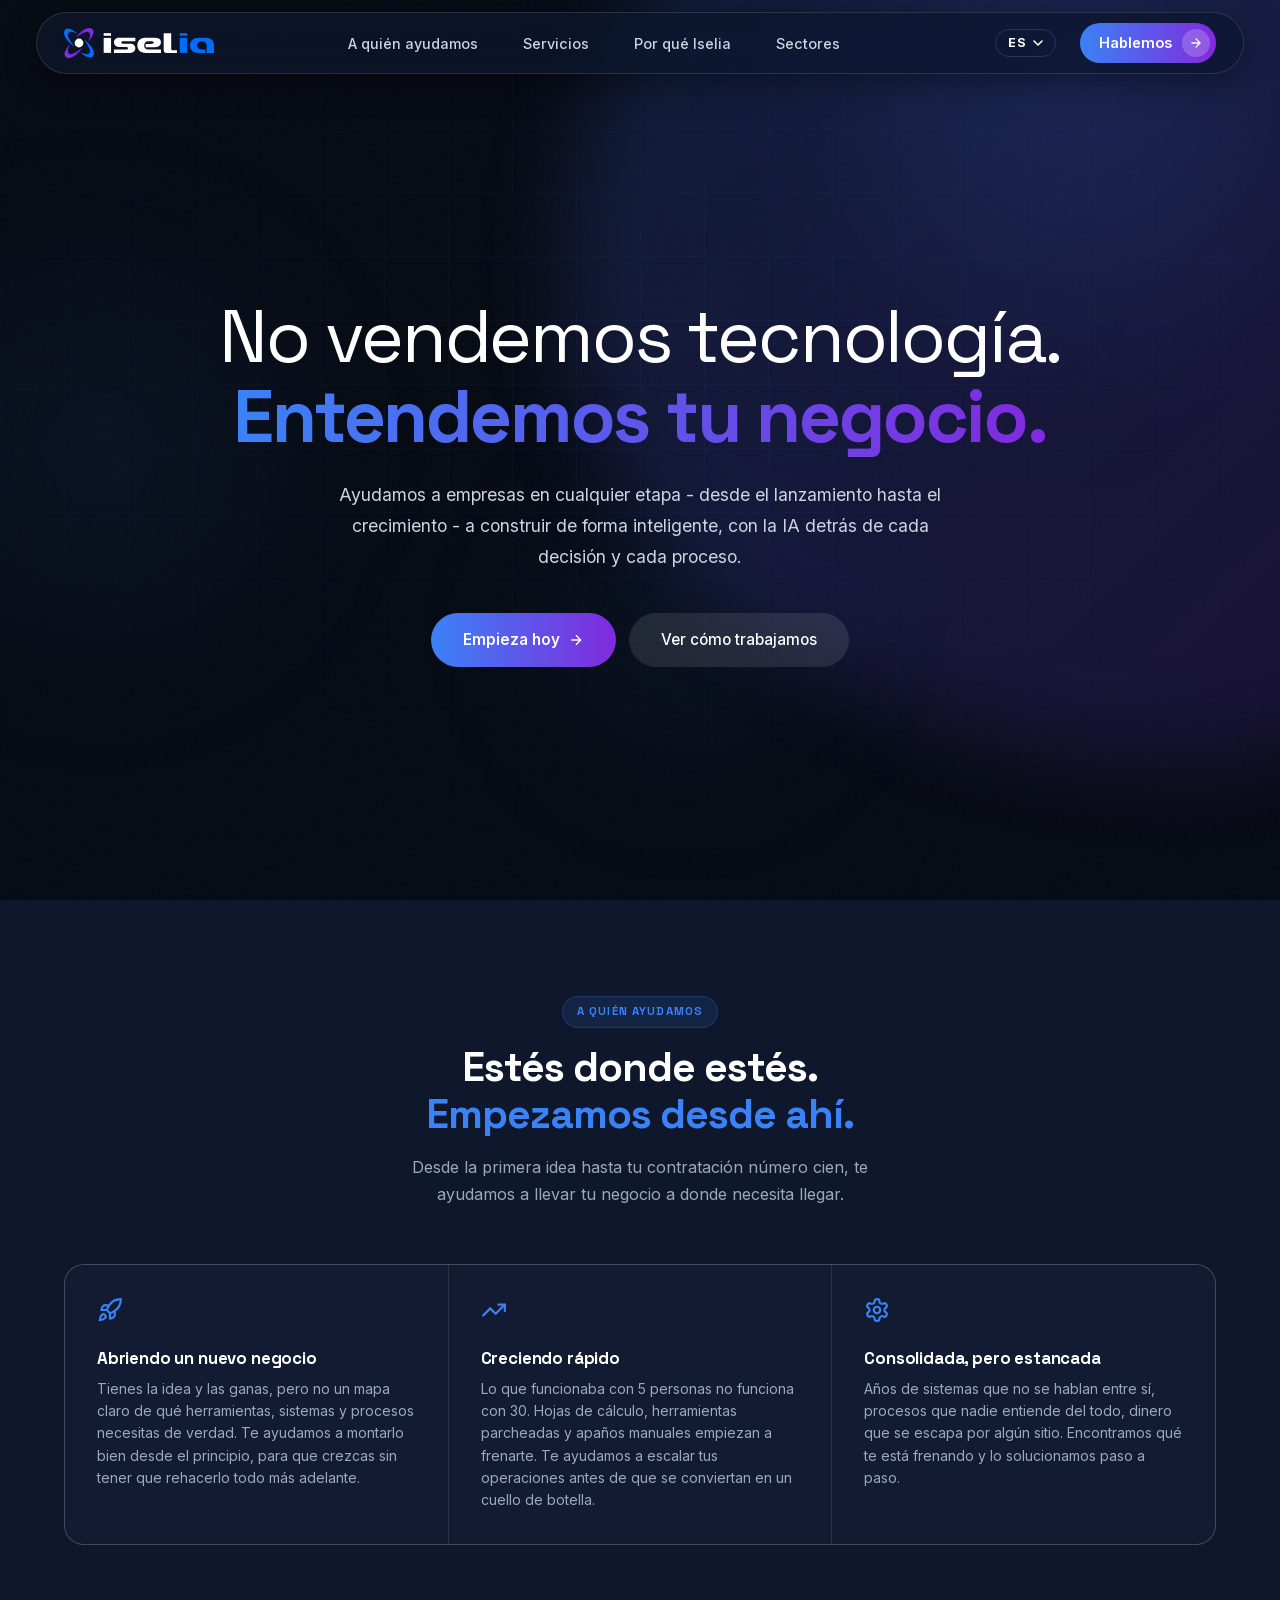
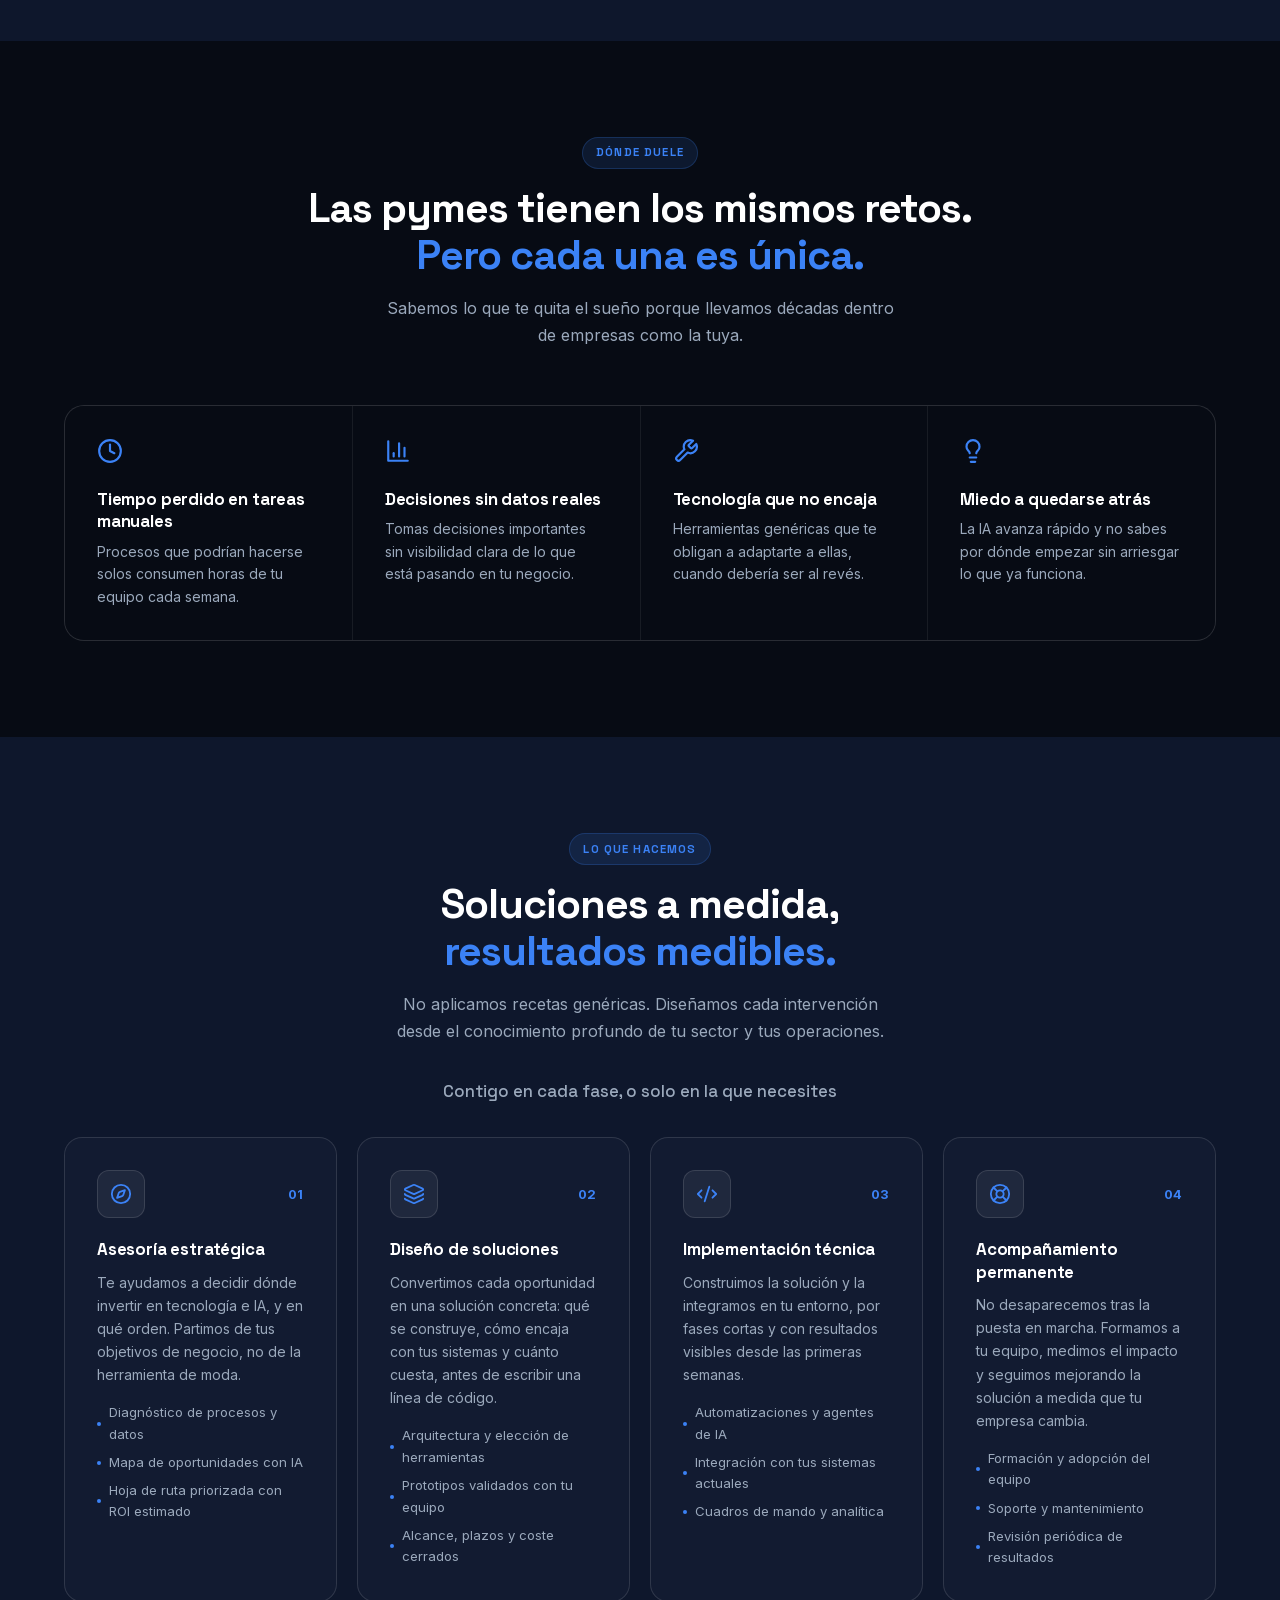
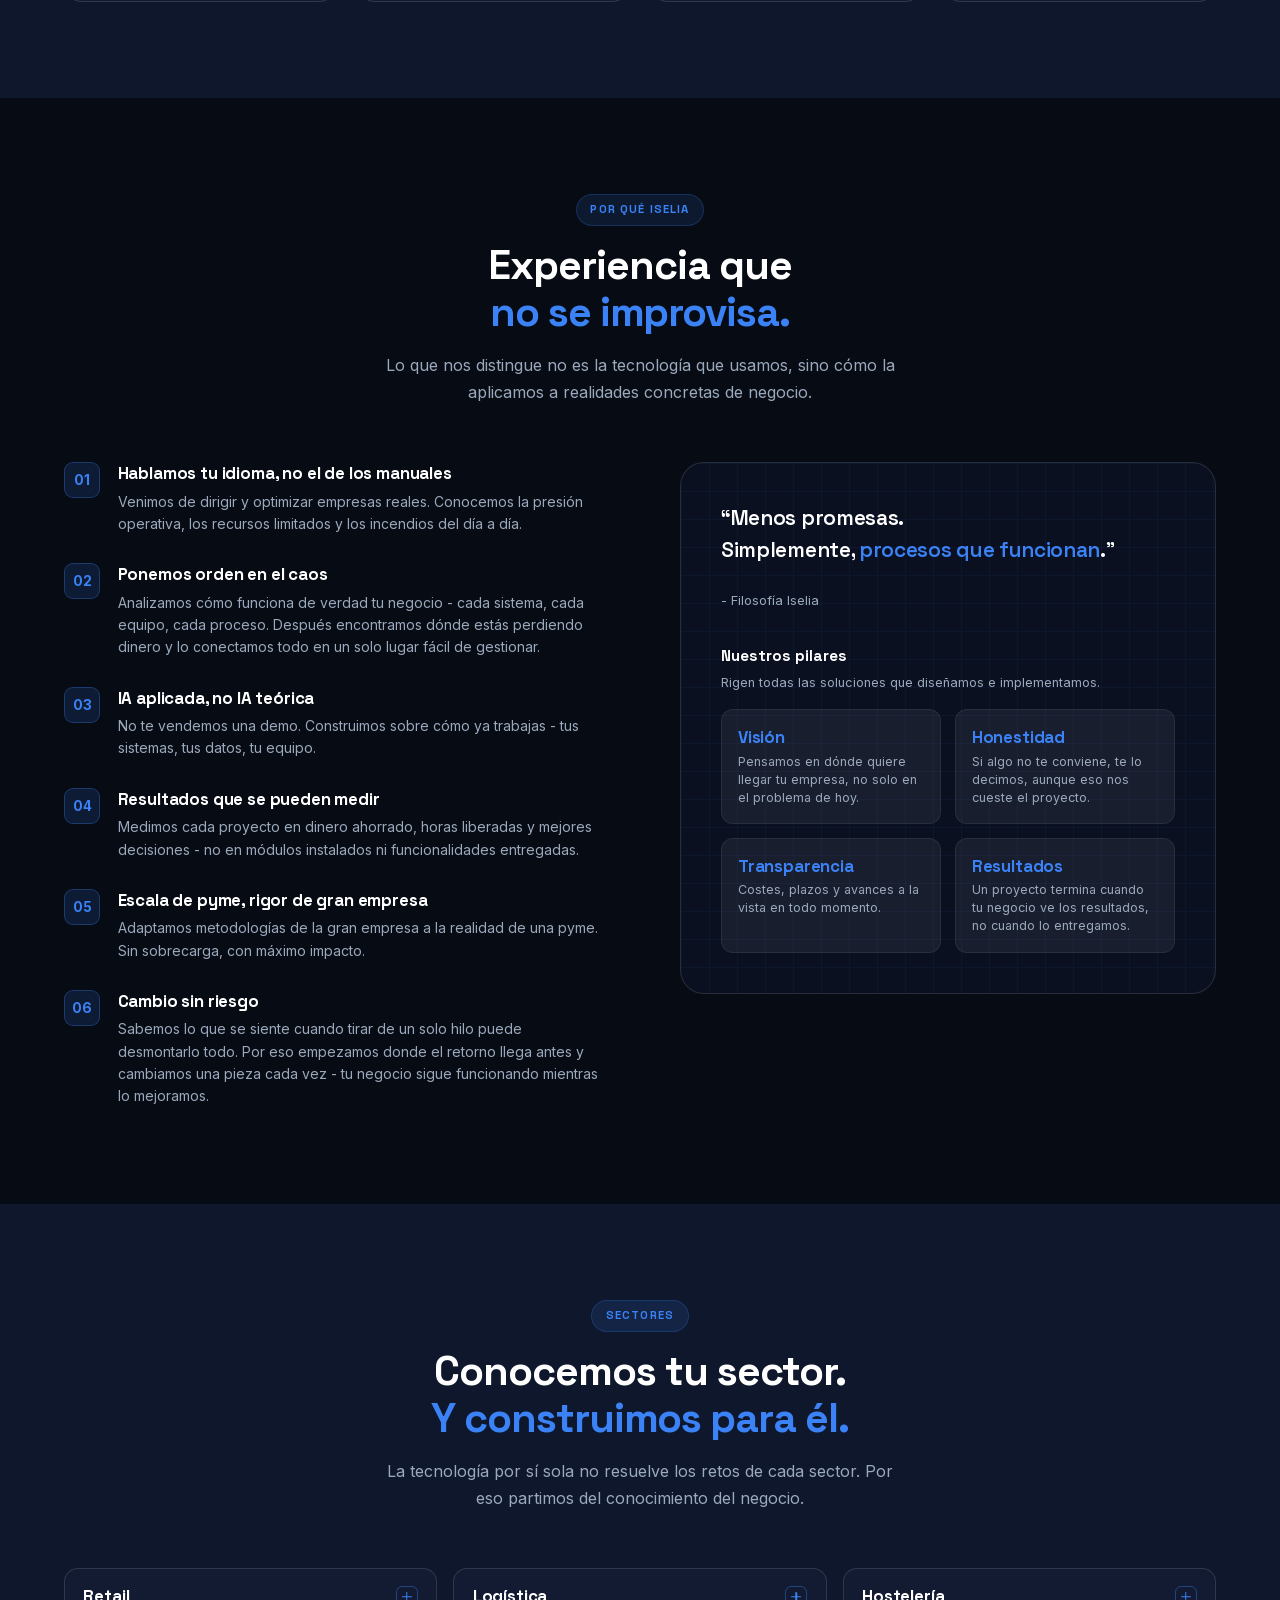
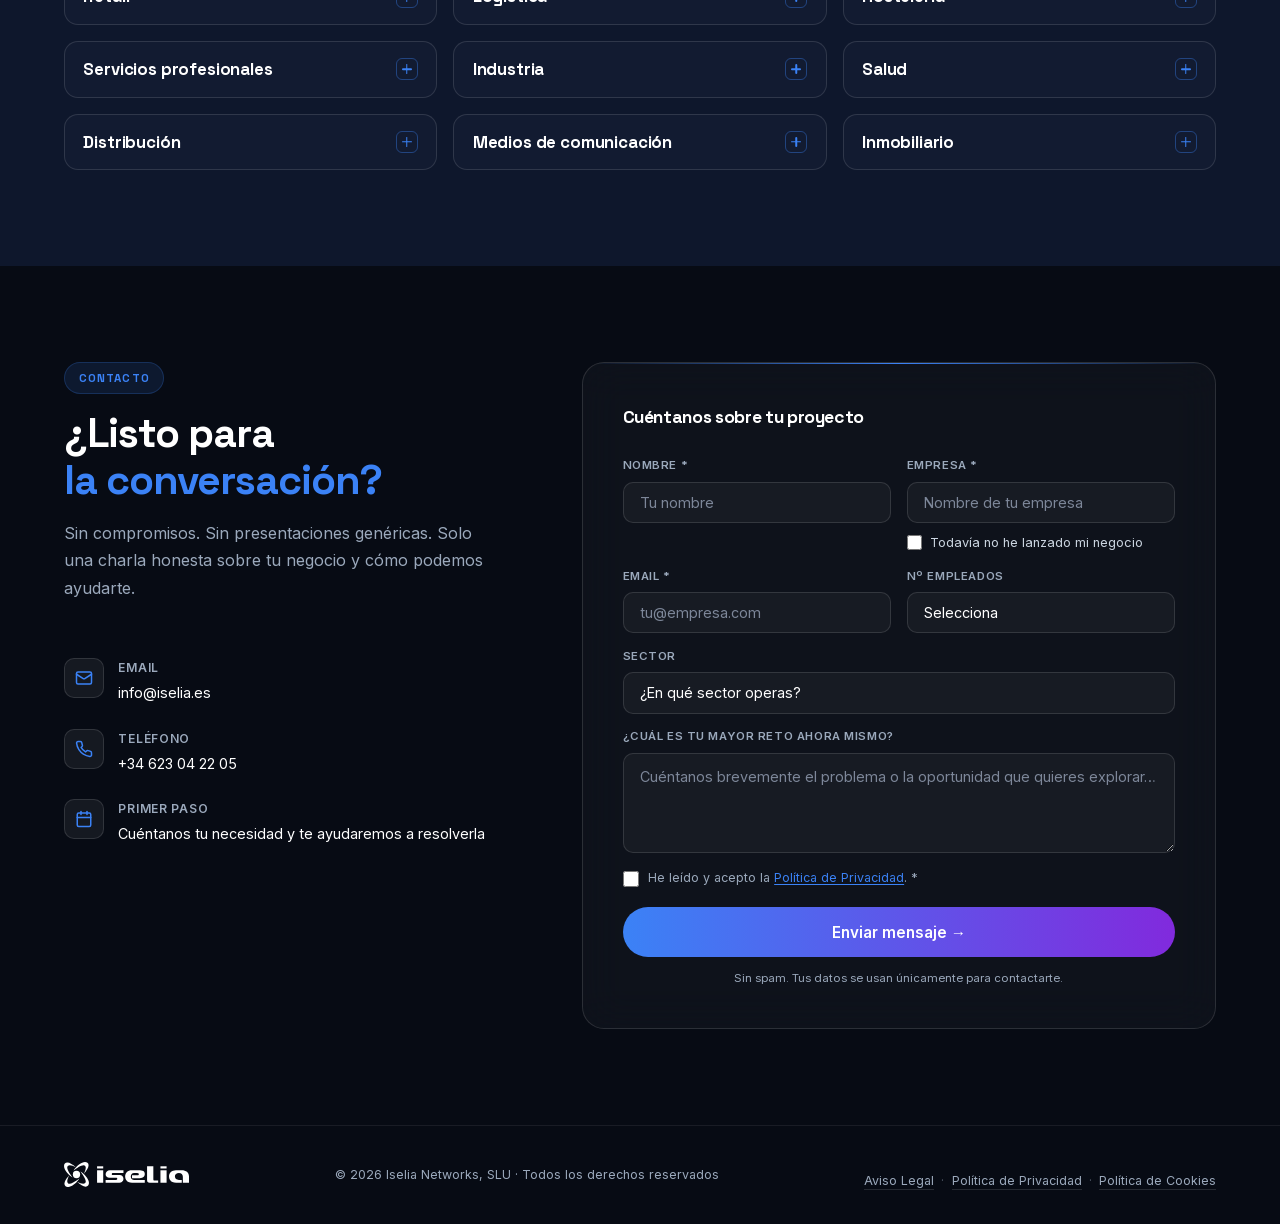
==== commit d7f26c43: "Centre the why header and tweak the menu highlight and hero copy - "Dónde duele" now keeps "A quién " ====
--- a/index.html
+++ b/index.html
@@ -178,7 +178,7 @@
     </h1>
     <p class="hero-desc" data-i18n="hero-desc">
       Ayudamos a empresas en cualquier etapa - desde el lanzamiento hasta el
-      crecimiento - a crecer de forma inteligente, con la IA detrás de cada
+      crecimiento - a construir de forma inteligente, con la IA detrás de cada
       decisión y cada proceso.
     </p>
     <div class="hero-actions">
@@ -217,7 +217,7 @@
 </section>
 
 <!-- PROBLEM -->
-<section class="problem" id="retos">
+<section class="problem" id="retos" data-nav="ayudamos">
   <div class="section-eyebrow" data-i18n="prob-eyebrow">Dónde duele</div>
   <h2 class="section-title" data-i18n="prob-title">Las pymes tienen los mismos retos.<br /><span class="hl">Pero cada una es única.</span></h2>
   <p class="section-sub" data-i18n="prob-sub">Sabemos lo que te quita el sueño porque llevamos décadas dentro de empresas como la tuya.</p>
--- a/styles.css
+++ b/styles.css
@@ -483,15 +483,18 @@
    y otra. Las tarjetas de dentro suben tambien un punto para no fundirse. */
 .section-alt { background: var(--bg-alt); }
 
-/* Cabeceras centradas en las secciones de una columna (.why va a la izquierda). */
-.who, .problem, .services, .sectors-sec { text-align: center; }
+/* Cabeceras centradas (pildora, titulo y subtitulo). En .why solo la
+   cabecera: los puntos y el panel de debajo siguen alineados a la izquierda. */
+.who, .problem, .services, .why, .sectors-sec { text-align: center; }
 .who .problem-card,
 .problem .problem-card,
 .services .service-card,
+.why .why-layout,
 .sectors-sec .acc-item { text-align: left; }
 .who > .section-sub,
 .problem > .section-sub,
 .services > .section-sub,
+.why > .section-sub,
 .sectors-sec > .section-sub { margin-left: auto; margin-right: auto; }
 
 /* Titulos de tarjeta: mismo nivel, misma fuente, tamano y peso en todas las
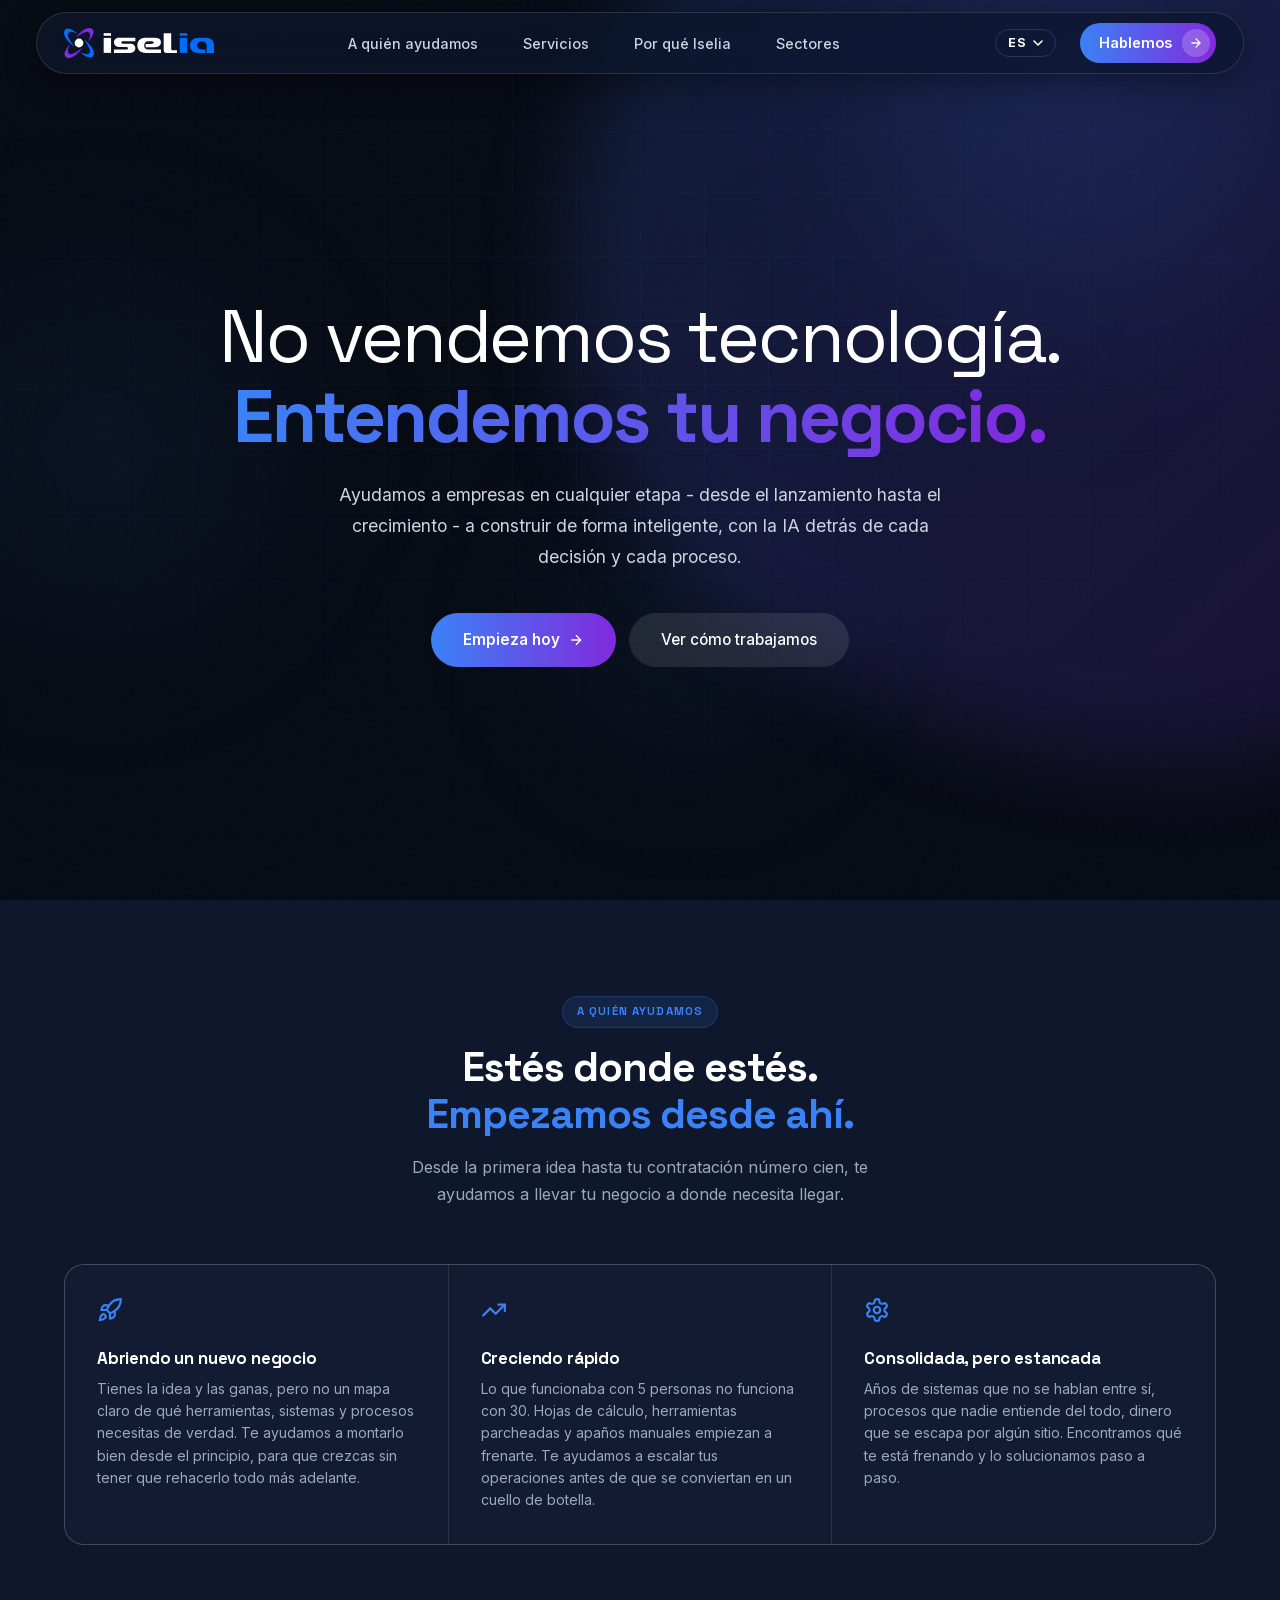
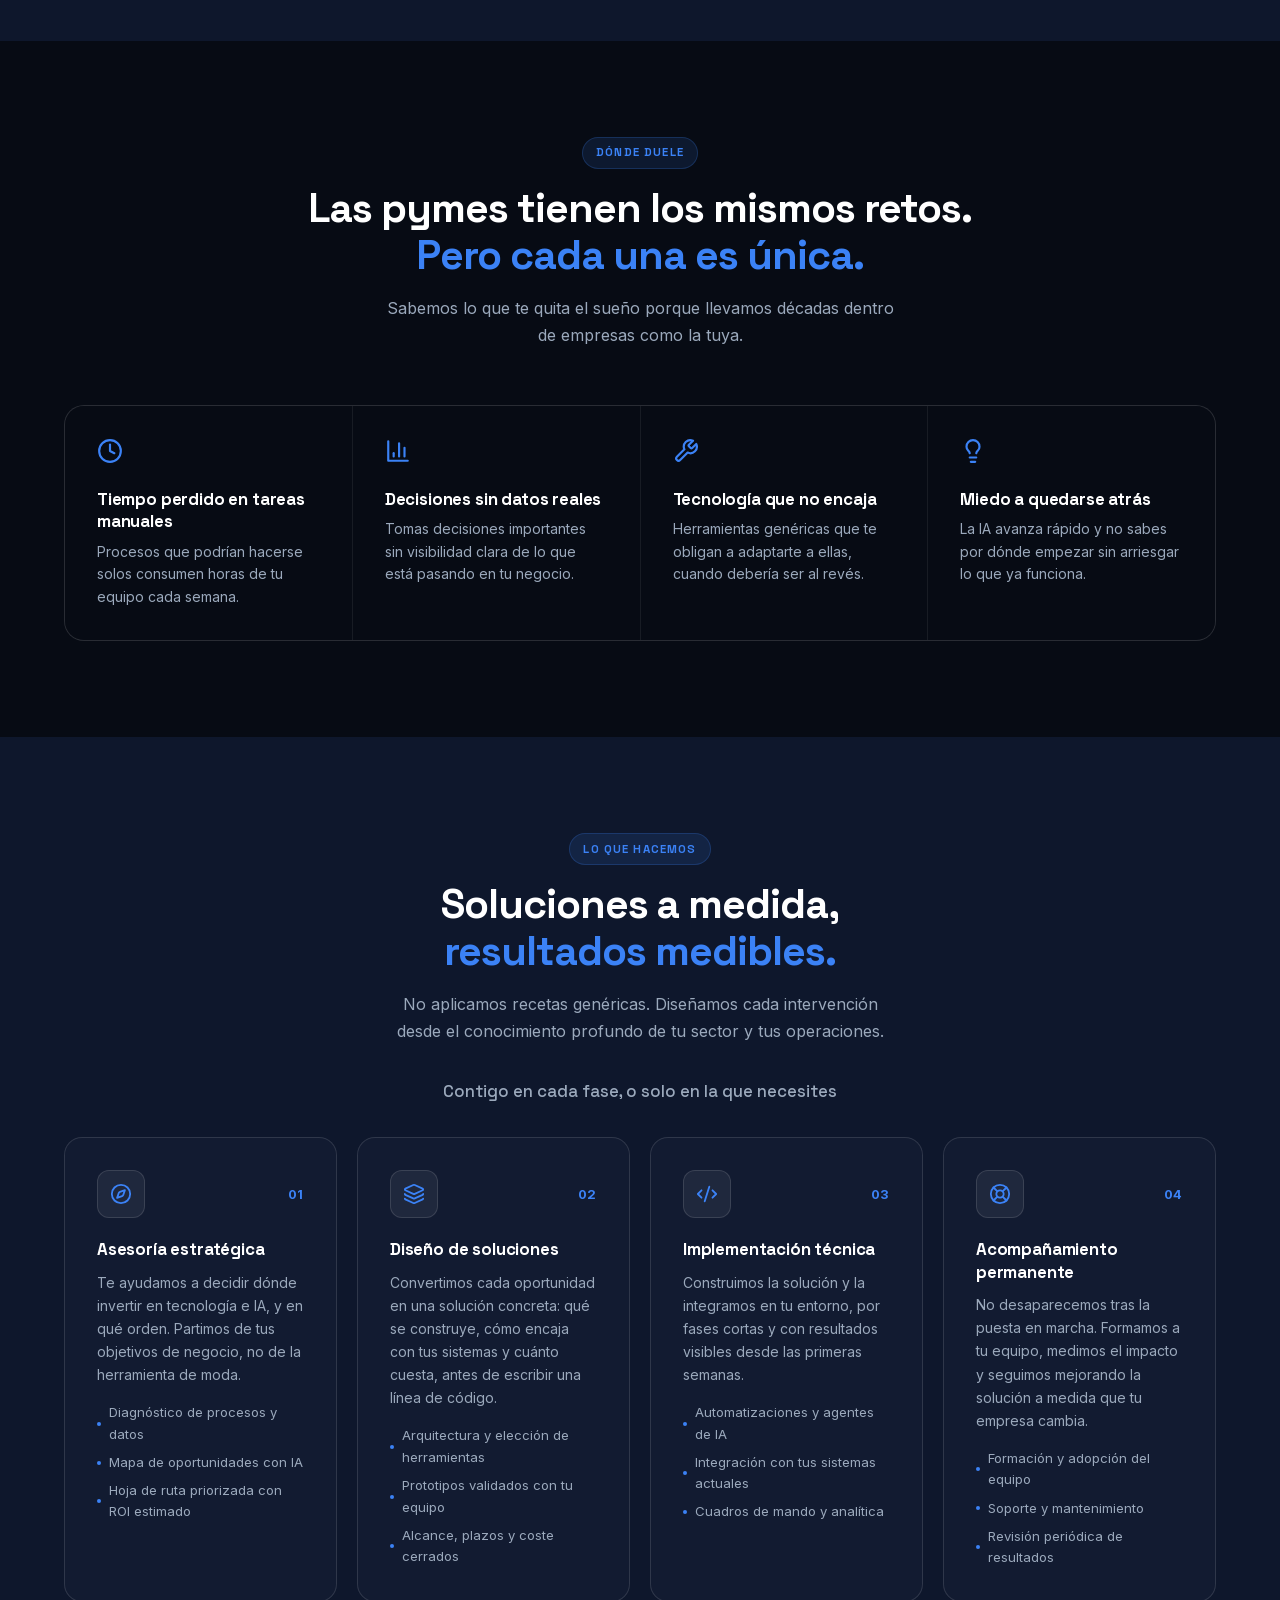
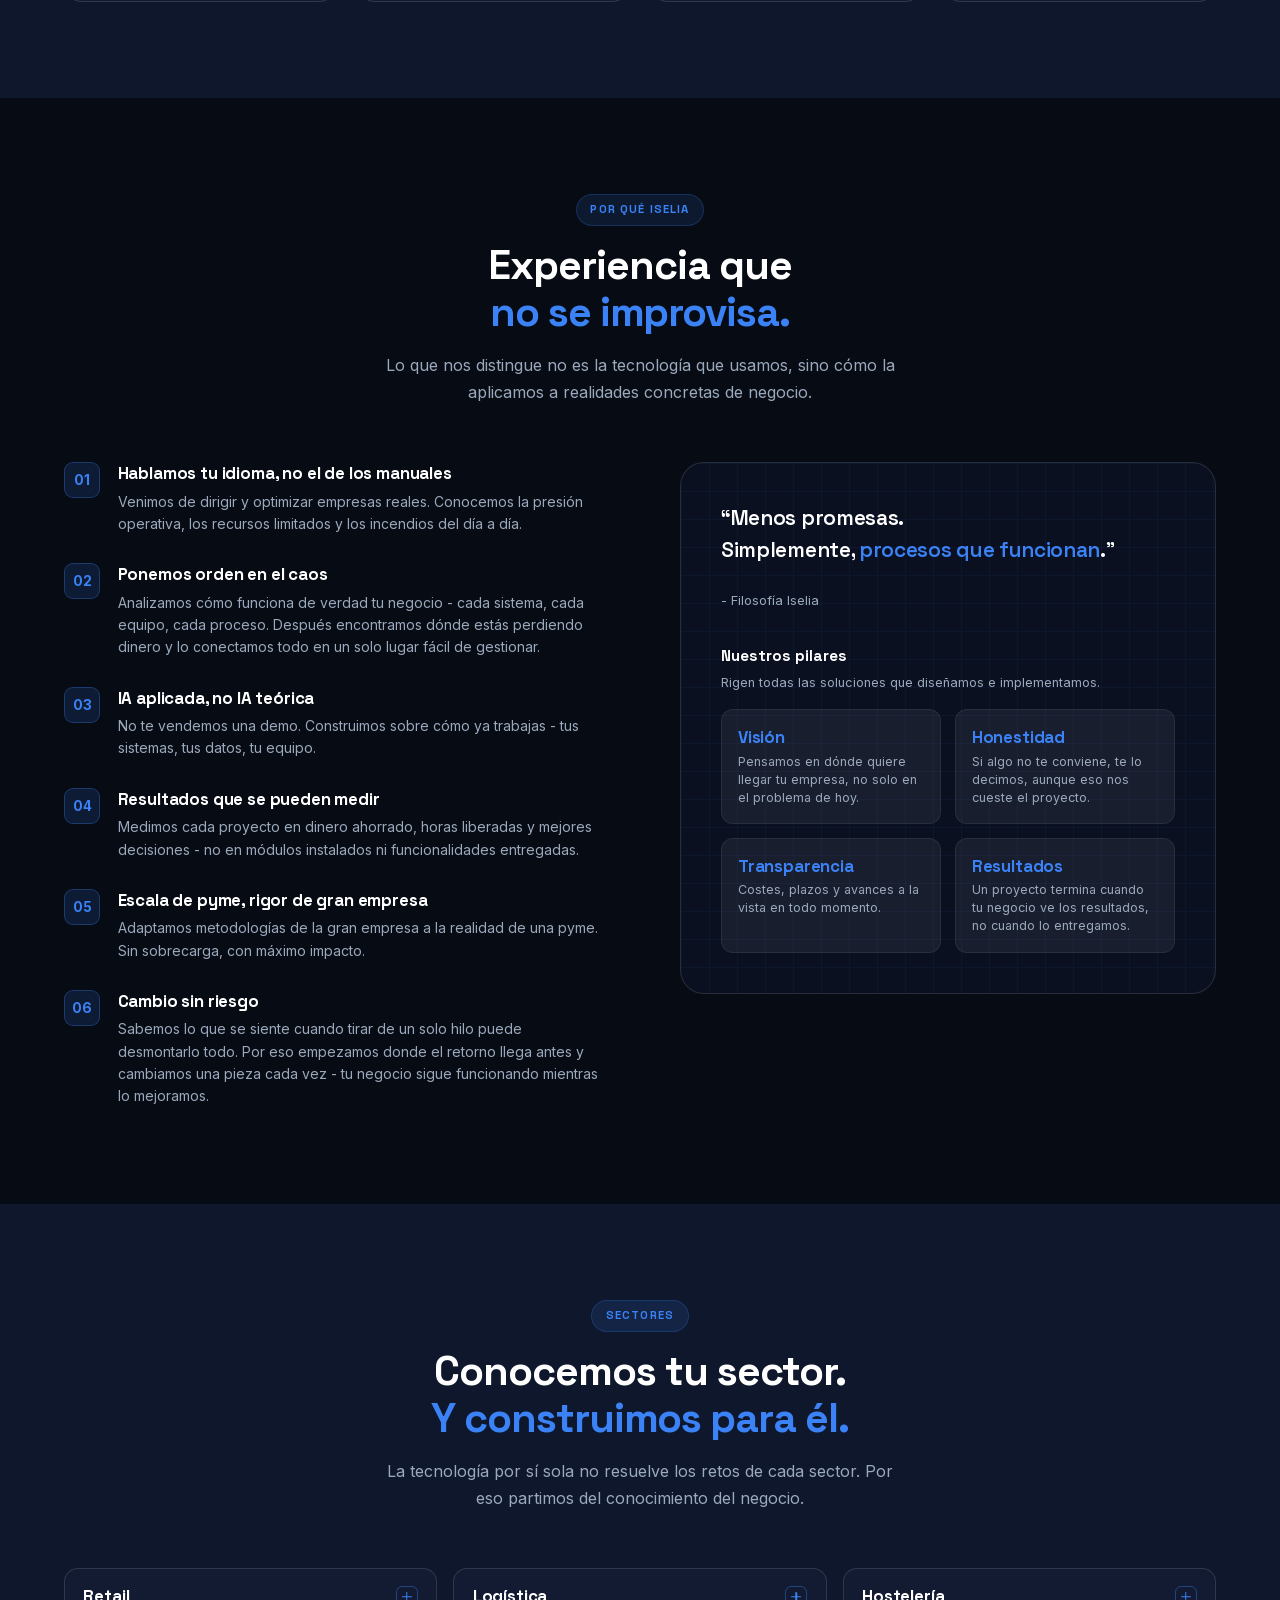
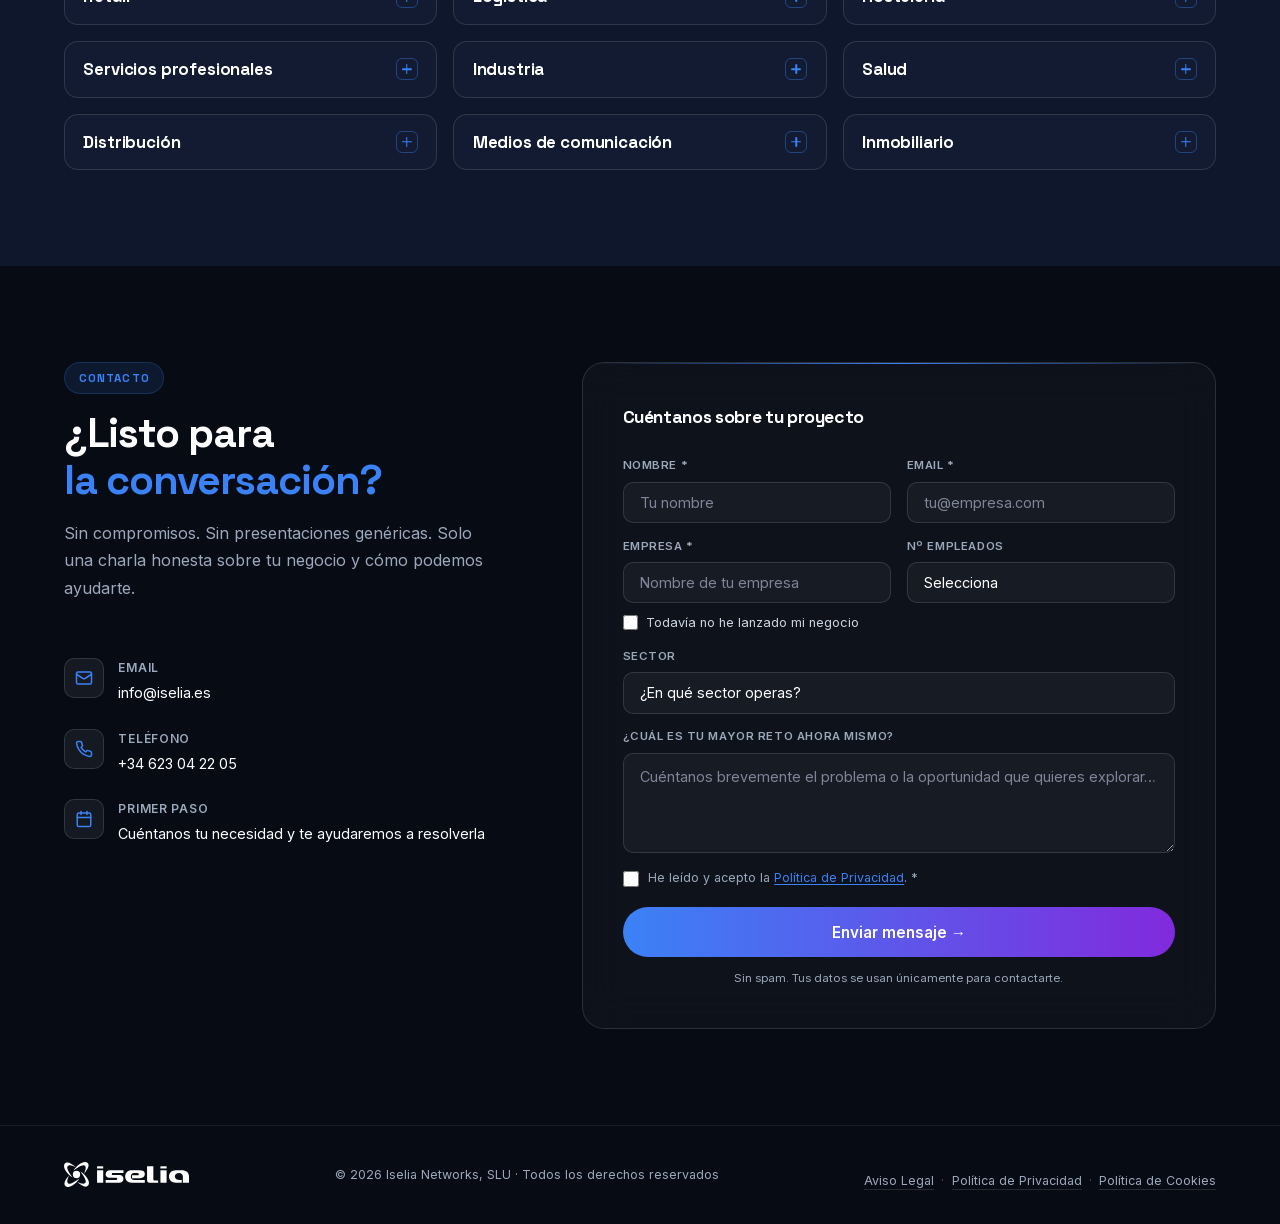
==== commit 81f52d4a: "Move email to second place in the contact form, localise its placeholder and send NO_COMPANY for unl" ====
--- a/index.html
+++ b/index.html
@@ -473,6 +473,12 @@
             <input type="text" id="nombre" name="nombre" data-i18n-ph="form-name-ph" placeholder="Tu nombre" required />
           </div>
           <div class="form-group">
+            <label for="email" data-i18n="form-email-lbl">Email *</label>
+            <input type="email" id="email" name="email" data-i18n-ph="form-email-ph" placeholder="tu@empresa.com" required />
+          </div>
+        </div>
+        <div class="form-row">
+          <div class="form-group">
             <label for="empresa"><span id="empresaReq" data-i18n="form-company-lbl">Empresa *</span><span id="empresaOpt" data-i18n="form-company-lbl-opt" hidden>Empresa (opcional)</span></label>
             <input type="text" id="empresa" name="empresa" data-i18n-ph="form-company-ph" placeholder="Nombre de tu empresa" required />
             <div class="form-check">
@@ -480,12 +486,6 @@
               <label for="sinLanzar" data-i18n="form-nolaunch">Todavía no he lanzado mi negocio</label>
             </div>
             <p class="form-hint" id="sinLanzarHint" data-i18n="form-nolaunch-hint" hidden>Genial - cuéntanos tu idea abajo y nosotros nos encargamos del resto.</p>
-          </div>
-        </div>
-        <div class="form-row">
-          <div class="form-group">
-            <label for="email" data-i18n="form-email-lbl">Email *</label>
-            <input type="email" id="email" name="email" placeholder="tu@empresa.com" required />
           </div>
           <div class="form-group" id="empleadosGroup">
             <label for="empleados" data-i18n="form-emp-lbl">Nº empleados</label>
